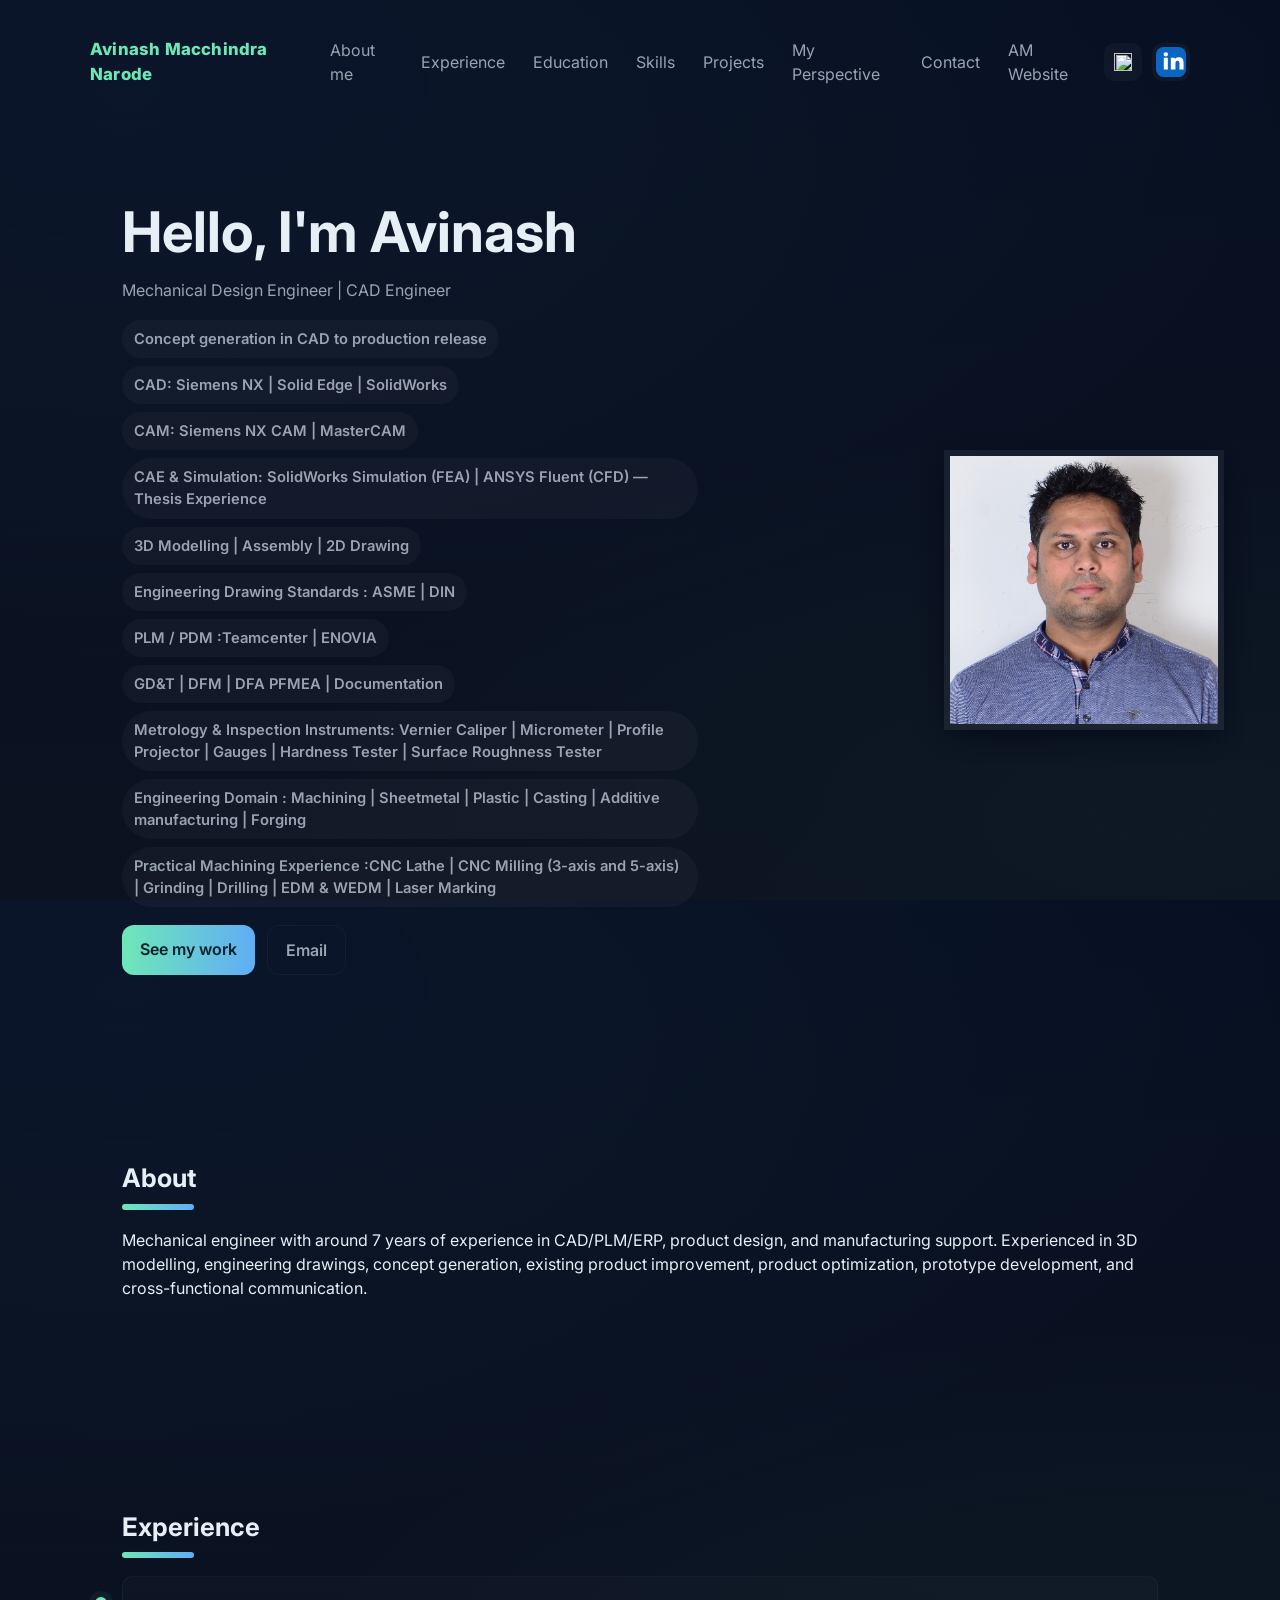
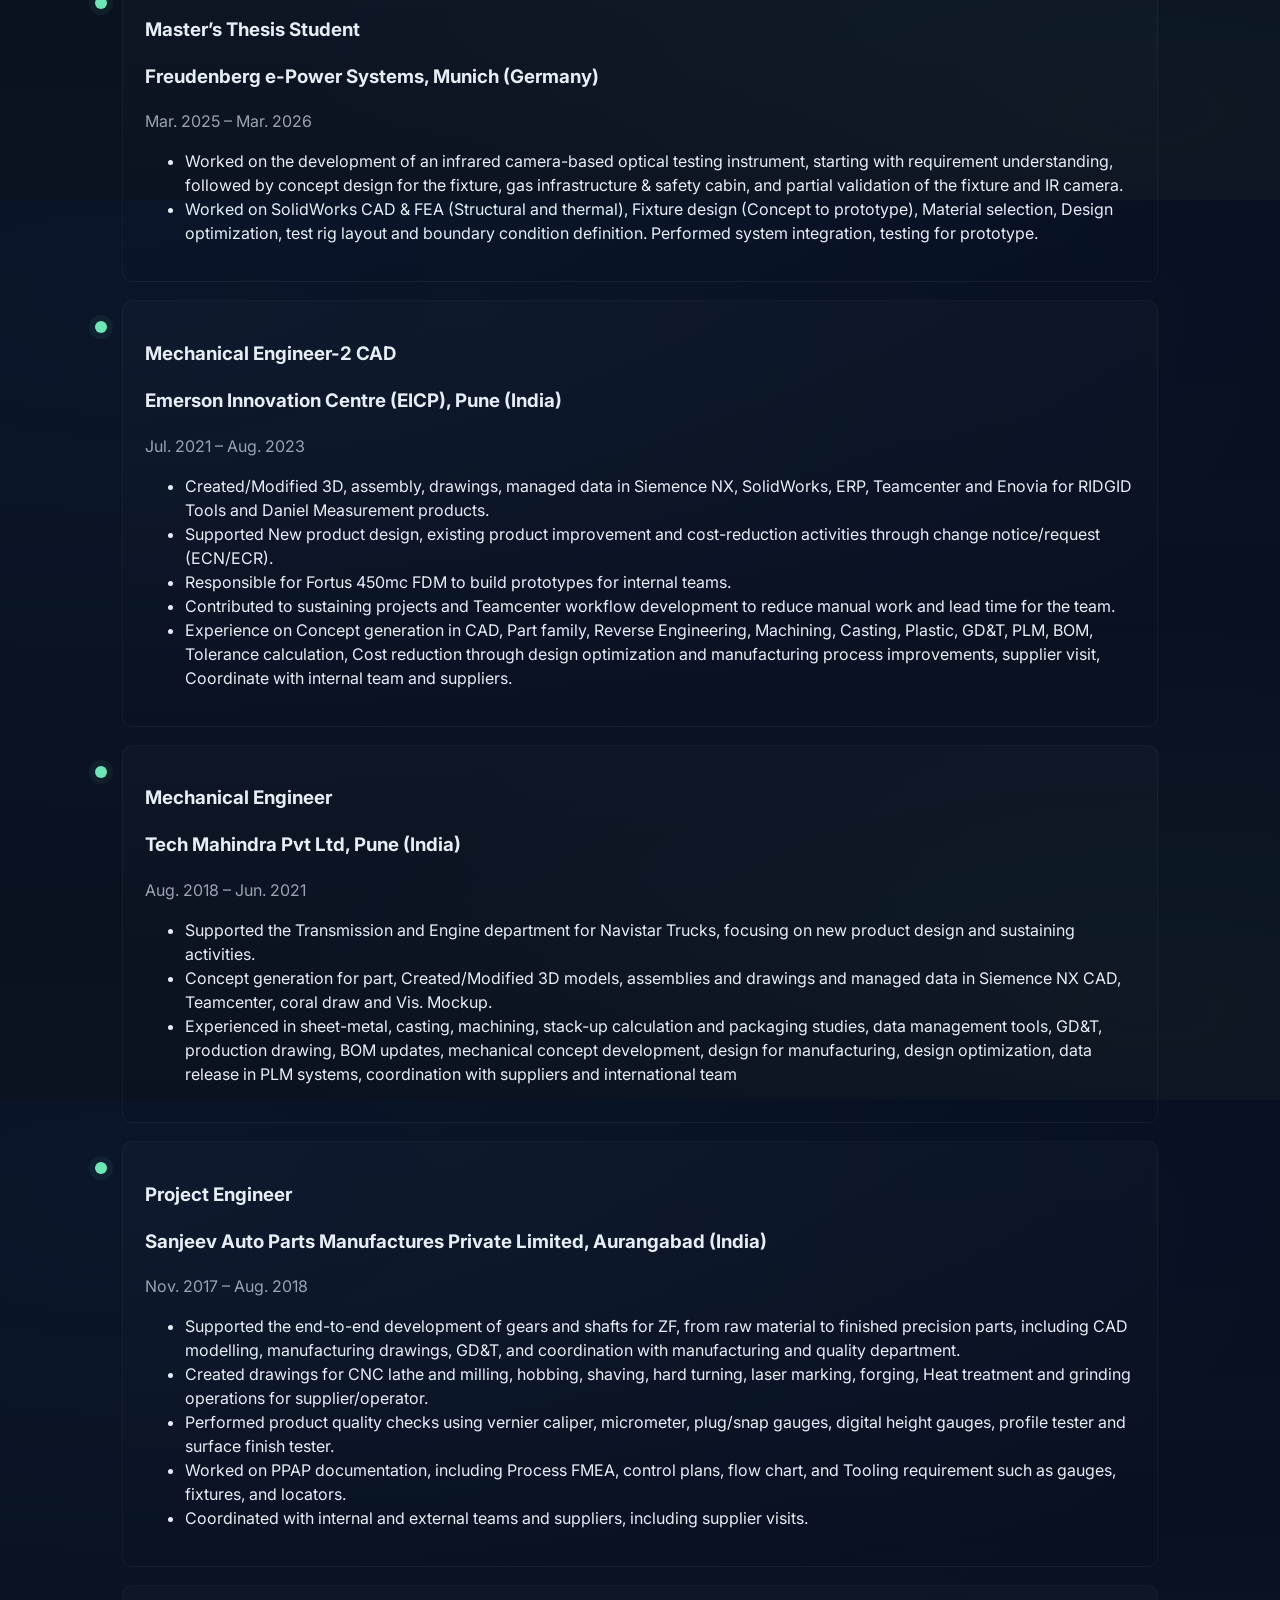
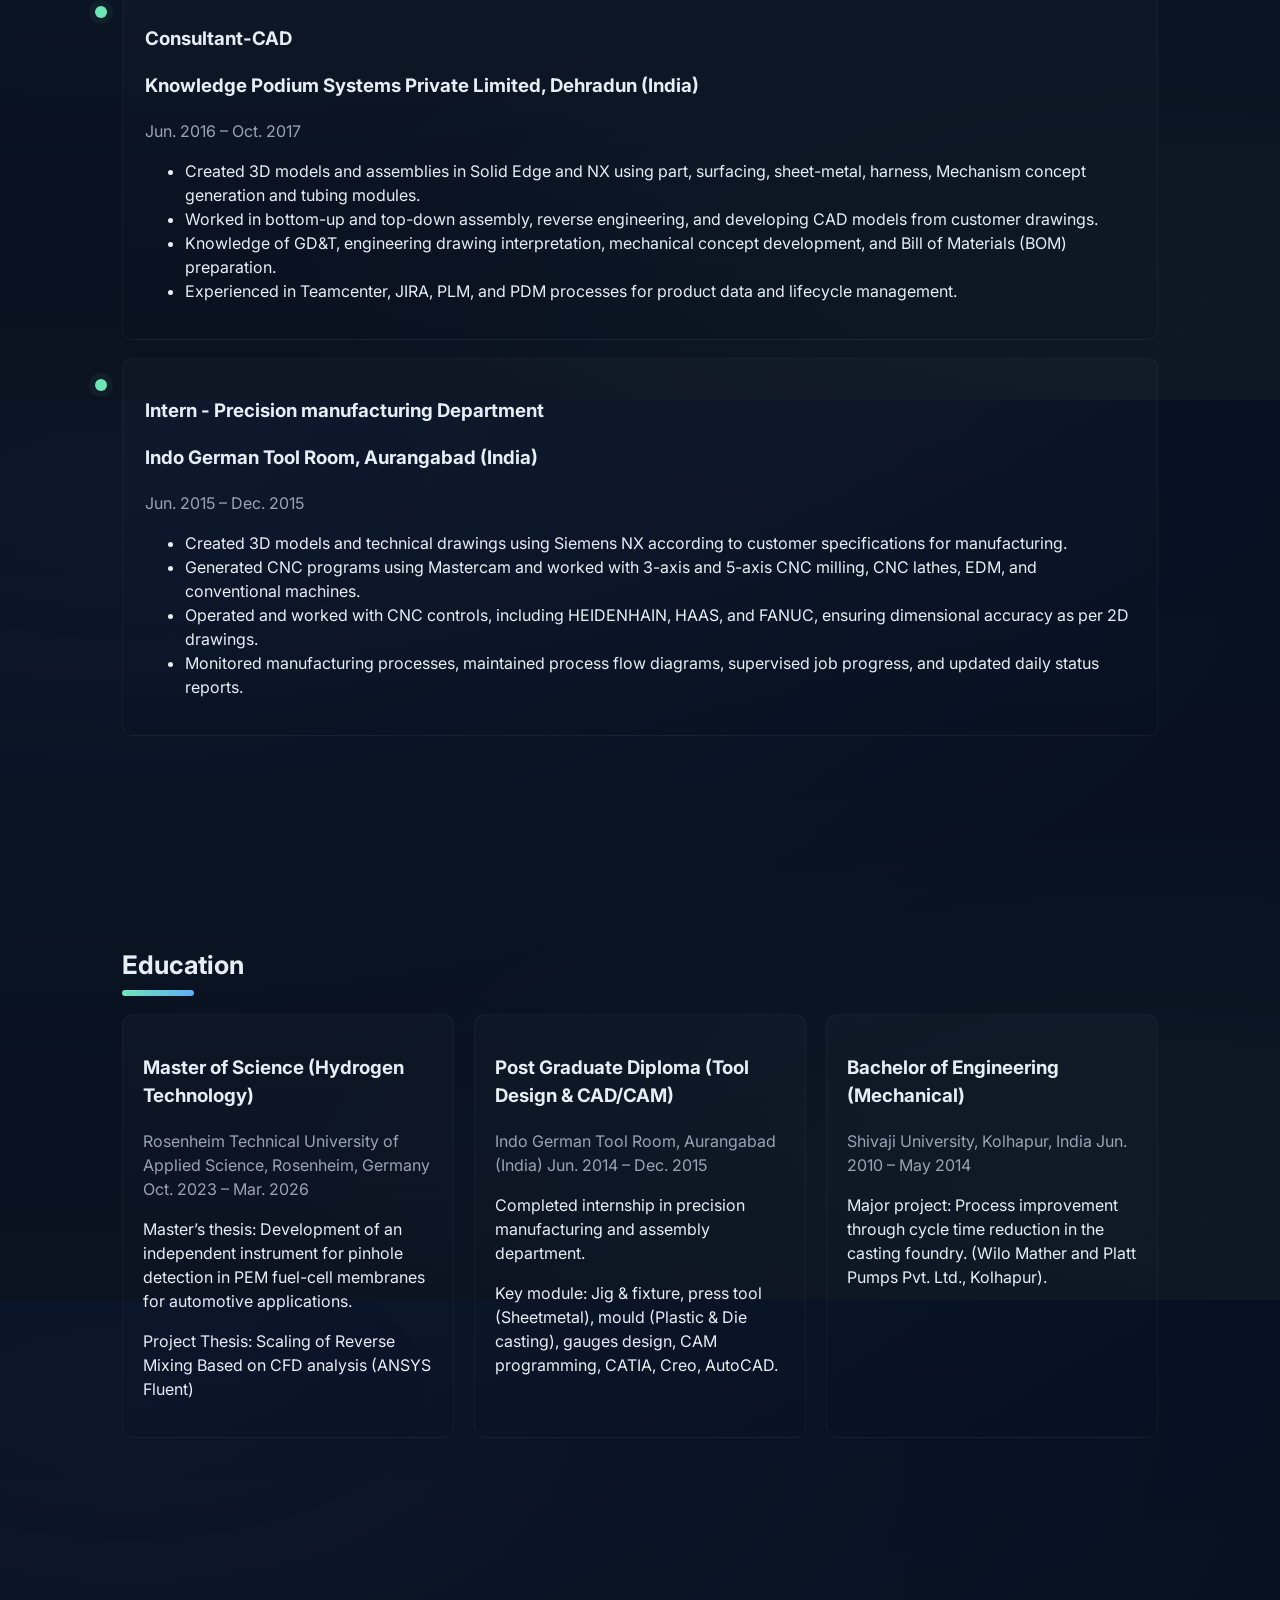
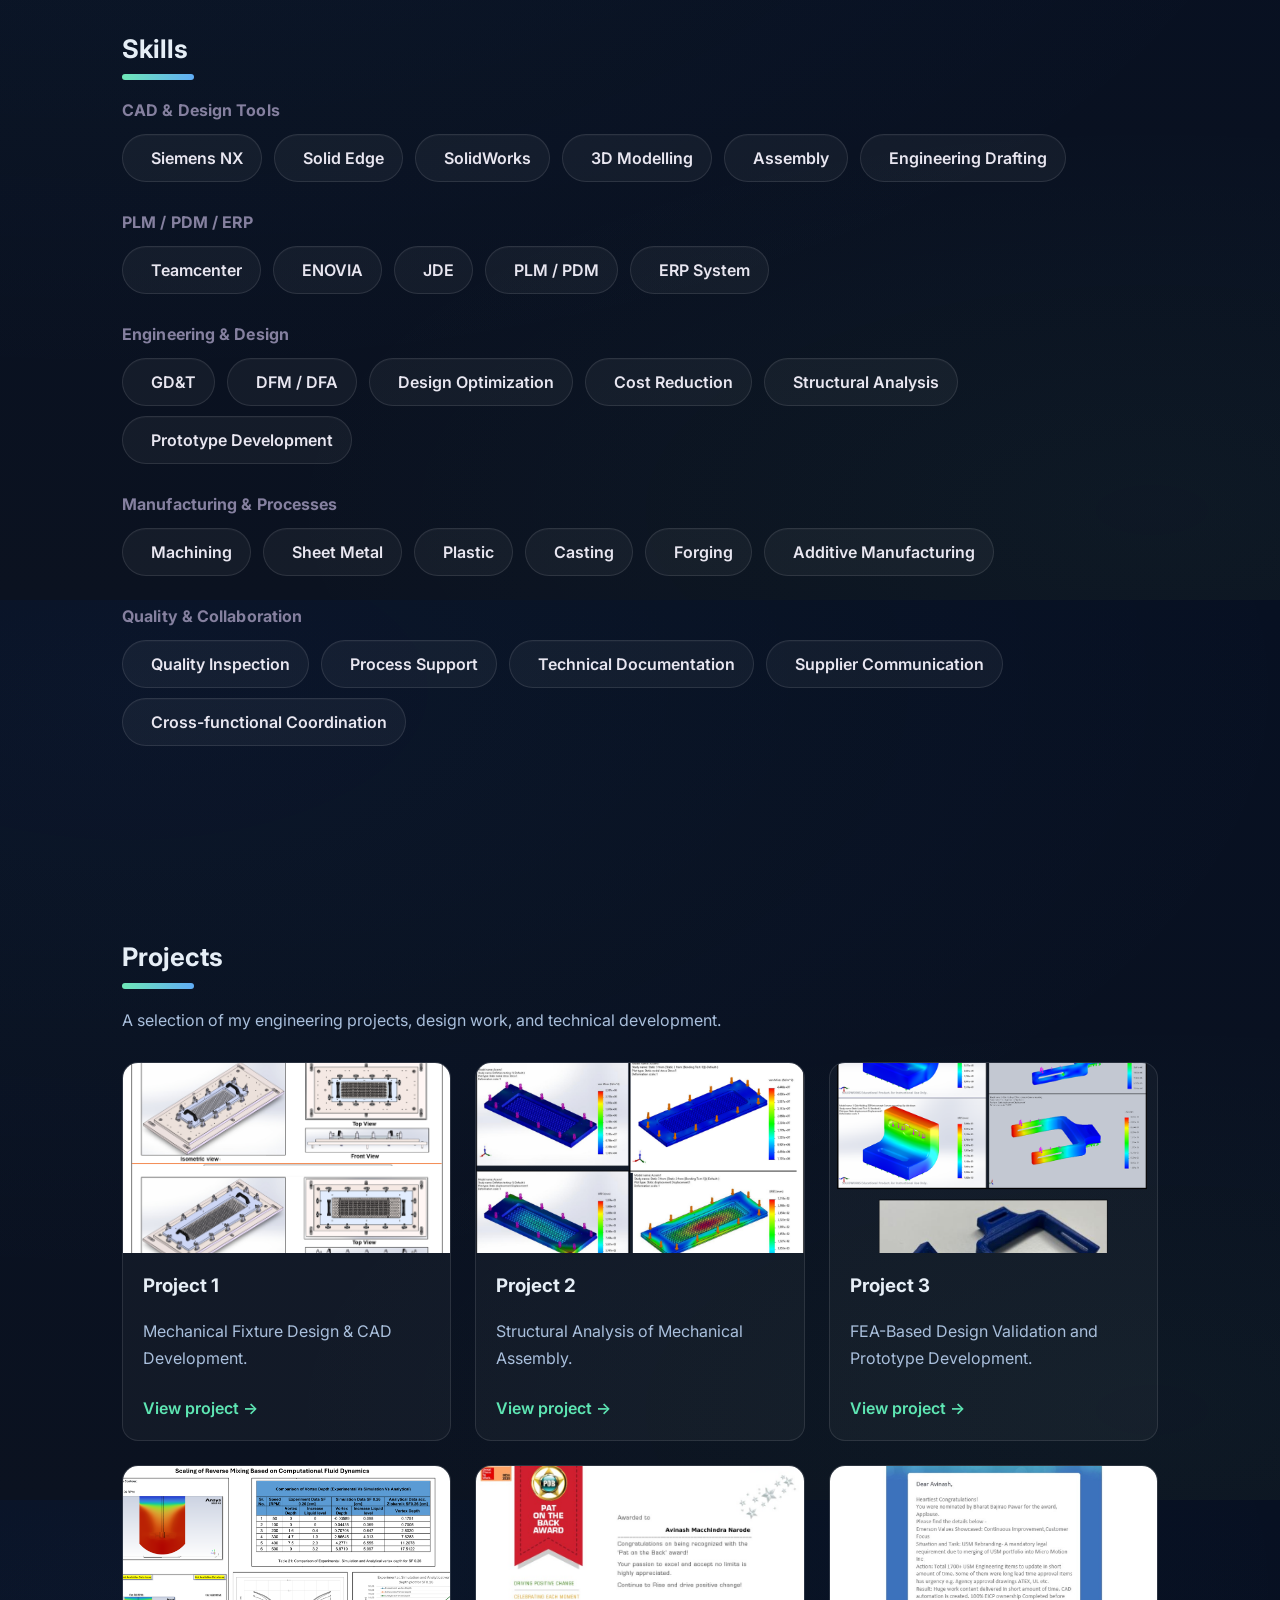
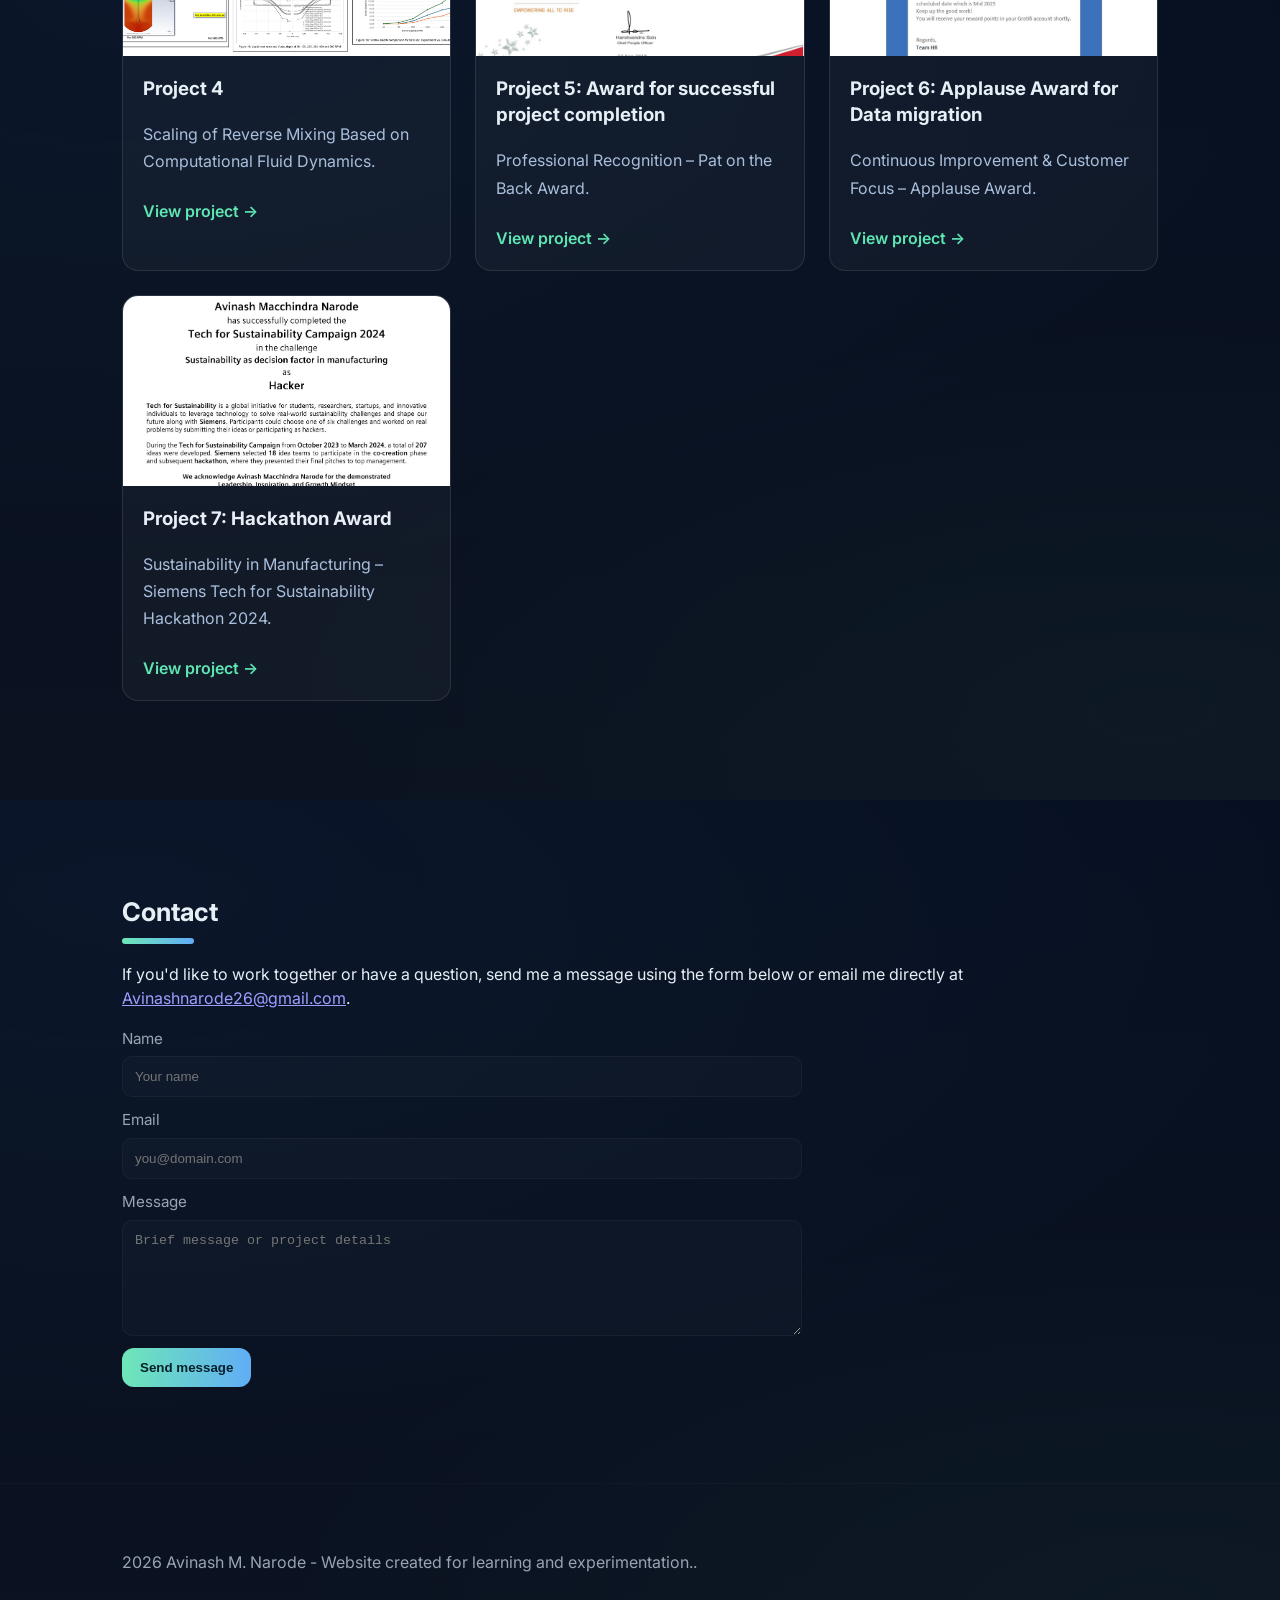
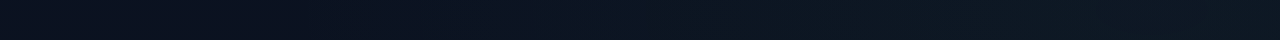
==== index.html @ 4125c667 "About me" ====
<!doctype html>
<html lang="en">
  <head>
    <meta charset="utf-8" />
    <meta name="viewport" content="width=device-width,initial-scale=1" />
    <title>Avinash M. Narode_Portfolio</title>
    <link rel="icon" type="image/png" href="AN_logo.png">
    <meta name="description" content="Avinash Narode — Mechanical Design Engineer specializing in CAD, PLM, manufacturing and product development." />
    <link rel="preconnect" href="https://fonts.googleapis.com">
    <link rel="preconnect" href="https://fonts.gstatic.com" crossorigin>
    <link href="https://fonts.googleapis.com/css2?family=Inter:wght@300;400;600;800&display=swap" rel="stylesheet">
    <link rel="stylesheet" href="styles.css">
  
<style>
/* Skills section — pill layout inspired by the provided reference */
#skills .skills-showcase {
  display: flex;
  flex-direction: column;
  gap: 28px;
  max-width: 100%;
}

#skills .skill-category {
  display: flex;
  flex-direction: column;
  gap: 12px;
}

#skills .skill-category-title {
  margin: 0;
  color: #85809f;
  font-size: 16px;
  font-weight: 700;
  letter-spacing: 0.1px;
}

#skills .skill-pills {
  display: flex;
  flex-wrap: wrap;
  gap: 10px 12px;
}

#skills .skill-pill {
  display: inline-flex;
  align-items: center;
  gap: 10px;
  min-height: 48px;
  padding: 0 18px;
  border: 1px solid rgba(255,255,255,0.10);
  border-radius: 999px;
  background: rgba(255,255,255,0.045);
  color: #e8e6f0;
  font-size: 16px;
  font-weight: 600;
  line-height: 1;
  box-shadow: inset 0 1px 0 rgba(255,255,255,0.025);
  transition: transform .2s ease, background .2s ease, border-color .2s ease;
}

#skills .skill-pill:hover {
  transform: translateY(-2px);
  background: rgba(255,255,255,0.075);
  border-color: rgba(255,255,255,0.18);
}

#skills .skill-pill img,
#skills .skill-pill svg {
  width: 20px;
  height: 20px;
  object-fit: contain;
  flex: 0 0 20px;
}

@media (max-width: 600px) {
  #skills .skill-pill {
    min-height: 44px;
    padding: 0 14px;
    font-size: 14px;
  }

  #skills .skill-pill img,
  #skills .skill-pill svg {
    width: 18px;
    height: 18px;
    flex-basis: 18px;
  }
}
</style>

  
<style>
/* Clean technology orbit around the profile photo */
.hero-card {
  position: relative;
  overflow: visible !important;
}

.hero-image-wrap {
  position: relative;
  z-index: 2;
  overflow: visible !important;
}

.hero-tech-orbit {
  position: absolute;
  inset: 0;
  pointer-events: none;
  z-index: 6;
}

.hero-tech {
  position: absolute;
  display: inline-flex;
  align-items: center;
  gap: 8px;
  height: 42px;
  padding: 0 14px;
  border: 1px solid rgba(255,255,255,.12);
  border-radius: 999px;
  background: rgba(13,14,25,.88);
  color: #e9e7f2;
  box-shadow: 0 8px 24px rgba(0,0,0,.30), inset 0 1px 0 rgba(255,255,255,.06);
  backdrop-filter: blur(14px);
  -webkit-backdrop-filter: blur(14px);
  font-size: 13px;
  font-weight: 700;
  line-height: 1;
  white-space: nowrap;
  animation: techFloat 5s ease-in-out infinite;
}

.hero-tech img,
.hero-tech-icon {
  width: 19px;
  height: 19px;
  object-fit: contain;
  flex: 0 0 19px;
}

.hero-tech-icon.oracle {
  display: grid;
  place-items: center;
  border-radius: 50%;
  background: #f80000;
  color: #fff;
  font-size: 10px;
  font-weight: 800;
}

/* Positions are intentionally spaced so badges never touch or overlap. */
.hero-tech:nth-child(1) { top: 2%; left: -8%; animation-delay: -.2s; }
.hero-tech:nth-child(2) { top: 25%; left: -14%; animation-delay: -1.1s; }
.hero-tech:nth-child(3) { top: 10%; right: -12%; animation-delay: -2s; }
.hero-tech:nth-child(4) { bottom: 15%; left: -13%; animation-delay: -2.9s; }
.hero-tech:nth-child(5) { bottom: 3%; right: -7%; animation-delay: -3.8s; }
.hero-tech:nth-child(6) { bottom: 32%; right: -14%; animation-delay: -4.7s; }

@keyframes techFloat {
  0%, 100% { transform: translateY(0); }
  50% { transform: translateY(-5px); }
}

@media (max-width: 900px) {
  .hero-tech { height: 38px; padding: 0 11px; font-size: 12px; gap: 6px; }
  .hero-tech img,
  .hero-tech-icon { width: 17px; height: 17px; flex-basis: 17px; }
}

@media (max-width: 700px) {
  .hero-tech-orbit { inset: 0; }
  .hero-tech { height: 34px; padding: 0 9px; font-size: 10px; }
  .hero-tech:nth-child(1) { top: 0; left: 0; }
  .hero-tech:nth-child(2) { top: 24%; left: -3%; }
  .hero-tech:nth-child(3) { top: 0; right: 0; }
  .hero-tech:nth-child(4) { bottom: 17%; left: -2%; }
  .hero-tech:nth-child(5) { bottom: 0; right: 0; }
  .hero-tech:nth-child(6) { bottom: 31%; right: -2%; }
}
</style>

  </head>
  <body class="site-bg">
    <header class="site-header">
      <div class="container header-inner">
        <a class="brand" href="#">Avinash Macchindra Narode</a>
        <nav class="nav" id="nav">
          <a href="#about">About me</a>
          <a href="#experience">Experience</a>
          <a href="#education">Education</a>
          <a href="#skills">Skills</a>
          <a href="#projects">Projects</a>
          <a href="perspective.html">My Perspective</a>
          <a href="#contact">Contact</a>
          <a href="#Prototype.html">AM Website</a>
        </nav>
        <div class="socials">
          <a href="https://avinashnarode26-alt.github.io/Portfolio/" aria-label="GitHub" title="GitHub" class="social-link social-link-icon">
            <img src="https://cdn.simpleicons.org/github/FFFFFF" alt="" aria-hidden="true">
            <span class="sr-only">GitHub</span>
          </a>
          <a href="https://www.linkedin.com/in/avinash-narode-591b5510a" aria-label="LinkedIn" title="LinkedIn" class="social-link social-link-icon">
            <svg viewBox="0 0 24 24" aria-hidden="true" focusable="false" role="img">
              <rect x="2" y="2" width="20" height="20" rx="5" fill="#0A66C2"></rect>
              <path d="M7.2 9.1H9.9V17H7.2V9.1Zm1.35-3.6c.84 0 1.48.62 1.48 1.4 0 .81-.64 1.43-1.5 1.43-.83 0-1.47-.62-1.47-1.43 0-.78.64-1.4 1.49-1.4ZM11.9 9.1h2.6v1.08h.04c.36-.64 1.25-1.3 2.57-1.3 2.75 0 3.26 1.72 3.26 3.96V17h-2.72v-3.78c0-.9-.02-2.06-1.25-2.06-1.25 0-1.44.98-1.44 2V17H11.9V9.1Z" fill="#fff"></path>
            </svg>
            <span class="sr-only">LinkedIn</span>
          </a>
         
          </a>
        </div>
        <button id="menuToggle" class="menu-toggle" aria-label="Toggle menu">☰</button>
      </div>
    </header>

    <main>
      <section class="hero">
        <div class="container hero-grid">
          <div class="hero-content">
            <h1>Hello, I'm Avinash </h1>
            <p class="lead">

            </p>
              <p class="hero-sub">Mechanical Design Engineer | CAD Engineer</p>
              <div class="hero-badges">
                  <span class="badge">Concept generation in CAD to production release</span>
                  <span class="badge">CAD: Siemens NX | Solid Edge | SolidWorks</span>
                  <span class="badge">CAM: Siemens NX CAM | MasterCAM</span>
                  <span class="badge">CAE & Simulation: SolidWorks Simulation (FEA) | ANSYS Fluent (CFD) — Thesis Experience</span>
                  <span class="badge">3D Modelling | Assembly | 2D Drawing</span>
                  <span class="badge">Engineering Drawing Standards : ASME | DIN</span>
                  <span class="badge">PLM / PDM :Teamcenter | ENOVIA</span>
                  <span class="badge">GD&T | DFM | DFA PFMEA | Documentation </span>
                  <span class="badge">Metrology & Inspection Instruments: Vernier Caliper | Micrometer | Profile Projector | Gauges | Hardness Tester | Surface Roughness Tester</span>
                  <span class="badge">Engineering Domain : Machining | Sheetmetal | Plastic | Casting | Additive manufacturing | Forging </span>
                  <span class="badge">Practical Machining Experience :CNC Lathe | CNC Milling (3-axis and 5-axis) | Grinding | Drilling | EDM & WEDM | Laser Marking </span>
                </div>
              <div class="hero-actions">
                <a class="btn primary" href="#projects">See my work</a>
                <a class="btn ghost" href="mailto:Avinashnarode26@gmail.com">Email</a>
              </div>
          </div>
          <div class="hero-card">
            <div class="hero-image-wrap">
              <img id="heroImageBack" src="Avinash.jpg" alt="Avinash Narode" class="hero-image hero-image-back" />
            </div> <!--
            <div class="hero-tech-orbit" aria-label="Engineering Technologies">
  <span class="hero-tech">
   
  </span>

  <span class="hero-tech">
    
  </span>

  <span class="hero-tech">
   
  </span>

  <span class="hero-tech">
   
  </span>

  <span class="hero-tech">
    
  </span>

  <span class="hero-tech">
    
  </span> -->
</div>
        </div>
      </section>

      <section id="about" class="section">
        <div class="container">
              <h2>About</h2>
                <p>
                    Mechanical engineer with around 7 years of experience in CAD/PLM/ERP, product design, and manufacturing support. Experienced in 3D modelling, engineering drawings, concept generation, existing product improvement, product optimization, prototype development, and cross-functional communication.
                  </p>
          </div>
        </section>

      <section id="experience" class="section">
  <div class="container">
    <h2>Experience</h2>
    <div class="grid">

      <article class="card">
        <h3>Master’s Thesis Student</h3>
        <h3>Freudenberg e-Power Systems, Munich (Germany)</h3>
        <p class="muted">Mar. 2025 – Mar. 2026</p>
        <ul>
          <li>Worked on the development of an infrared camera-based optical testing instrument, starting with requirement understanding, followed by concept design for the fixture, gas infrastructure & safety cabin, and partial validation of the fixture and IR camera. </li>
          <li>Worked on SolidWorks CAD & FEA (Structural and thermal), Fixture design (Concept to prototype), Material selection, Design optimization, test rig layout and boundary condition definition. Performed system integration, testing for prototype.</li>  
        </ul>
      </article>

      <article class="card">
        <h3>Mechanical Engineer-2 CAD</h3>
         <h3>Emerson Innovation Centre (EICP), Pune (India)</h3>
        <p class="muted">Jul. 2021 – Aug. 2023</p>
        <ul>
          <li>Created/Modified 3D, assembly, drawings, managed data in Siemence NX, SolidWorks, ERP, Teamcenter and Enovia for RIDGID Tools and Daniel Measurement products.</li>
          <li>Supported New product design, existing product improvement and cost-reduction activities through change notice/request (ECN/ECR).</li>
          <li>Responsible for Fortus 450mc FDM to build prototypes for internal teams.</li>
          <li>Contributed to sustaining projects and Teamcenter workflow development to reduce manual work and lead time for the team.</li>
          <li>Experience on Concept generation in CAD, Part family, Reverse Engineering, Machining, Casting, Plastic, GD&T, PLM, BOM, Tolerance calculation, Cost reduction through design optimization and manufacturing process improvements, supplier visit, Coordinate with internal team and suppliers.</li>
        </ul>
      </article>

      <article class="card">
        <h3>Mechanical Engineer</h3>
        <h3>Tech Mahindra Pvt Ltd, Pune (India)</h3>
        <p class="muted">Aug. 2018 – Jun. 2021</p>
        <ul>
          <li>Supported the Transmission and Engine department for Navistar Trucks, focusing on new product design and sustaining activities.</li>
          <li>Concept generation for part, Created/Modified 3D models, assemblies and drawings and managed data in Siemence NX CAD, Teamcenter, coral draw and Vis. Mockup.</li>
          <li>Experienced in sheet-metal, casting, machining, stack-up calculation and packaging studies, data management tools, GD&T, production drawing, BOM updates, mechanical concept development, design for manufacturing, design optimization, data release in PLM systems, coordination with suppliers and international team
          </li>
        </ul>
      </article>

      <article class="card">
        <h3>Project Engineer</h3>
        <h3>Sanjeev Auto Parts Manufactures Private Limited, Aurangabad (India)</h3>
        <p class="muted">Nov. 2017 – Aug. 2018</p>
        <ul>
          <li>Supported the end-to-end development of gears and shafts for ZF, from raw material to finished precision parts, including CAD modelling, manufacturing drawings, GD&T, and coordination with manufacturing and quality department.</li>
          <li>Created drawings for CNC lathe and milling, hobbing, shaving, hard turning, laser marking, forging, Heat treatment and grinding operations for supplier/operator.</li>
          <li>Performed product quality checks using vernier caliper, micrometer, plug/snap gauges, digital height gauges, profile tester and surface finish tester.</li>
          <li>Worked on PPAP documentation, including Process FMEA, control plans, flow chart, and Tooling requirement such as gauges, fixtures, and locators.</li>
          <li>Coordinated with internal and external teams and suppliers, including supplier visits.</li>
        </ul>
      </article>

      <article class="card">
        <h3>Consultant-CAD</h3>
        <h3>Knowledge Podium Systems Private Limited, Dehradun (India)</h3>
        <p class="muted">Jun. 2016 – Oct. 2017</p>
        <ul>
          <li>Created 3D models and assemblies in Solid Edge and NX using part, surfacing, sheet-metal, harness, Mechanism concept generation and tubing modules.</li>
          <li>Worked in bottom-up and top-down assembly, reverse engineering, and developing CAD models from customer drawings.</li>
          <li>Knowledge of GD&T, engineering drawing interpretation, mechanical concept development, and Bill of Materials (BOM) preparation.</li>
          <li>Experienced in Teamcenter, JIRA, PLM, and PDM processes for product data and lifecycle management.</li>
        </ul>
      </article>

            <article class="card">
        <h3>Intern - Precision manufacturing Department</h3>
        <h3>Indo German Tool Room, Aurangabad (India)</h3>
        <p class="muted">Jun. 2015 – Dec. 2015</p>
        <ul>
          <li>Created 3D models and technical drawings using Siemens NX according to customer specifications for manufacturing.</li>
          <li>Generated CNC programs using Mastercam and worked with 3-axis and 5-axis CNC milling, CNC lathes, EDM, and conventional machines.</li>
          <li>Operated and worked with CNC controls, including HEIDENHAIN, HAAS, and FANUC, ensuring dimensional accuracy as per 2D drawings.</li>
          <li>Monitored manufacturing processes, maintained process flow diagrams, supervised job progress, and updated daily status reports.</li>
 </ul>
      </article>


    </div>
  </div>
</section>

      <section id="education" class="section">
        <div class="container">
          <h2>Education</h2>
          <div class="grid">
            <article class="card">
              <h3>Master of Science (Hydrogen Technology)</h3>
              <p class="muted">Rosenheim Technical University of Applied Science, Rosenheim, Germany  Oct. 2023 – Mar. 2026 </p>
              <p>Master’s thesis: Development of an independent instrument for pinhole detection in PEM fuel-cell membranes for automotive applications.
              </p>
              <p>Project Thesis: Scaling of Reverse Mixing Based on CFD analysis (ANSYS Fluent)</p>
            </article>

            <article class="card">
              <h3>Post Graduate Diploma (Tool Design & CAD/CAM)</h3>
              <p class="muted">Indo German Tool Room, Aurangabad (India)  Jun. 2014 – Dec. 2015</p>
              <p>Completed internship in precision manufacturing and assembly department.</p>
              <p>Key module: Jig & fixture, press tool (Sheetmetal), mould (Plastic & Die casting), gauges design, CAM programming, CATIA, Creo, AutoCAD.</p>
            </article>

            <article class="card">
              <h3>Bachelor of Engineering (Mechanical)</h3>
              <p class="muted">Shivaji University, Kolhapur, India  Jun. 2010 – May 2014</p>
              <p>Major project: Process improvement through cycle time reduction in the casting foundry. (Wilo Mather and Platt Pumps Pvt. Ltd., Kolhapur).</p>
            </article>
          </div>
        </div>
      </section>

      <section id="skills" class="section">
  <div class="container">
    <h2>Skills</h2>

    <div class="skills-showcase" aria-label="Engineering skills and tools">

      <!-- ================= CAD & DESIGN TOOLS ================= -->
      <div class="skill-category">
        <h3 class="skill-category-title">CAD & Design Tools</h3>

        <div class="skill-pills">

          <div class="skill-pill">
            <span class="skill-icon"></span>
            <span>Siemens NX</span>
          </div>

          <div class="skill-pill">
            <span class="skill-icon"></span>
            <span>Solid Edge</span>
          </div>

          <div class="skill-pill">
            <span class="skill-icon"></span>
            <span>SolidWorks</span>
          </div>

          <div class="skill-pill">
            <span class="skill-icon"></span>
            <span>3D Modelling</span>
          </div>

          <div class="skill-pill">
            <span class="skill-icon"></span>
            <span>Assembly</span>
          </div>

          <div class="skill-pill">
            <span class="skill-icon"></span>
            <span>Engineering Drafting</span>
          </div>

        </div>
      </div>


      <!-- ================= PLM / PDM / ERP ================= -->
      <div class="skill-category">
        <h3 class="skill-category-title">PLM / PDM / ERP</h3>

        <div class="skill-pills">

          <div class="skill-pill">
            <span class="skill-icon"></span>
            <span>Teamcenter</span>
          </div>

          <div class="skill-pill">
            <span class="skill-icon"></span>
            <span>ENOVIA</span>
          </div>

          <div class="skill-pill">
            <span class="skill-icon"></span>
            <span>JDE</span>
          </div>

          <div class="skill-pill">
            <span class="skill-icon"></span>
            <span>PLM / PDM</span>
          </div>

          <div class="skill-pill">
            <span class="skill-icon"></span>
            <span>ERP System</span>
          </div>

        </div>
      </div>


      <!-- ================= ENGINEERING & DESIGN ================= -->
      <div class="skill-category">
        <h3 class="skill-category-title">Engineering & Design</h3>

        <div class="skill-pills">

          <div class="skill-pill">
            <span class="skill-icon"></span>
            <span>GD&T</span>
          </div>

          <div class="skill-pill">
            <span class="skill-icon"></span>
            <span>DFM / DFA</span>
          </div>

          <div class="skill-pill">
            <span class="skill-icon"></span>
            <span>Design Optimization</span>
          </div>

          <div class="skill-pill">
            <span class="skill-icon"></span>
            <span>Cost Reduction</span>
          </div>

          <div class="skill-pill">
            <span class="skill-icon"></span>
            <span>Structural Analysis</span>
          </div>

          <div class="skill-pill">
            <span class="skill-icon"></span>
            <span>Prototype Development</span>
          </div>

        </div>
      </div>


      <!-- ================= MANUFACTURING ================= -->
      <div class="skill-category">
        <h3 class="skill-category-title">Manufacturing & Processes</h3>

        <div class="skill-pills">

          <div class="skill-pill">
            <span class="skill-icon"></span>
            <span>Machining</span>
          </div>

          <div class="skill-pill">
            <span class="skill-icon"></span>
            <span>Sheet Metal</span>
          </div>

          <div class="skill-pill">
            <span class="skill-icon"></span>
            <span>Plastic</span>
          </div>

          <div class="skill-pill">
            <span class="skill-icon"></span>
            <span>Casting</span>
          </div>

          <div class="skill-pill">
            <span class="skill-icon"></span>
            <span>Forging</span>
          </div>

          <div class="skill-pill">
            <span class="skill-icon"></span>
            <span>Additive Manufacturing</span>
          </div>

        </div>
      </div>


      <!-- ================= QUALITY & COLLABORATION ================= -->
      <div class="skill-category">
        <h3 class="skill-category-title">Quality & Collaboration</h3>

        <div class="skill-pills">

          <div class="skill-pill">
            <span class="skill-icon"></span>
            <span>Quality Inspection</span>
          </div>

          <div class="skill-pill">
            <span class="skill-icon"></span>
            <span>Process Support</span>
          </div>

          <div class="skill-pill">
            <span class="skill-icon"></span>
            <span>Technical Documentation</span>
          </div>

          <div class="skill-pill">
            <span class="skill-icon"></span>
            <span>Supplier Communication</span>
          </div>

          <div class="skill-pill">
            <span class="skill-icon"></span>
            <span>Cross-functional Coordination</span>
          </div>

        </div>
      </div>

    </div>
  </div>
</section>


<!-- Projects Section -->
<section id="projects" class="section">
  <div class="container">
    <h2>Projects</h2>
    <p class="section-intro">
      A selection of my engineering projects, design work,
      and technical development.
    </p>

    <div class="projects-grid">

      <!-- Project 1 -->
      <article class="project-card">
        <img src="images/projects/Picture8.png" alt="Mechanical Fixture Design & CAD Development">
        <div class="project-content">
          <h3>Project 1</h3>
          <p>
            Mechanical Fixture Design & CAD Development.
          </p>
          <a href="#" class="project-link">View project →</a>
        </div>
      </article>

      <!-- Project 2 -->
      <article class="project-card">
        <img src="images/projects/Picture6.png" alt="Structural Analysis of Mechanical Assembly">
        <div class="project-content">
          <h3>Project 2</h3>
          <p>
            Structural Analysis of Mechanical Assembly.
          </p>
          <a href="#" class="project-link">View project →</a>
        </div>
      </article>

      <!-- Project 3 -->
      <article class="project-card">
        <img src="images/projects/Picture7.png" alt="FEA-Based Design Validation and Prototype Development">
        <div class="project-content">
          <h3>Project 3</h3>
          <p>
            FEA-Based Design Validation and Prototype Development.
          </p>
          <a href="#" class="project-link">View project →</a>
        </div>
      </article>

      <!-- Project 4 -->
<article class="project-card">
    <img src="images/projects/Picture9.png"
         alt="Project 4 — Engineering Design">

    <div class="project-content">
        <h3>Project 4</h3>
        <p>
            Scaling of Reverse Mixing Based on Computational Fluid Dynamics.
        </p>
        <a href="#" class="project-link">View project →</a>
    </div>
</article>

      
<!-- Project 5 -->
<article class="project-card">
    <img src="images/projects/Award1.jpg"
         alt="Project 5 — CAD Design">

    <div class="project-content">
        <h3>Project 5: Award for successful project completion</h3>
        <p>
            Professional Recognition – Pat on the Back Award.
        </p>
        <a href="#" class="project-link">View project →</a>
    </div>
</article>

<!-- Project 6 -->
<article class="project-card">
    <img src="images/projects/Award2.jpg"
         alt="Project 6 — Engineering Analysis">

    <div class="project-content">
        <h3>Project 6: Applause Award for Data migration</h3>
        <p>
            Continuous Improvement & Customer Focus – Applause Award.
        </p>
        <a href="#" class="project-link">View project →</a>
    </div>
</article>

<!-- Project 7 -->
<article class="project-card">
    <img src="images/projects/Award3.jpg"
         alt="Project 7 — Prototype Development">

    <div class="project-content">
        <h3>Project 7: Hackathon Award</h3>
        <p>
            Sustainability in Manufacturing – Siemens Tech for Sustainability Hackathon 2024.
        </p>
        <a href="#" class="project-link">View project →</a>
    </div>
</article>


    </div>
  </div>
</section>

      

      <section id="contact" class="section contact">
        <div class="container">
          <h2>Contact</h2>
          <p>If you'd like to work together or have a question, send me a message using the form below or email me directly at <a href="mailto:Avinashnarode26@gmail.com">Avinashnarode26@gmail.com</a>.</p>
          <form id="contactForm" class="contact-form" action="https://formspree.io/f/xppwvkql" method="POST">
            <div class="field">
              <label for="name">Name</label>
              <input id="name" name="name" type="text" required placeholder="Your name">
            </div>
            <div class="field">
              <label for="email">Email</label>
              <input id="email" name="email" type="email" required placeholder="you@domain.com">
            </div>
            <div class="field">
              <label for="message">Message</label>
              <textarea id="message" name="message" rows="6" required placeholder="Brief message or project details"></textarea>
            </div>
            <div class="form-actions">
              <button class="btn primary" type="submit">Send message</button>
              <div id="formStatus" class="note" aria-live="polite"></div>
            </div>
          </form>
        
        </div>
      </section>
    </main>

    <footer class="site-footer">
      <div class="container">
      <p><span id="year"></span> Avinash M. Narode - Website created for learning and experimentation..</p>
      </div>
    </footer>

    <!-- Project Image Lightbox -->
<div id="projectLightbox" class="project-lightbox" aria-hidden="true">
    <button type="button" class="lightbox-close" aria-label="Close image">&times;</button>
    <img id="lightboxImage" src="" alt="Enlarged project image">
</div>
    
   <script src="script.js"></script>
  </body>
</html>
---- styles.css ----
:root{
  --bg:#0b1220;
  --surface:#071022;
  --card:#0f1724;
  --fg:#e6eef6;
  --muted:#9aa3b2;
  --accent:#6ee7b7;
  --accent-2:#60adf6;
  --glass: rgba(255,255,255,0.04);
  --radius:14px;
  --shadow: 0 10px 30px rgba(2,6,23,0.6);
  color-scheme: dark;
}
*{box-sizing:border-box}
html,body{height:100%}
.site-bg{min-height:100vh;background:radial-gradient(1200px 600px at 10% 10%, rgba(96,173,246,0.04), transparent), radial-gradient(900px 400px at 90% 90%, rgba(110,231,183,0.03), transparent), linear-gradient(180deg,var(--surface),var(--bg));}
body{margin:0;font-family:Inter,system-ui,Segoe UI,Roboto,"Helvetica Neue",Arial;color:var(--fg);line-height:1.5;font-size:16px;-webkit-font-smoothing:antialiased}
.container{max-width:1100px;margin:0 auto;padding:32px}
.site-header{position:sticky;top:18px;z-index:60}
.header-inner{display:flex;align-items:center;justify-content:space-between;padding:12px 0;background:transparent}
.brand{font-weight:800;color:var(--accent);text-decoration:none;font-size:1.05rem}
.nav{display:flex;gap:16px;align-items:center}
.nav a{color:var(--muted);text-decoration:none;padding:8px 6px;border-radius:8px}
.socials{display:flex;gap:10px;margin-left:12px}
.social-link{color:var(--muted);text-decoration:none;border-radius:10px;border:1px solid transparent}
.social-link:hover{color:var(--fg);border-color:rgba(255,255,255,0.04)}
.social-link-icon{display:inline-flex;align-items:center;justify-content:center;width:38px;height:38px;padding:0;background:rgba(255,255,255,0.03)}
.social-link-icon img{width:18px;height:18px;display:block;object-fit:contain}
.social-link-icon:hover{transform:translateY(-1px);background:rgba(255,255,255,0.06)}

/* Image switcher */
.hero-image-wrap{position:relative}
#heroImage{transition:opacity .4s ease,transform .4s ease}
.image-switch{display:flex;gap:8px;margin-top:12px;justify-content:center}
.image-switch .img-option{background:transparent;border:1px solid transparent;padding:4px;border-radius:8px;cursor:pointer}
.image-switch .img-option img{width:56px;height:56px;object-fit:cover;border-radius:6px;display:block}
.image-switch .img-option[aria-pressed="true"]{outline:2px solid rgba(110,231,183,0.18);box-shadow:0 8px 20px rgba(2,6,23,0.45)}
.image-switch .img-option:focus{outline:2px solid rgba(96,173,246,0.18)}

.menu-toggle{display:none;background:none;border:0;color:var(--muted);font-size:22px}

.hero{padding:84px 0 56px}
.hero-grid{display:grid;grid-template-columns:1fr 420px;gap:40px;align-items:center}
.hero-content h1{font-size:clamp(36px,6vw,56px);margin:0 0 12px;line-height:1.02}
.lead{color:var(--muted);max-width:62ch;font-size:1.0625rem}
.hero-sub{color:var(--muted);margin-top:8px}
.hero-badges{display:flex;gap:8px;margin-top:18px;flex-wrap:wrap}
.badge{background:rgba(255,255,255,0.03);padding:8px 12px;border-radius:999px;color:var(--muted);font-weight:600;font-size:.92rem}
.hero-actions{margin-top:18px;display:flex;gap:12px}
.btn{display:inline-block;padding:12px 18px;border-radius:12px;background:transparent;color:var(--fg);text-decoration:none;border:1px solid rgba(255,255,255,0.06);font-weight:600}
.btn.primary{background:linear-gradient(90deg,var(--accent),var(--accent-2));color:#06202a;border:0}
.btn.ghost{background:transparent;border:1px solid rgba(255,255,255,0.04);color:var(--muted)}

.hero-card{display:flex;align-items:center;justify-content:center}
.card-shape{width:300px;height:300px;border-radius:24px;background:linear-gradient(135deg,rgba(110,231,183,0.12),rgba(96,173,246,0.08));box-shadow:var(--shadow);border:1px solid rgba(255,255,255,0.02)}
.hero-image-wrap{position:relative;width:340px;height:340px;margin-left:-28px}
.hero-image{width:340px;height:340px;border-radius:50%;object-fit:cover;object-position:20% 50%;border:6px solid rgba(255,255,255,0.06);box-shadow:var(--shadow);display:block}
.hero-image-back{position:absolute;left:0;top:0;transform:translate(-24px,12px) scale(0.96);z-index:1;filter:brightness(0.96);border-radius:50%}
.hero-image-front{position:relative;z-index:2}

.section{padding:64px 0}
.section h2{margin:0 0 18px;font-size:1.6rem}
.grid{display:grid;grid-template-columns:repeat(3,1fr);gap:20px}
.card{background:linear-gradient(180deg,rgba(255,255,255,0.02),rgba(0,0,0,0.02));padding:20px;border-radius:12px;border:1px solid var(--glass)}
.link{color:var(--accent);text-decoration:none;font-weight:600}

.community-card{margin-top:18px;display:flex;align-items:center;justify-content:space-between;gap:18px;padding:20px 22px;border-radius:16px;background:linear-gradient(135deg,rgba(225,48,108,0.10),rgba(96,173,246,0.08));border:1px solid rgba(255,255,255,0.08);box-shadow:0 18px 36px rgba(2,6,23,0.28)}
.community-kicker{margin:0 0 6px;color:var(--accent);font-size:.88rem;font-weight:700;letter-spacing:.08em;text-transform:uppercase}
.community-card h3{margin:0 0 8px;font-size:1.25rem}
.community-card .muted{margin:0;max-width:60ch}
.community-link{white-space:nowrap}

.skills-grid{display:grid;grid-template-columns:repeat(auto-fit,minmax(96px,1fr));gap:14px;align-items:stretch}
.skill-item{display:flex;flex-direction:column;align-items:center;justify-content:center;gap:10px;min-height:108px;padding:16px 12px;border-radius:18px;background:rgba(255,255,255,0.03);border:1px solid rgba(255,255,255,0.05);box-shadow:0 10px 24px rgba(2,6,23,0.22);transition:transform .25s ease,border-color .25s ease,background .25s ease}
.skill-item:hover{transform:translateY(-4px);background:rgba(255,255,255,0.05);border-color:rgba(255,255,255,0.12)}
.skill-item img{width:42px;height:42px;object-fit:contain;display:block;filter:drop-shadow(0 6px 14px rgba(2,6,23,0.35))}
.skill-item svg{width:42px;height:42px;display:block;filter:drop-shadow(0 6px 14px rgba(2,6,23,0.35))}
.sr-only{position:absolute;width:1px;height:1px;padding:0;margin:-1px;overflow:hidden;clip:rect(0,0,0,0);white-space:nowrap;border:0}

.site-footer{border-top:1px solid rgba(255,255,255,0.02);padding:18px 0;color:var(--muted)}
.muted{color:var(--muted)}

@media(max-width:900px){
  .hero-grid{grid-template-columns:1fr}
  .grid{grid-template-columns:1fr}
  .menu-toggle{display:block}
  .nav{position:fixed;right:16px;top:60px;background:#071026;padding:12px;border-radius:10px;flex-direction:column;display:none}
  .nav.show{display:flex}
  .hero-image{width:200px;height:200px;margin:0 auto}
}

/* Enhanced visuals */
.section h2{position:relative;padding-bottom:12px}
.section h2::after{content:"";position:absolute;left:0;bottom:0;height:6px;width:72px;border-radius:6px;background:linear-gradient(90deg,var(--accent),#60adf6)}

.card{background:linear-gradient(180deg,rgba(255,255,255,0.02),rgba(0,0,0,0.02));transition:transform .28s cubic-bezier(.2,.9,.2,1),box-shadow .28s;}
.card:hover{transform:translateY(-10px) scale(1.01);box-shadow:0 30px 60px rgba(2,6,23,0.6);}

.nav a{position:relative}
.nav a::after{content:'';position:absolute;left:0;bottom:-6px;height:3px;width:0;background:linear-gradient(90deg,var(--accent),#60adf6);transition:width .28s}
.nav a:hover::after{width:100%}

/* Hero subtle motion */
.hero-image{animation:float 6s ease-in-out infinite}
@keyframes float{0%{transform:translateY(0) rotate(-2deg)}50%{transform:translateY(-10px) rotate(2deg)}100%{transform:translateY(0) rotate(-2deg)}}

/* Reveal on scroll */
.pre-reveal{opacity:0;transform:translateY(18px);transition:opacity .7s ease,transform .7s ease}
.reveal{opacity:1;transform:none}

/* Experience timeline adjustments */
#experience .grid{display:block}
#experience .card{position:relative;padding:20px 22px;margin:18px 0;border-radius:10px}
#experience .card::before{content:'';position:absolute;left:-28px;top:20px;width:12px;height:12px;border-radius:50%;background:var(--accent);box-shadow:0 0 0 6px rgba(110,231,183,0.06)}
#experience .container{position:relative;padding-left:32px}

@media(max-width:900px){
  .container{padding:20px}
  .hero-grid{grid-template-columns:1fr}
  .hero-image-wrap{width:200px;height:200px;margin-left:0}
  .hero-image{width:200px;height:200px;object-position:50% 50%;border-radius:50%}
  .hero-image-back{transform:translate(-12px,6px) scale(0.96)}
}

/* Project thumbnail and overlay */
.project-thumb{height:180px;border-radius:10px;background:linear-gradient(135deg,rgba(96,173,246,0.08),rgba(110,231,183,0.06));display:flex;align-items:flex-end;padding:14px;color:var(--fg);position:relative;overflow:hidden}
.project-thumb-image{position:absolute;inset:0;margin:auto;width:92px;height:92px;object-fit:contain;z-index:1;filter:drop-shadow(0 12px 20px rgba(2,6,23,0.35))}
.project-thumb::after{content:'';position:absolute;inset:0;background:linear-gradient(180deg,transparent,rgba(0,0,0,0.45));opacity:1;pointer-events:none}
.project-title{position:relative;z-index:2;font-weight:700}

/* Contact form */
.contact-form{max-width:680px;margin-top:18px}
.field{display:flex;flex-direction:column;margin-bottom:12px}
.field label{font-size:.95rem;margin-bottom:6px;color:var(--muted)}
.field input,.field textarea{padding:12px;border-radius:10px;border:1px solid rgba(255,255,255,0.04);background:rgba(255,255,255,0.02);color:var(--fg);outline:none}
.field input:focus,.field textarea:focus{box-shadow:0 6px 18px rgba(96,173,246,0.06);border-color:var(--accent)}
.form-actions{display:flex;gap:12px;align-items:center}
.note{color:var(--muted);font-size:.95rem;margin-top:10px}
.site-header .socials{display:none}

.social-link[href*="instagram.com"]{color:#ff7ab6}
.social-link[href*="instagram.com"]:hover{color:#fff;border-color:rgba(255,122,182,0.35)}

@media(min-width:900px){
  .site-header .socials{display:flex}
}


/* small utilities */
.header-inner .brand{letter-spacing:0.2px}
.lead small{color:var(--muted)}

@media(max-width:900px){
  .skills-grid{grid-template-columns:repeat(auto-fit,minmax(88px,1fr))}
  .skill-item{min-height:96px}
  .skill-item img,.skill-item svg{width:38px;height:38px}
  .community-card{flex-direction:column;align-items:flex-start}
  .community-link{width:100%;text-align:center}
}

/* Stop profile photo movement and make it square */
.hero-image,
.hero-image-back,
.hero-image-front {
    animation: none !important;
    transform: none !important;
    border-radius: 0 !important;
}

/* Keep the photo stationary */
.hero-image {
    position: relative;
    width: 340px;
    height: 340px;
    object-fit: cover;
    object-position: center;
}

/* Show the new profile photo */
.hero-image-back {
    display: block !important;
    position: relative !important;
    width: 340px !important;
    height: 340px !important;
    border-radius: 0 !important;
    animation: none !important;
    transform: none !important;
    object-fit: cover;
    object-position: center;
}

/* Mobile screen */
@media (max-width: 900px) {
    .hero-image {
        width: 200px;
        height: 200px;
    }
}

/* Reduce photo size and move it right */
.hero-image-wrap {
    width: 280px !important;
    height: 280px !important;
    transform: translateX(150px);
}

.hero-image {
    width: 280px !important;
    height: 280px !important;
    animation: none !important;
    transform: none !important;
    border-radius: 0 !important;
    object-fit: cover;
}

/* Smaller photo on mobile */
@media (max-width: 900px) {
    .hero-image-wrap {
        width: 200px !important;
        height: 200px !important;
        transform: translateX(15px);
    }

    .hero-image {
        width: 200px !important;
        height: 200px !important;
    }
}


/* Projects section */
.projects-grid {
    display: grid;
    grid-template-columns: repeat(3, minmax(0, 1fr));
    gap: 24px;
    margin-top: 28px;
}

.project-card {
    overflow: hidden;
    border: 1px solid rgba(255, 255, 255, 0.10);
    border-radius: 16px;
    background: rgba(255, 255, 255, 0.035);
    transition: transform 0.2s ease, border-color 0.2s ease;
}

.project-card:hover {
    transform: translateY(-4px);
    border-color: rgba(94, 230, 179, 0.5);
}

.project-card img {
    display: block;
    width: 100%;
    height: 190px;
    object-fit: cover;
}

.project-content {
    padding: 20px;
}

.project-content h3 {
    margin-top: 0;
    line-height: 1.4;
}

.project-content p {
    color: #a9bfdc;
    line-height: 1.7;
}

.project-link {
    display: inline-block;
    margin-top: 8px;
    color: #5ee6b3;
    text-decoration: none;
    font-weight: 600;
}

.section-intro {
    max-width: 700px;
    color: #a9bfdc;
    line-height: 1.7;
}

@media (max-width: 900px) {
    .projects-grid {
        grid-template-columns: repeat(2, minmax(0, 1fr));
    }
}

@media (max-width: 600px) {
    .projects-grid {
        grid-template-columns: 1fr;
    }
}

.project-lightbox {
    display: none;
    position: fixed;
    inset: 0;
    z-index: 9999;
    background: rgba(0, 0, 0, 0.9);
    align-items: center;
    justify-content: center;
    padding: 30px;
}

.project-lightbox.active {
    display: flex;
}

.project-lightbox:not(.active) {
    display: none !important;
}
}

.project-lightbox img {
    max-width: 95vw;
    max-height: 90vh;
    width: auto;
    height: auto;
    object-fit: contain;
}

.lightbox-close {
    position: absolute;
    top: 15px;
    right: 25px;
    font-size: 38px;
    color: white;
    background: transparent;
    border: none;
    cursor: pointer;
}
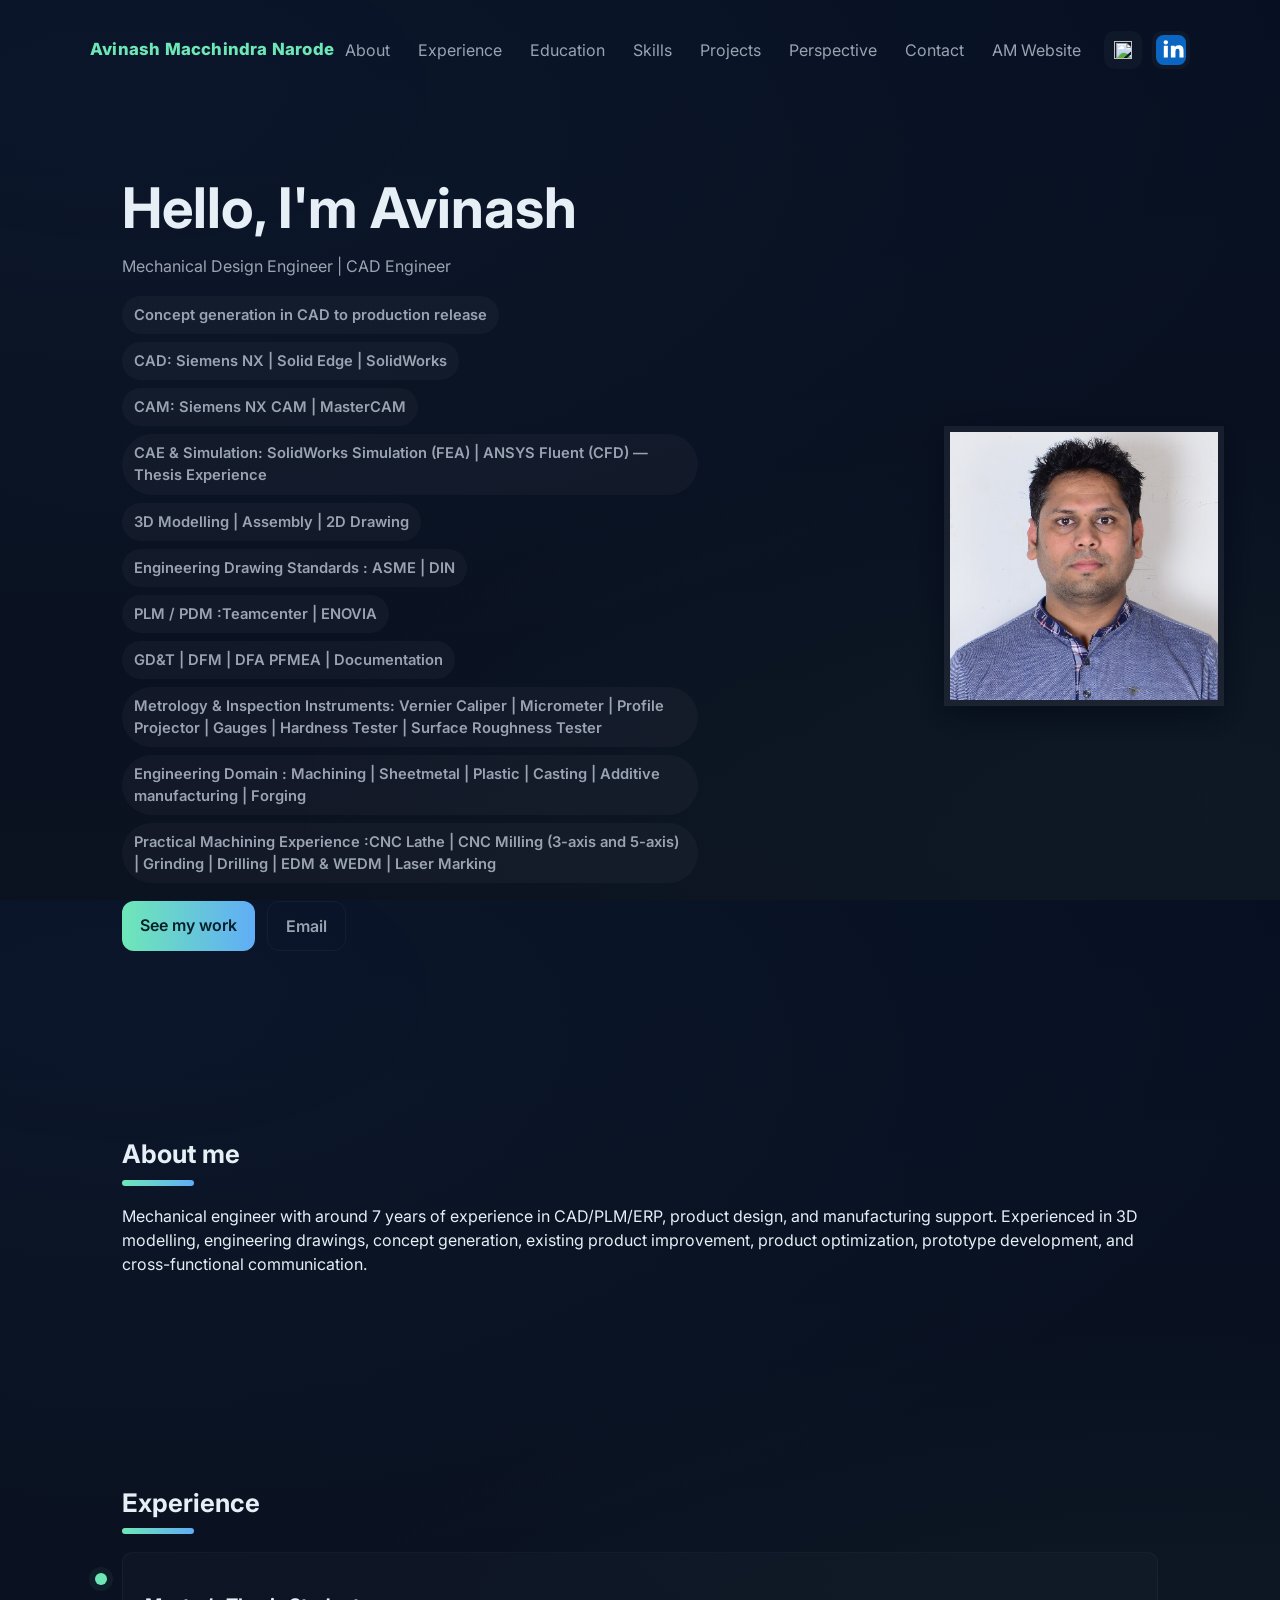
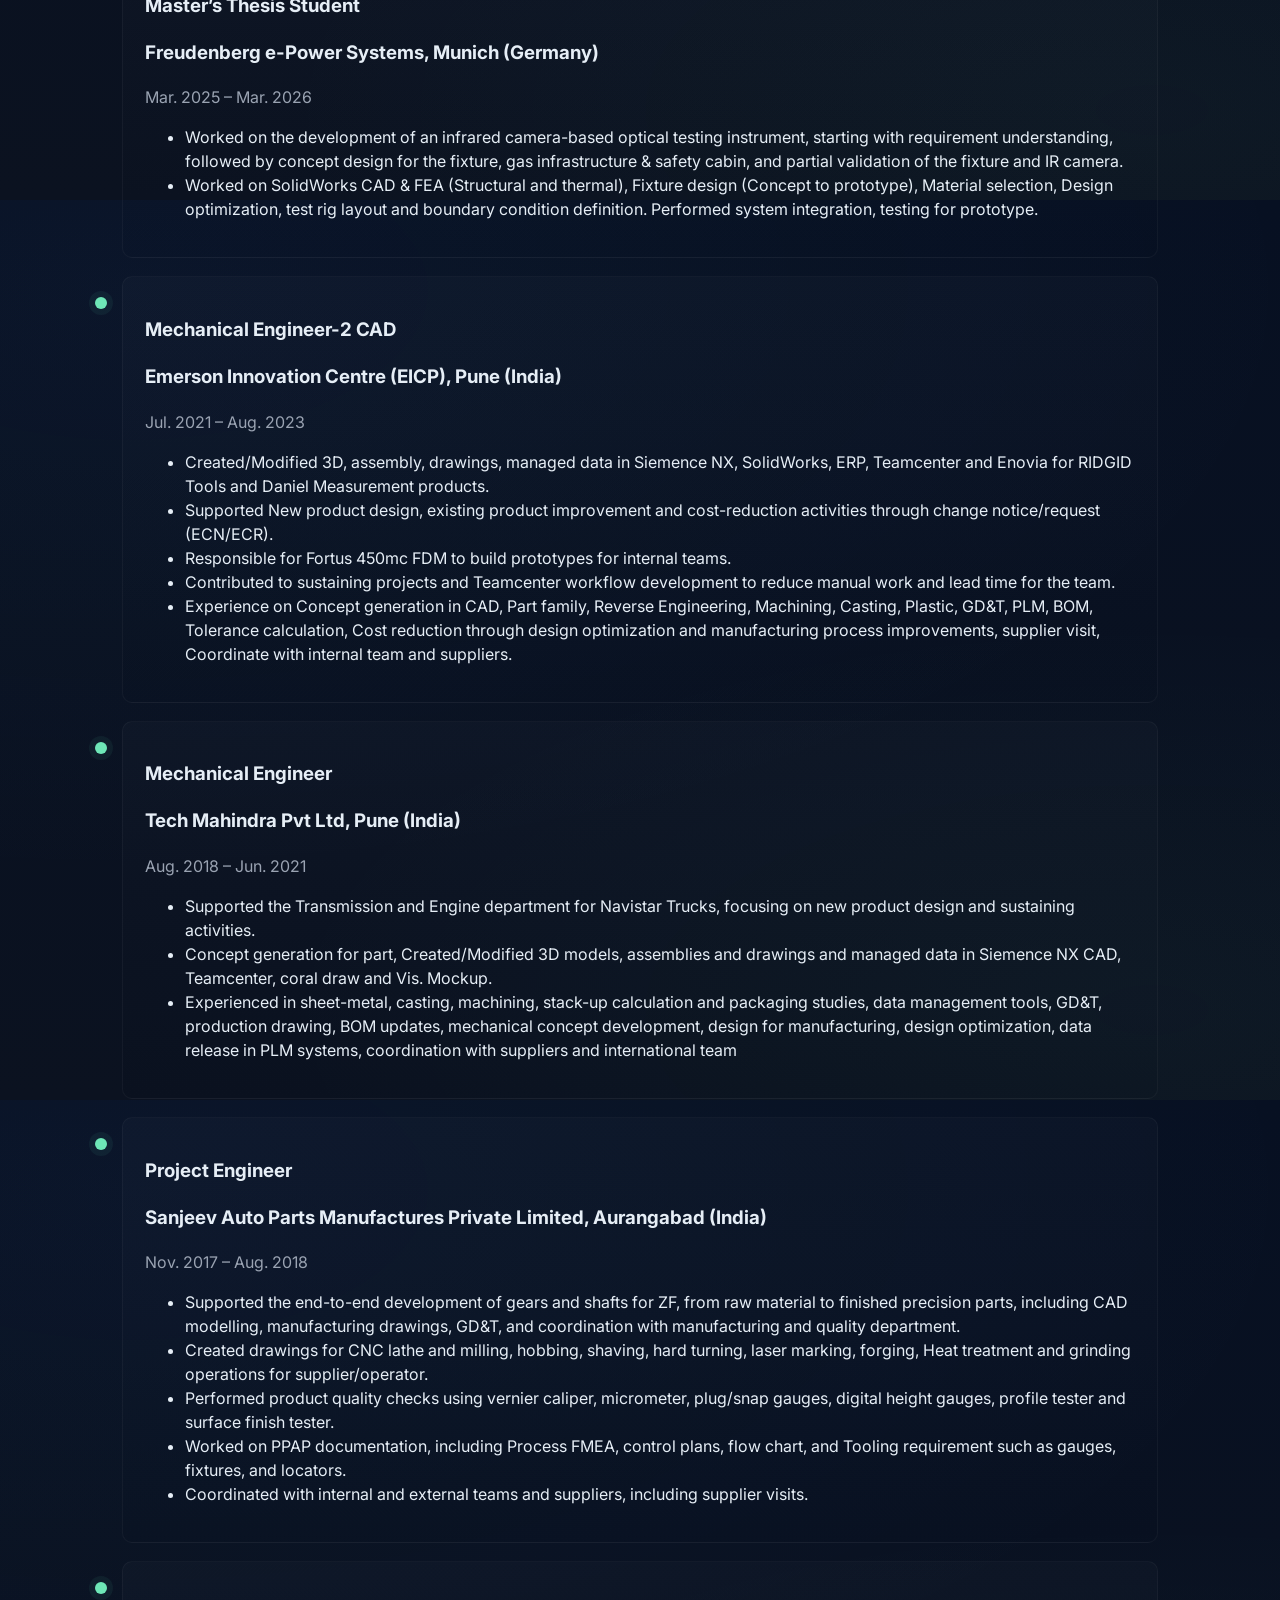
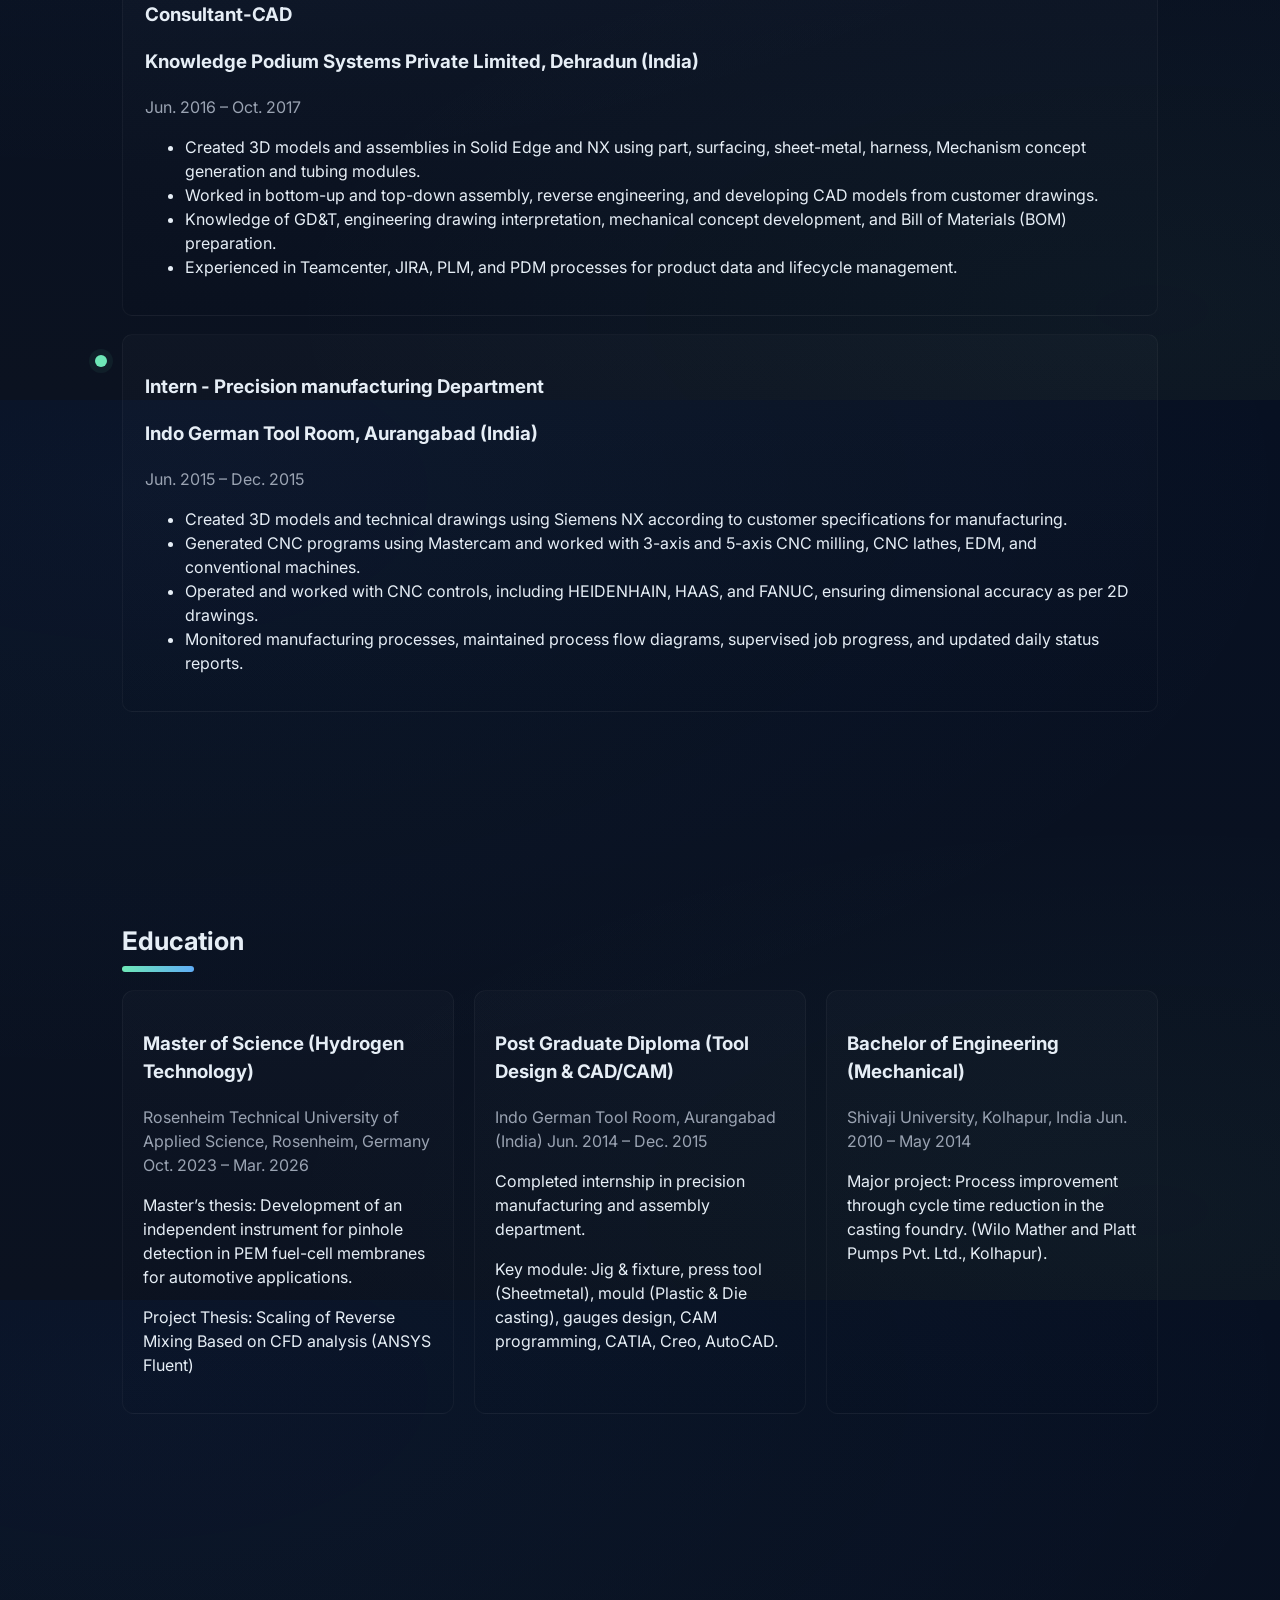
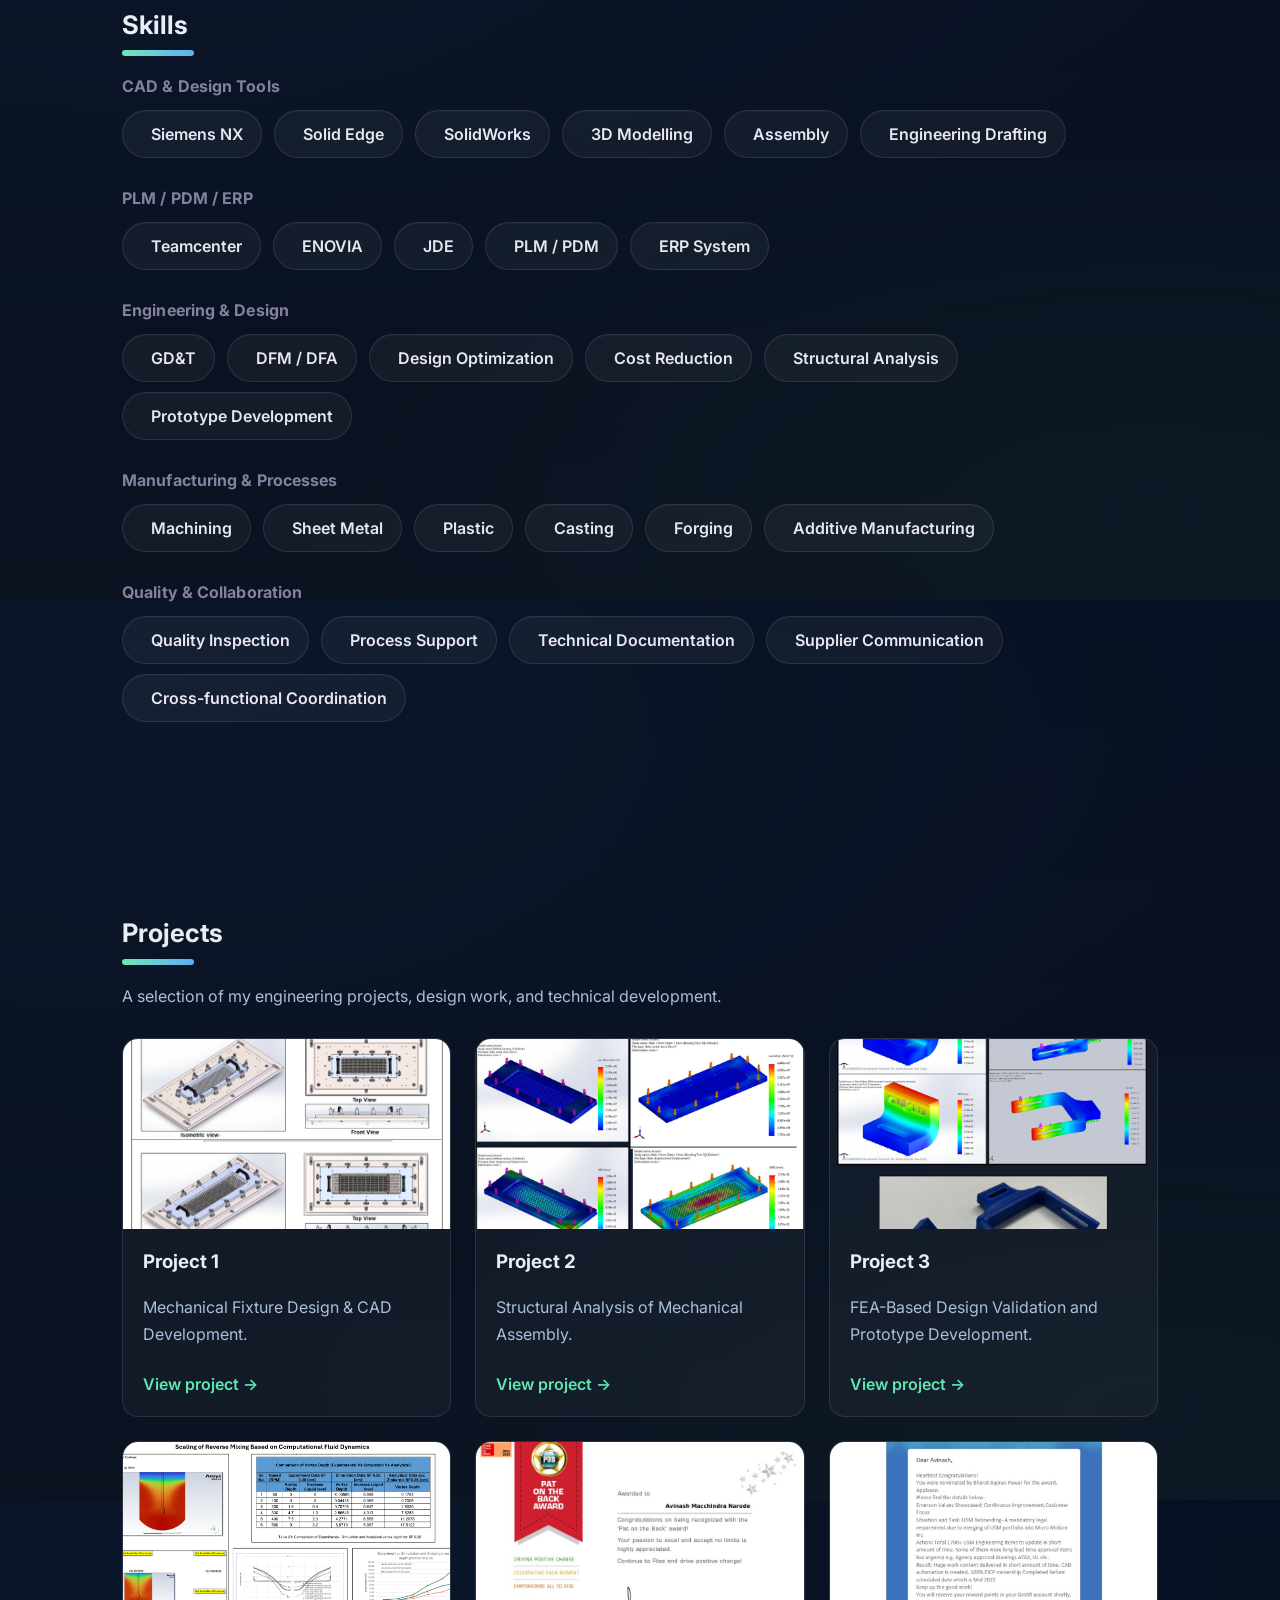
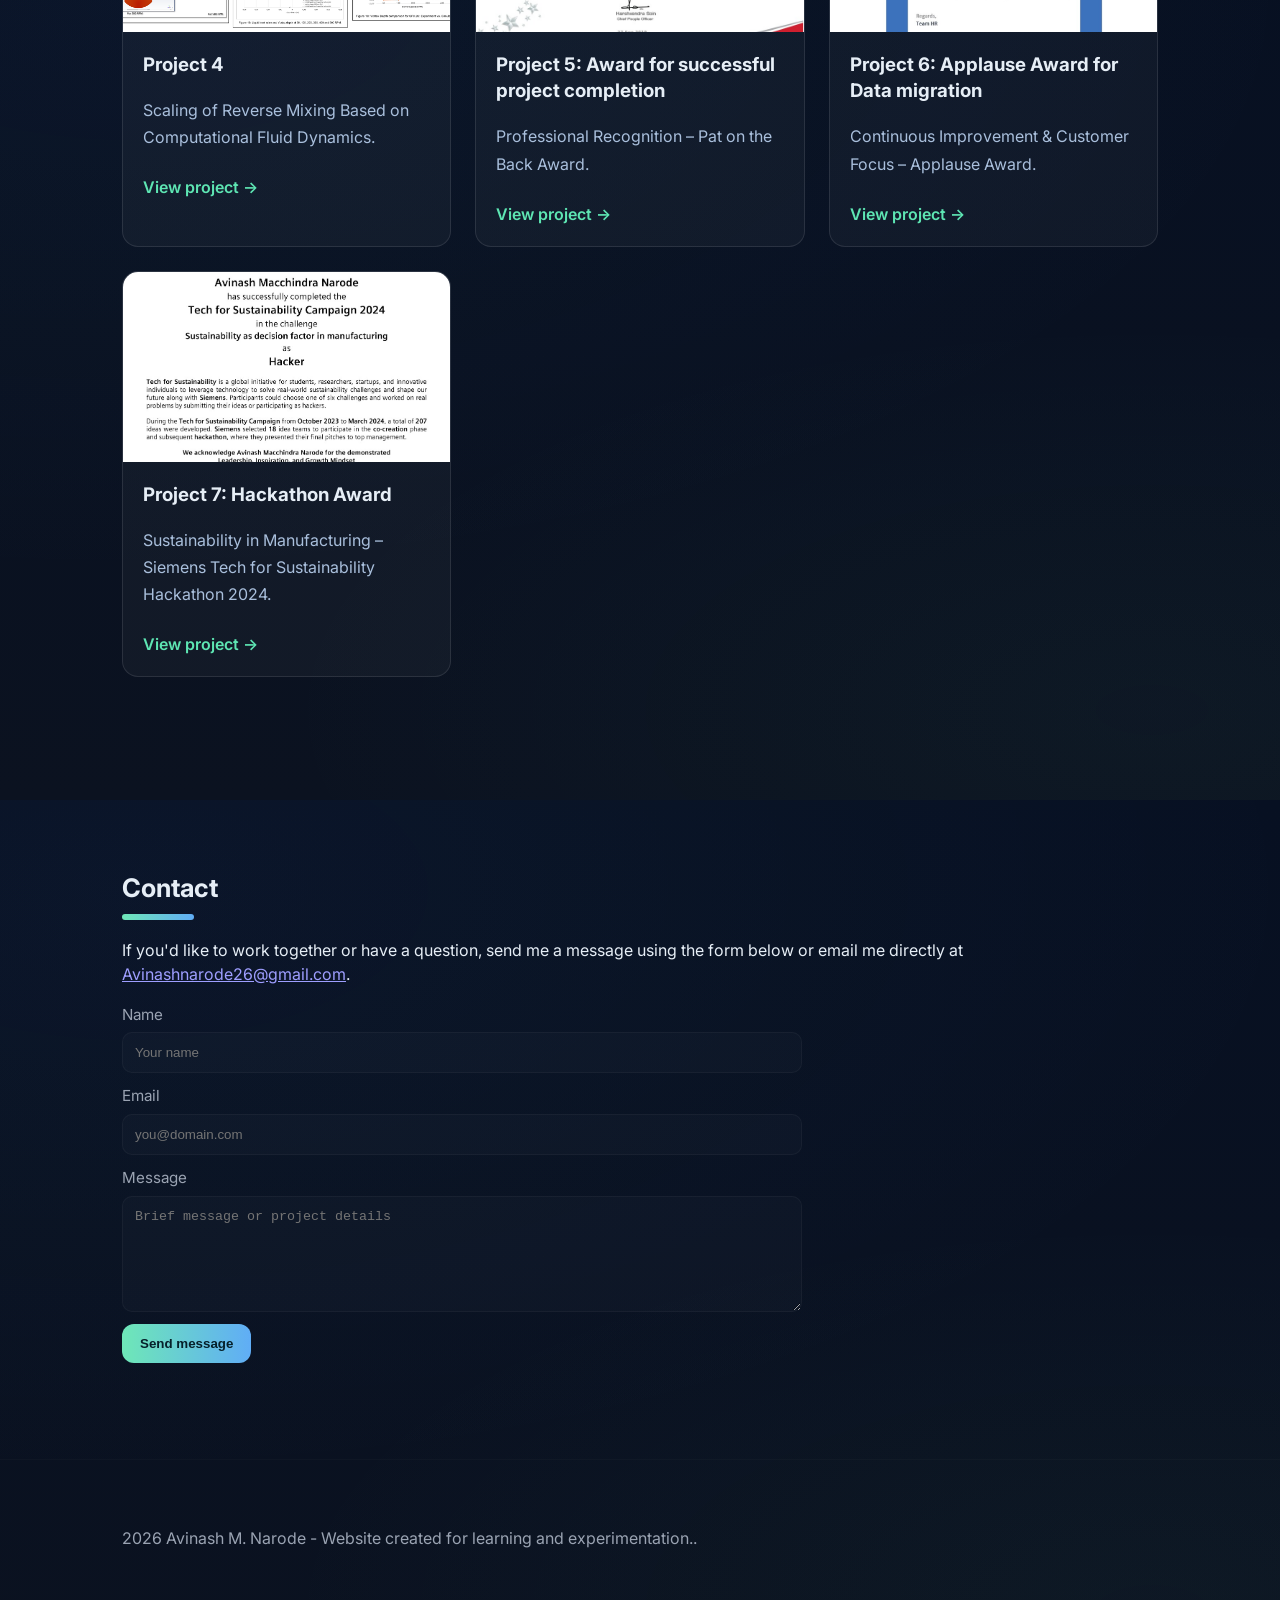
==== commit ea2b0ea3: "about me" ====
--- a/index.html
+++ b/index.html
@@ -184,12 +184,12 @@
       <div class="container header-inner">
         <a class="brand" href="#">Avinash Macchindra Narode</a>
         <nav class="nav" id="nav">
-          <a href="#about">About me</a>
+          <a href="#about">About</a>
           <a href="#experience">Experience</a>
           <a href="#education">Education</a>
           <a href="#skills">Skills</a>
           <a href="#projects">Projects</a>
-          <a href="perspective.html">My Perspective</a>
+          <a href="perspective.html">Perspective</a>
           <a href="#contact">Contact</a>
           <a href="#Prototype.html">AM Website</a>
         </nav>
@@ -273,7 +273,7 @@
 
       <section id="about" class="section">
         <div class="container">
-              <h2>About</h2>
+              <h2>About me</h2>
                 <p>
                     Mechanical engineer with around 7 years of experience in CAD/PLM/ERP, product design, and manufacturing support. Experienced in 3D modelling, engineering drawings, concept generation, existing product improvement, product optimization, prototype development, and cross-functional communication.
                   </p>
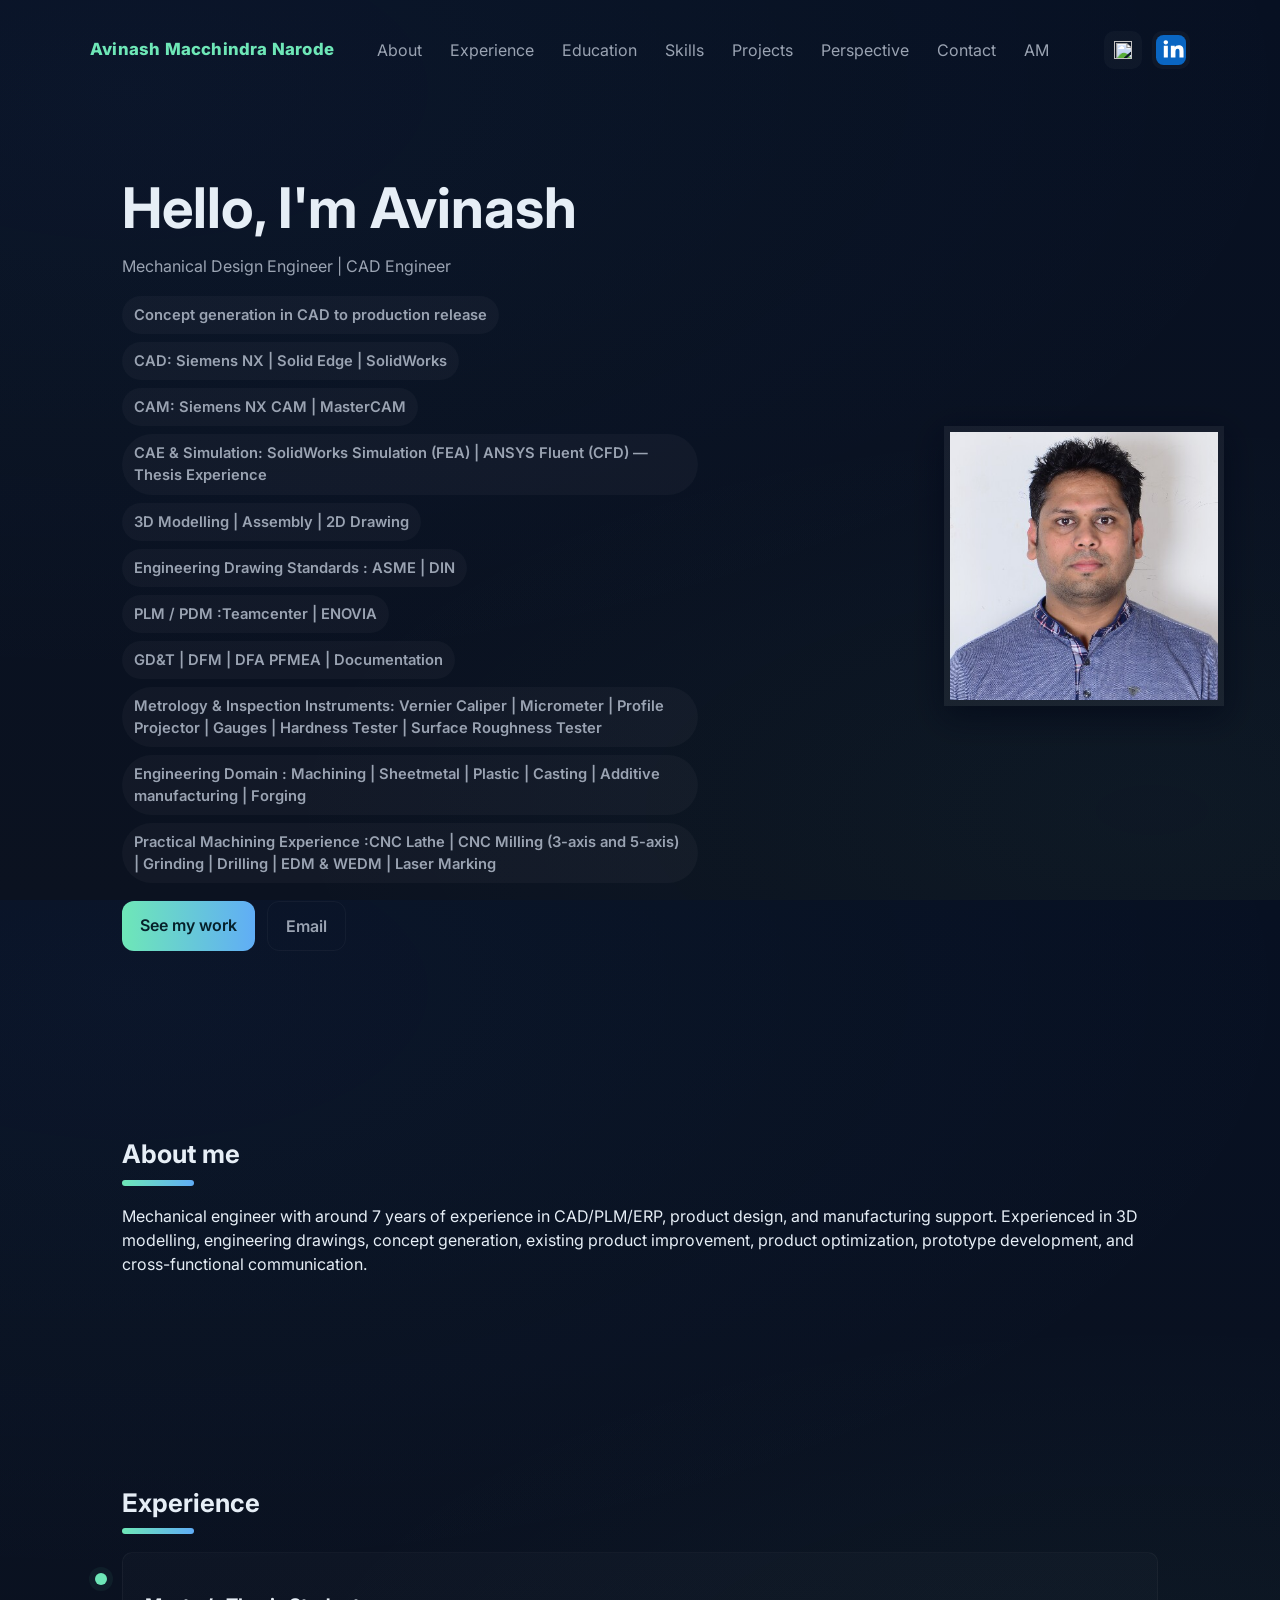
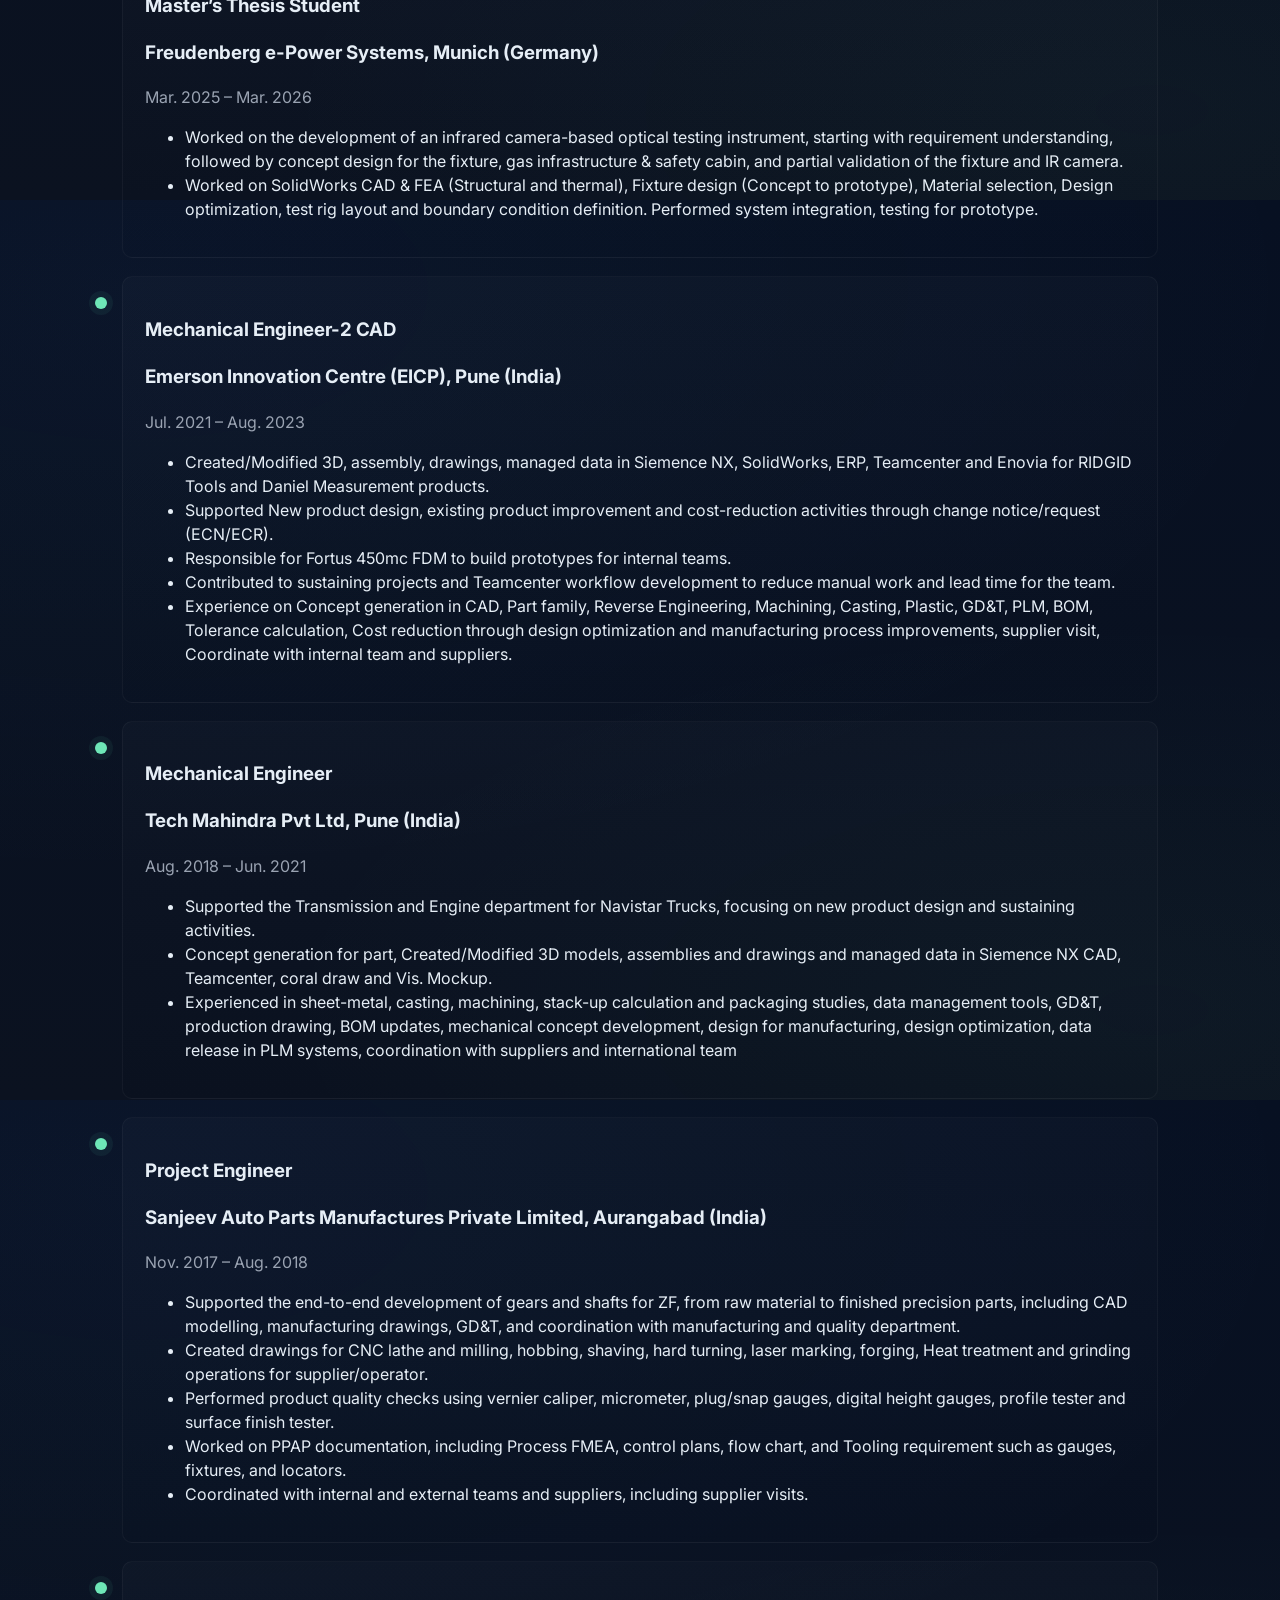
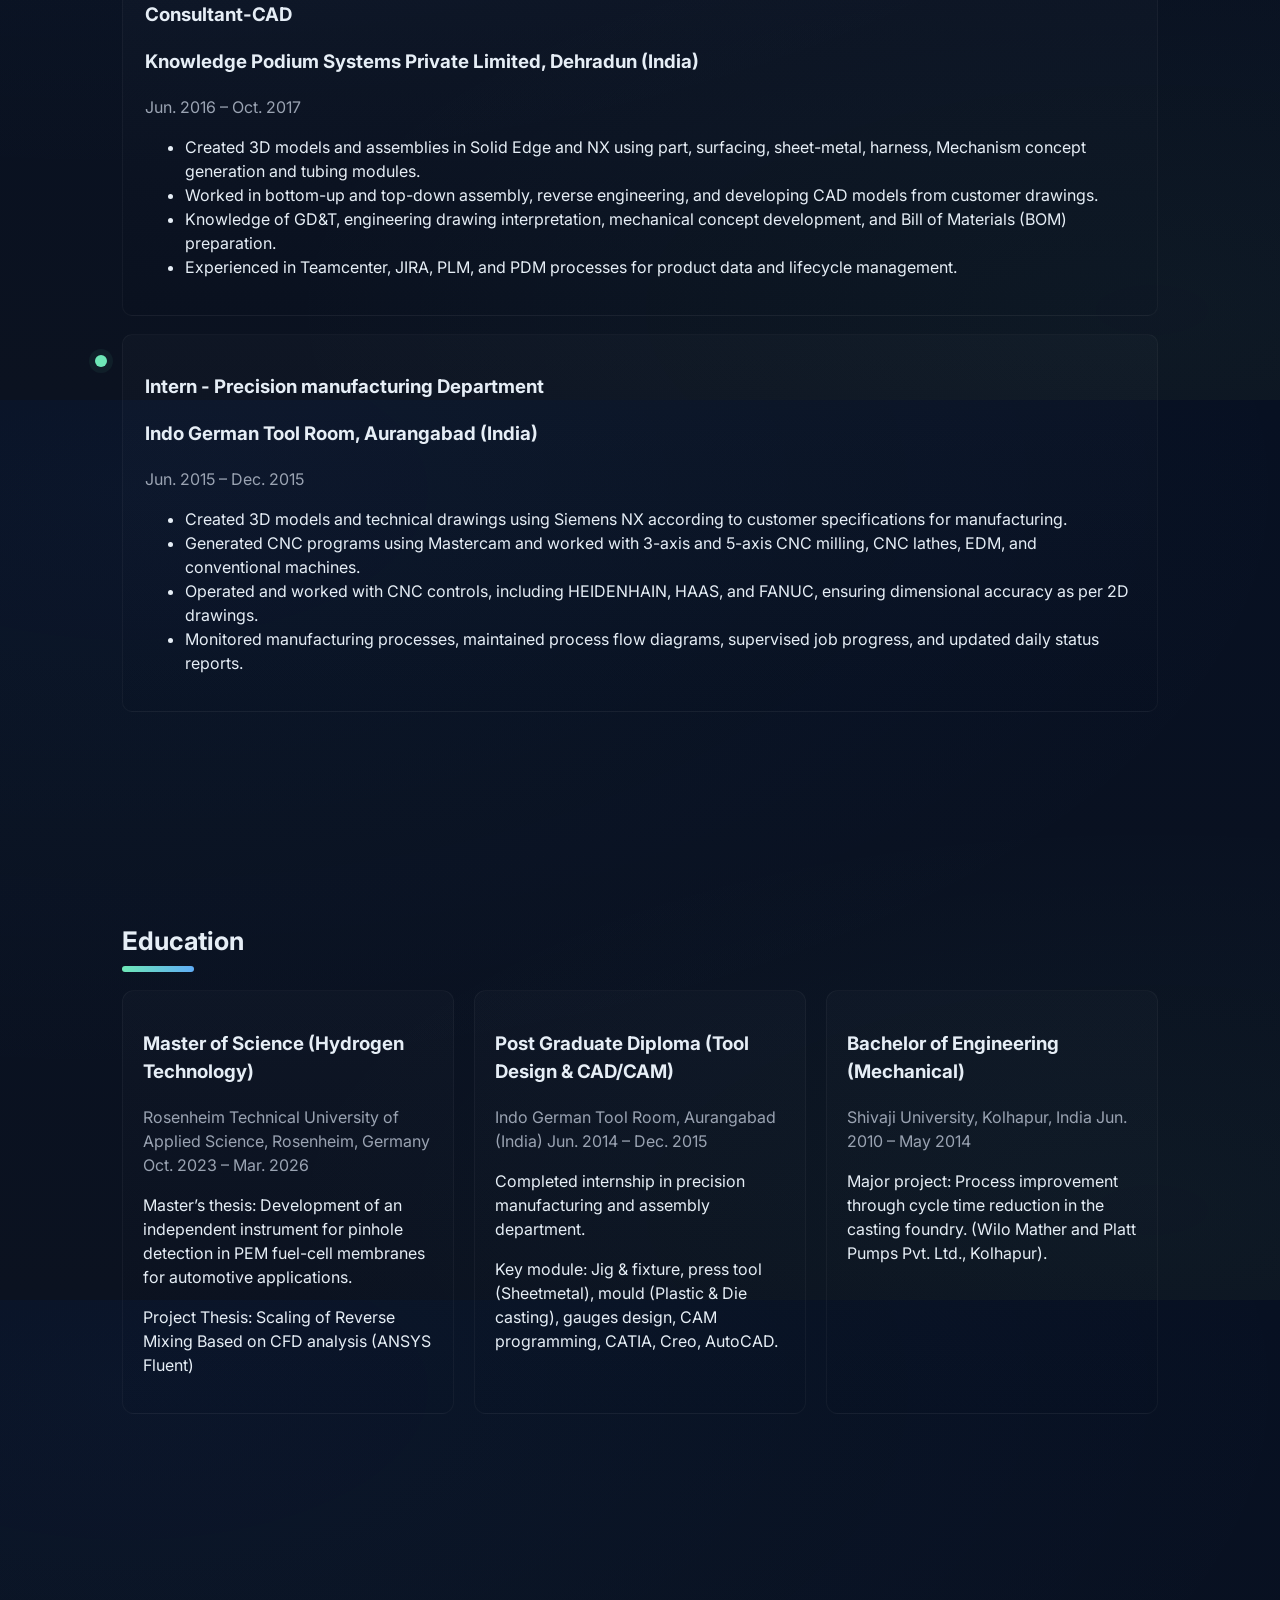
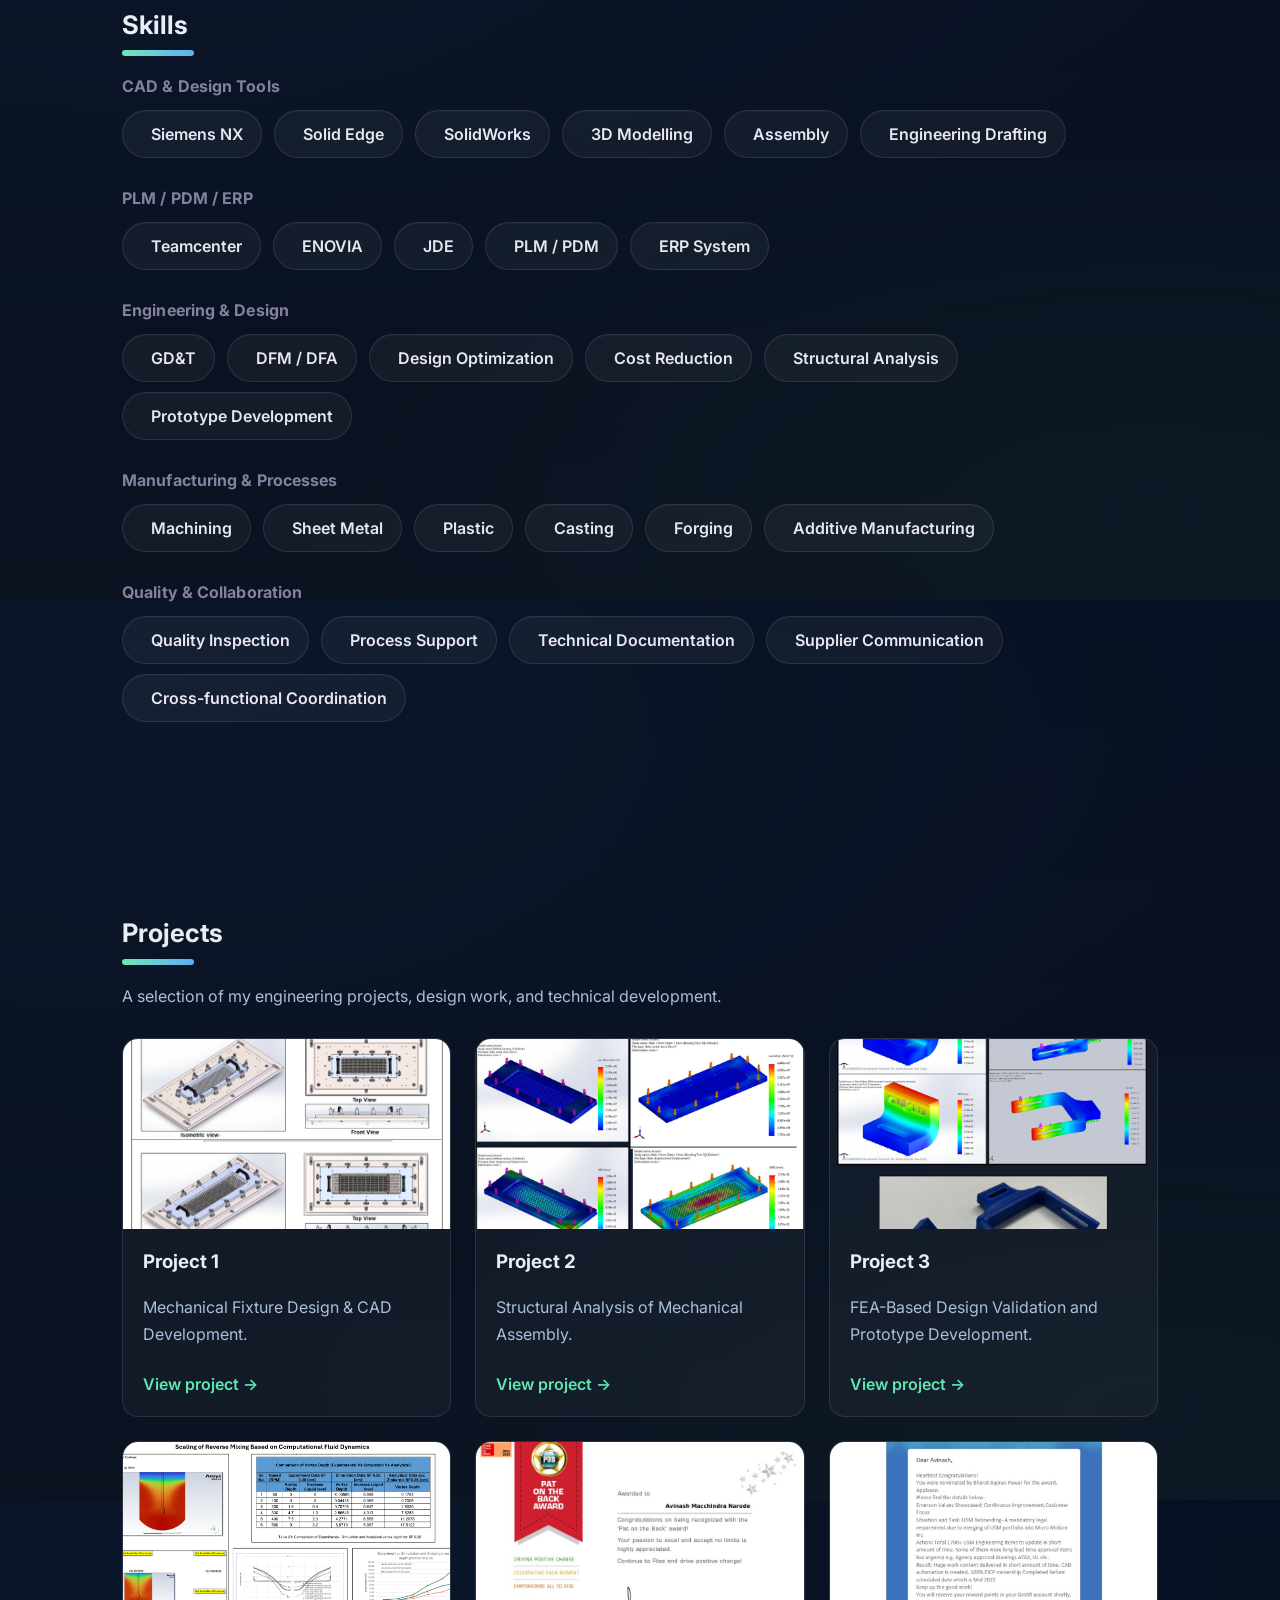
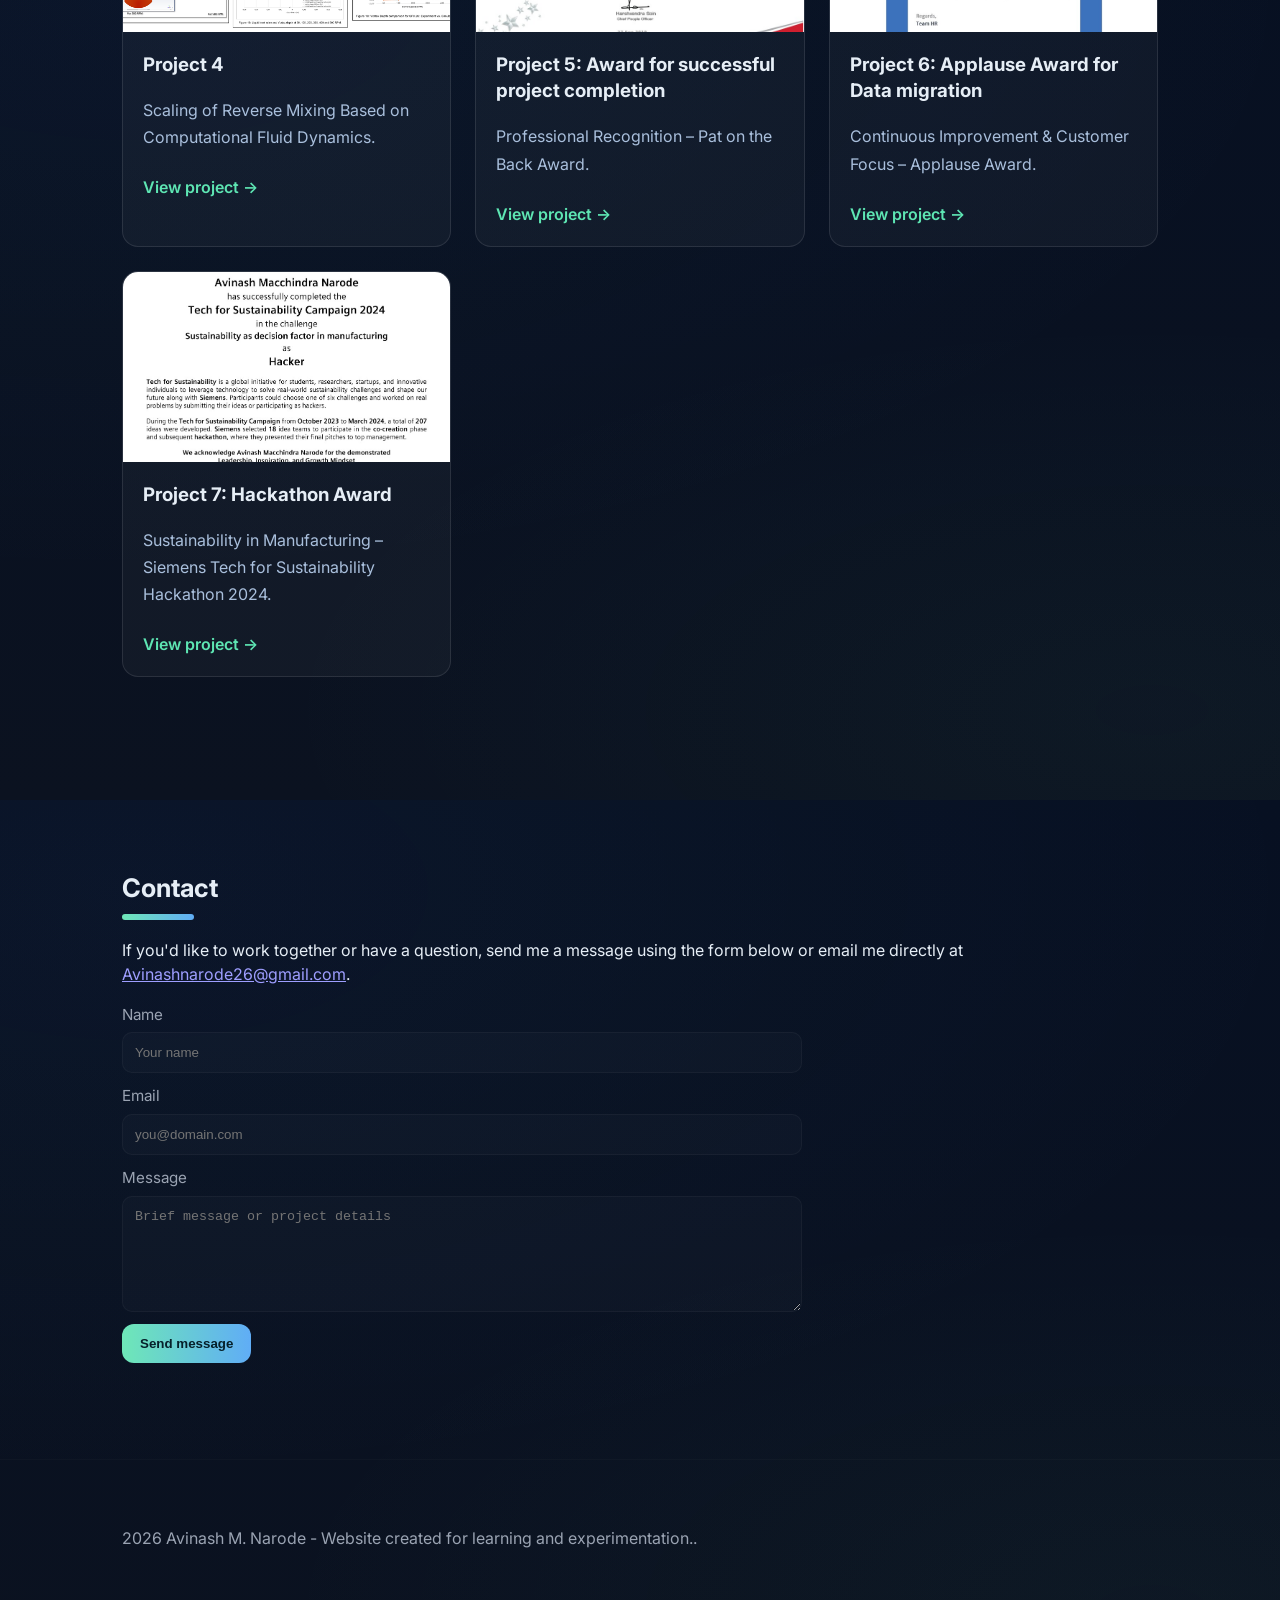
==== commit fa6c7c70: "AM website to AM" ====
--- a/index.html
+++ b/index.html
@@ -3,6 +3,15 @@
   <head>
     <meta charset="utf-8" />
     <meta name="viewport" content="width=device-width,initial-scale=1" />
+    <!-- Google tag (gtag.js) -->
+<script async src="https://www.googletagmanager.com/gtag/js?id=G-795V2204HM"></script>
+<script>
+  window.dataLayer = window.dataLayer || [];
+  function gtag(){dataLayer.push(arguments);}
+  gtag('js', new Date());
+
+  gtag('config', 'G-795V2204HM');
+</script>
     <title>Avinash M. Narode_Portfolio</title>
     <link rel="icon" type="image/png" href="AN_logo.png">
     <meta name="description" content="Avinash Narode — Mechanical Design Engineer specializing in CAD, PLM, manufacturing and product development." />
@@ -191,7 +200,7 @@
           <a href="#projects">Projects</a>
           <a href="perspective.html">Perspective</a>
           <a href="#contact">Contact</a>
-          <a href="#Prototype.html">AM Website</a>
+          <a href="#Prototype.html">AM</a>
         </nav>
         <div class="socials">
           <a href="https://avinashnarode26-alt.github.io/Portfolio/" aria-label="GitHub" title="GitHub" class="social-link social-link-icon">
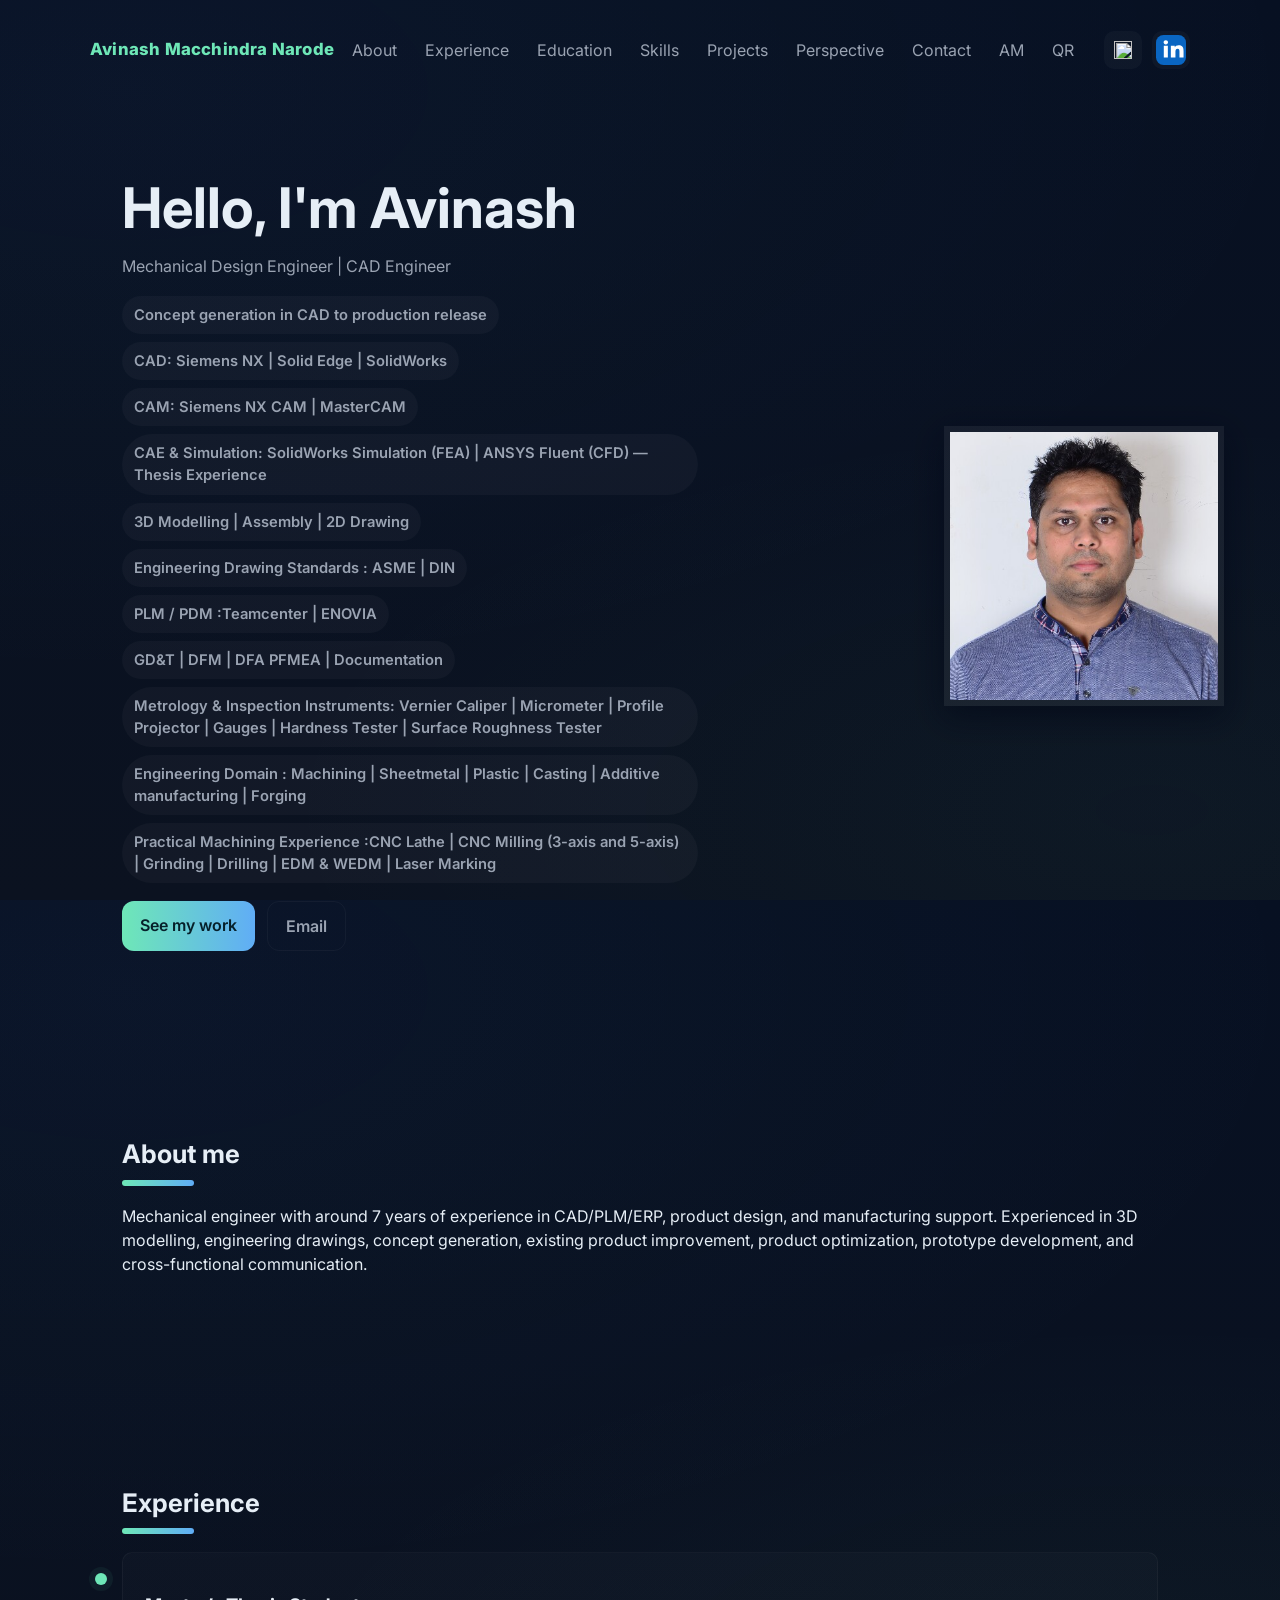
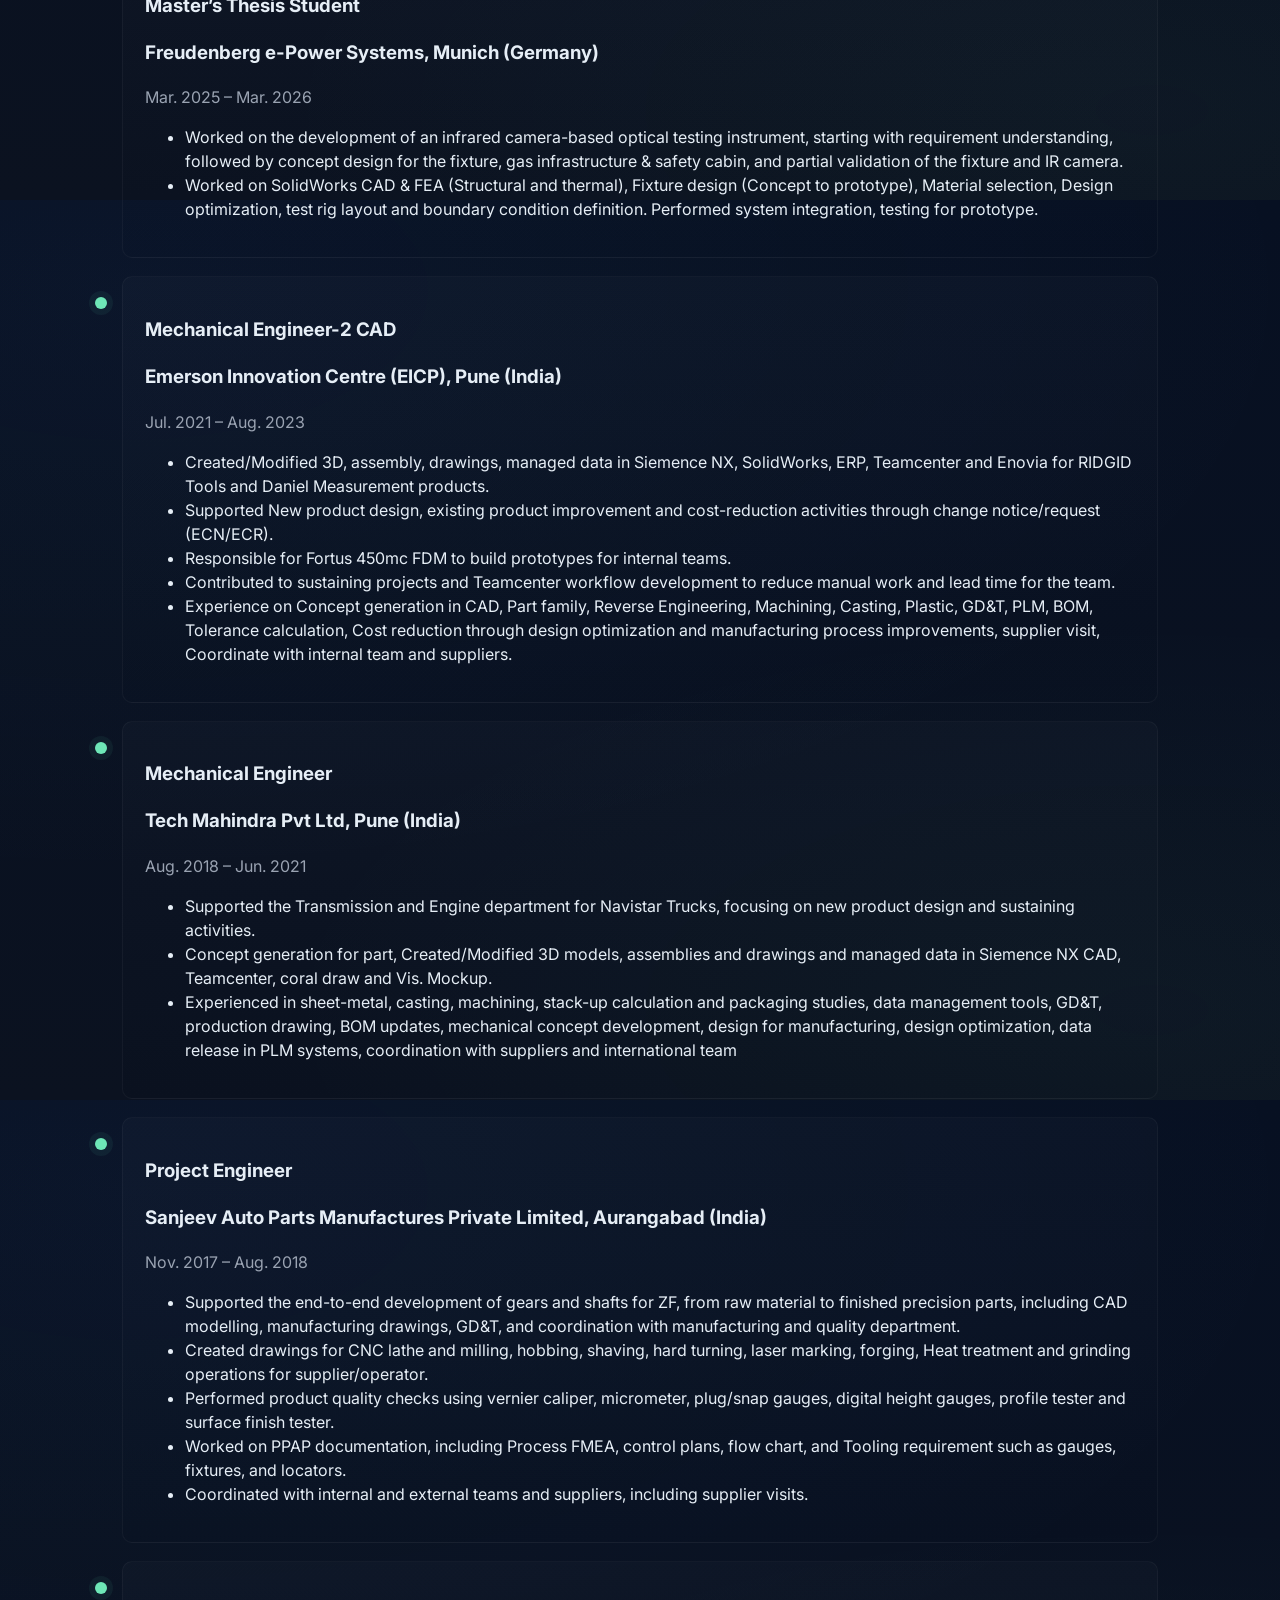
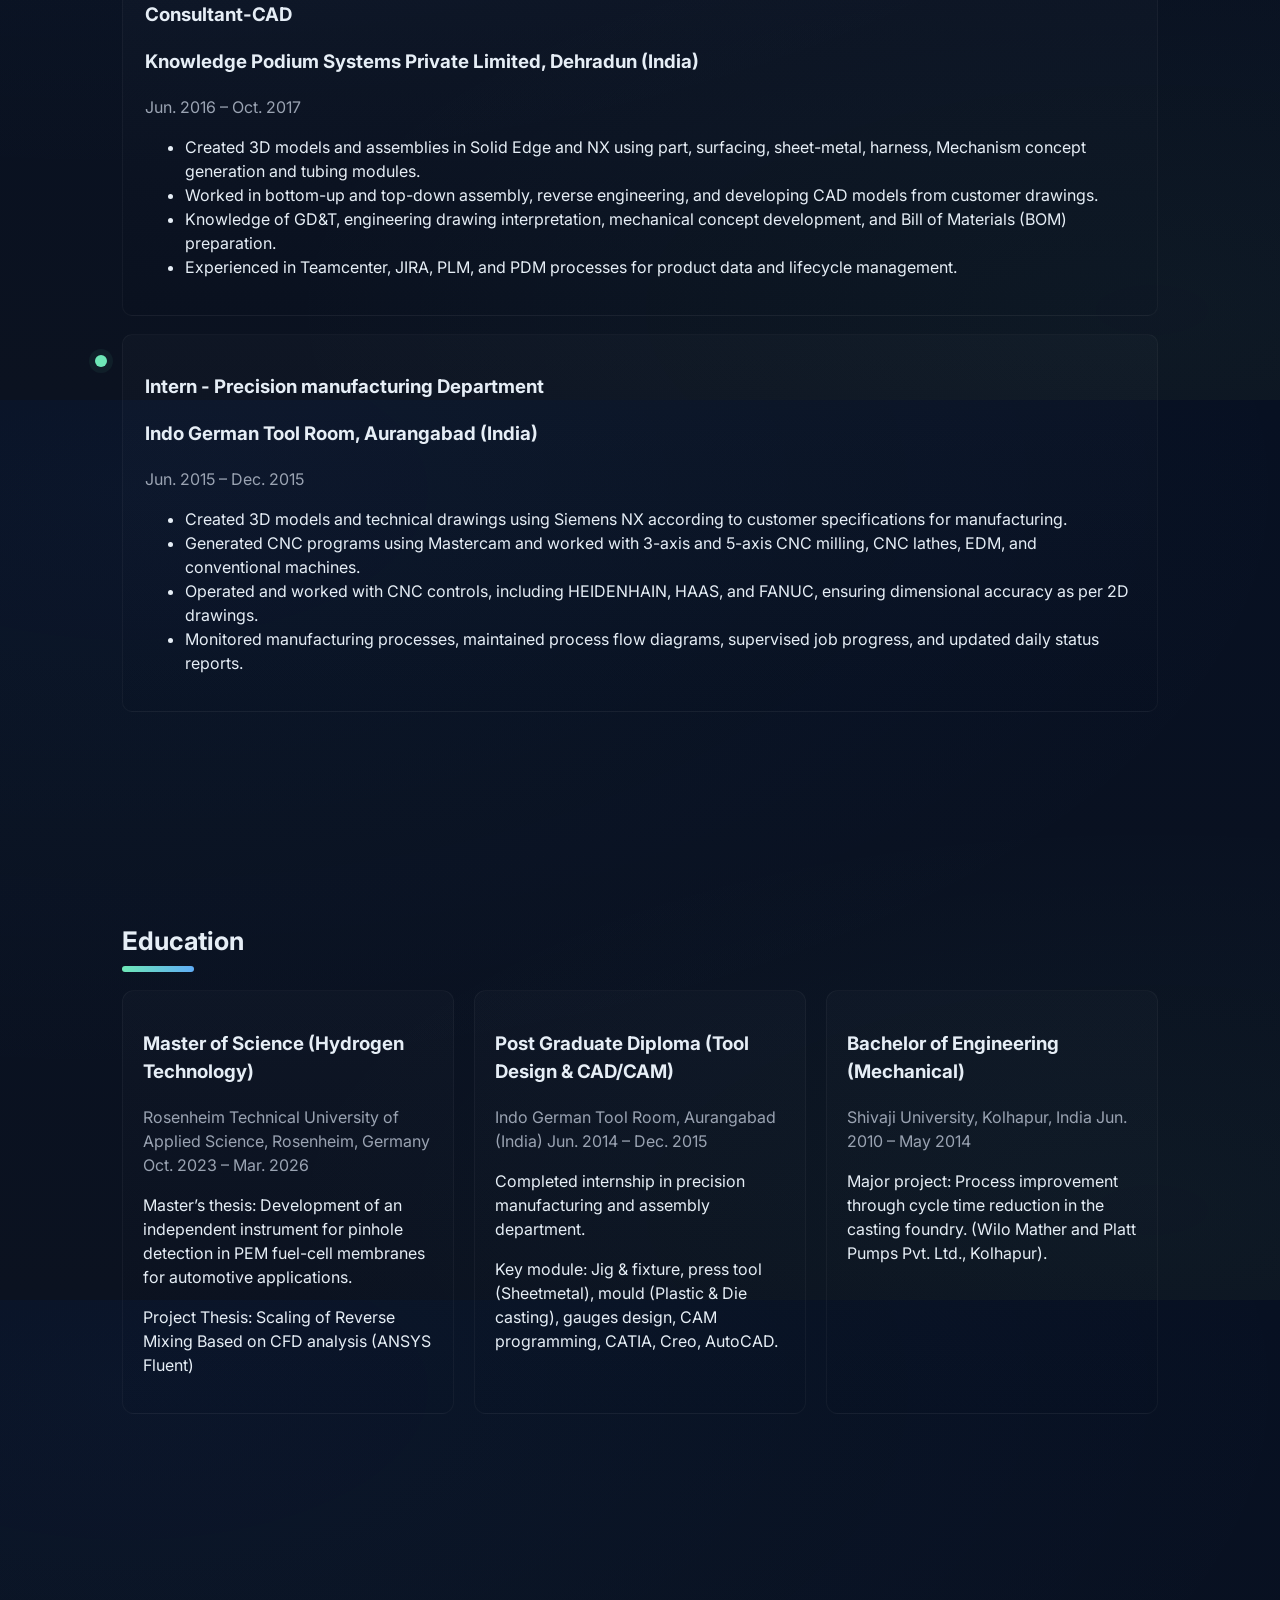
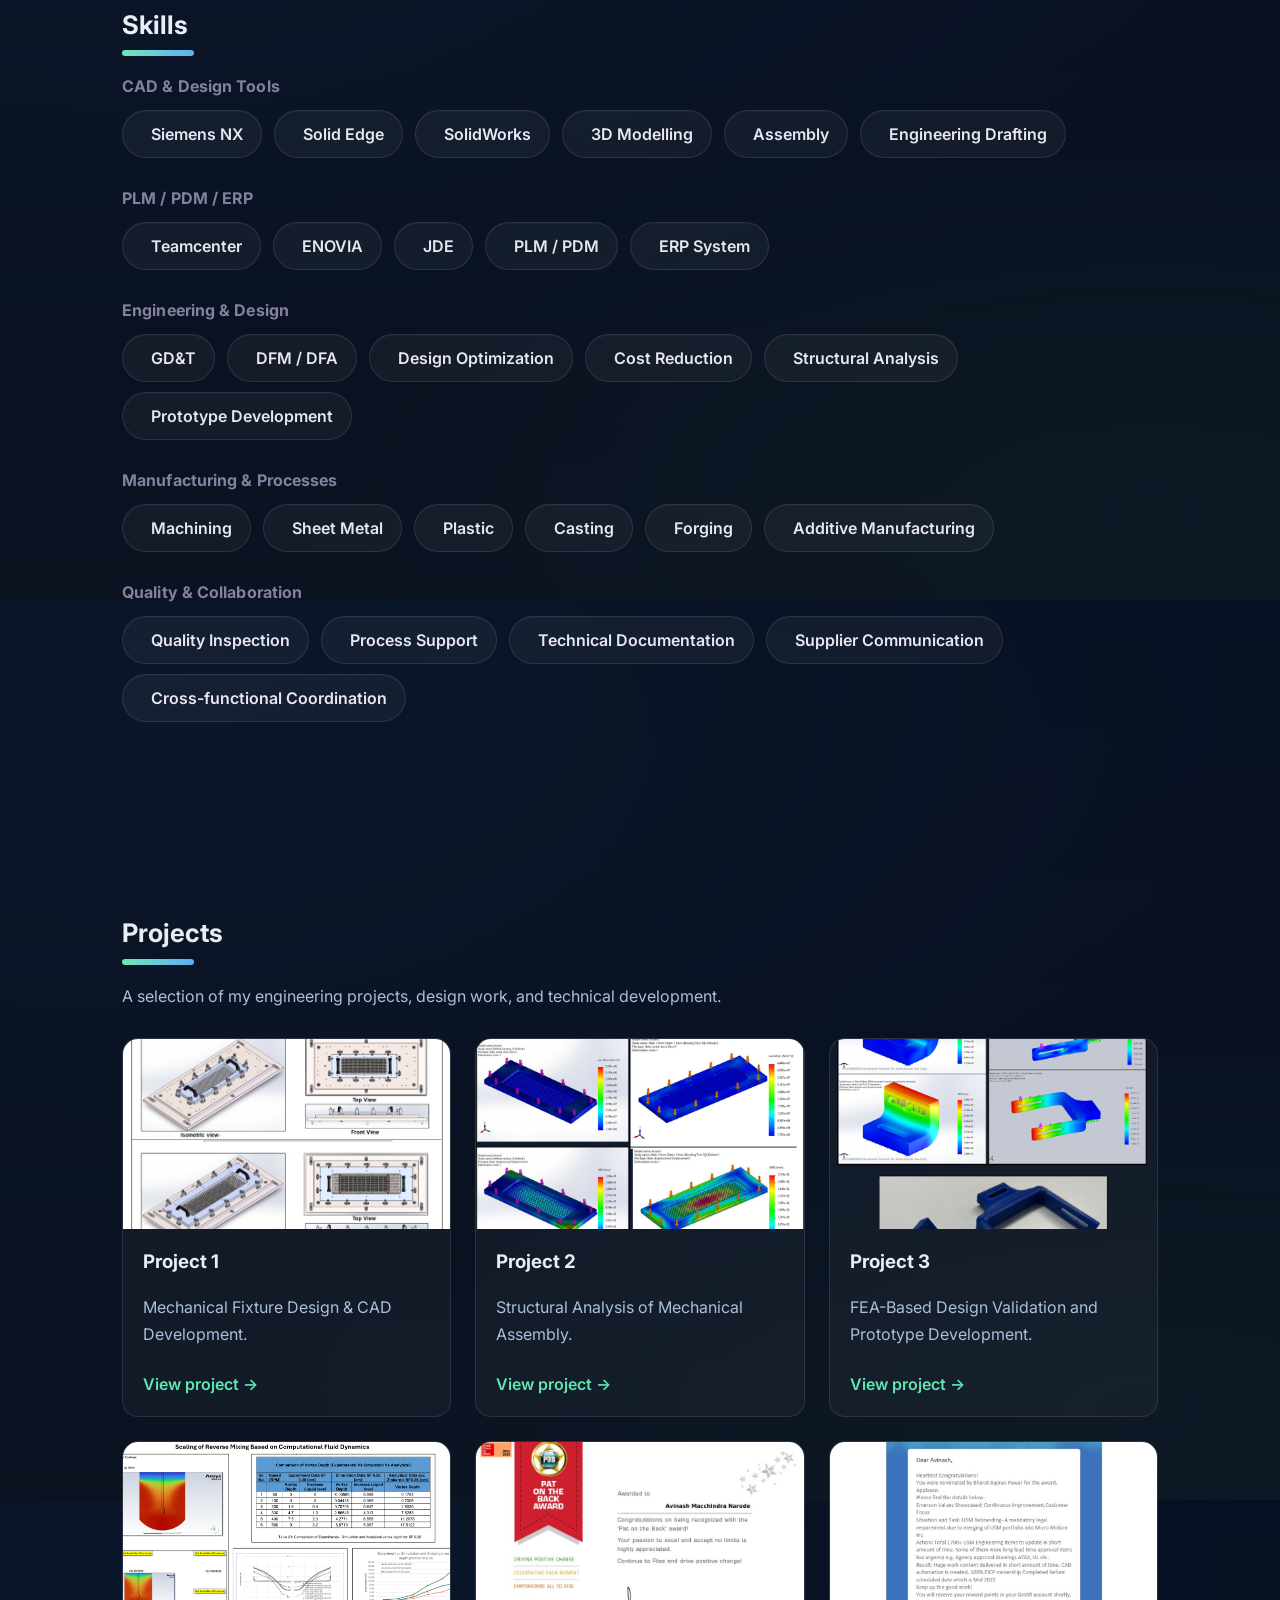
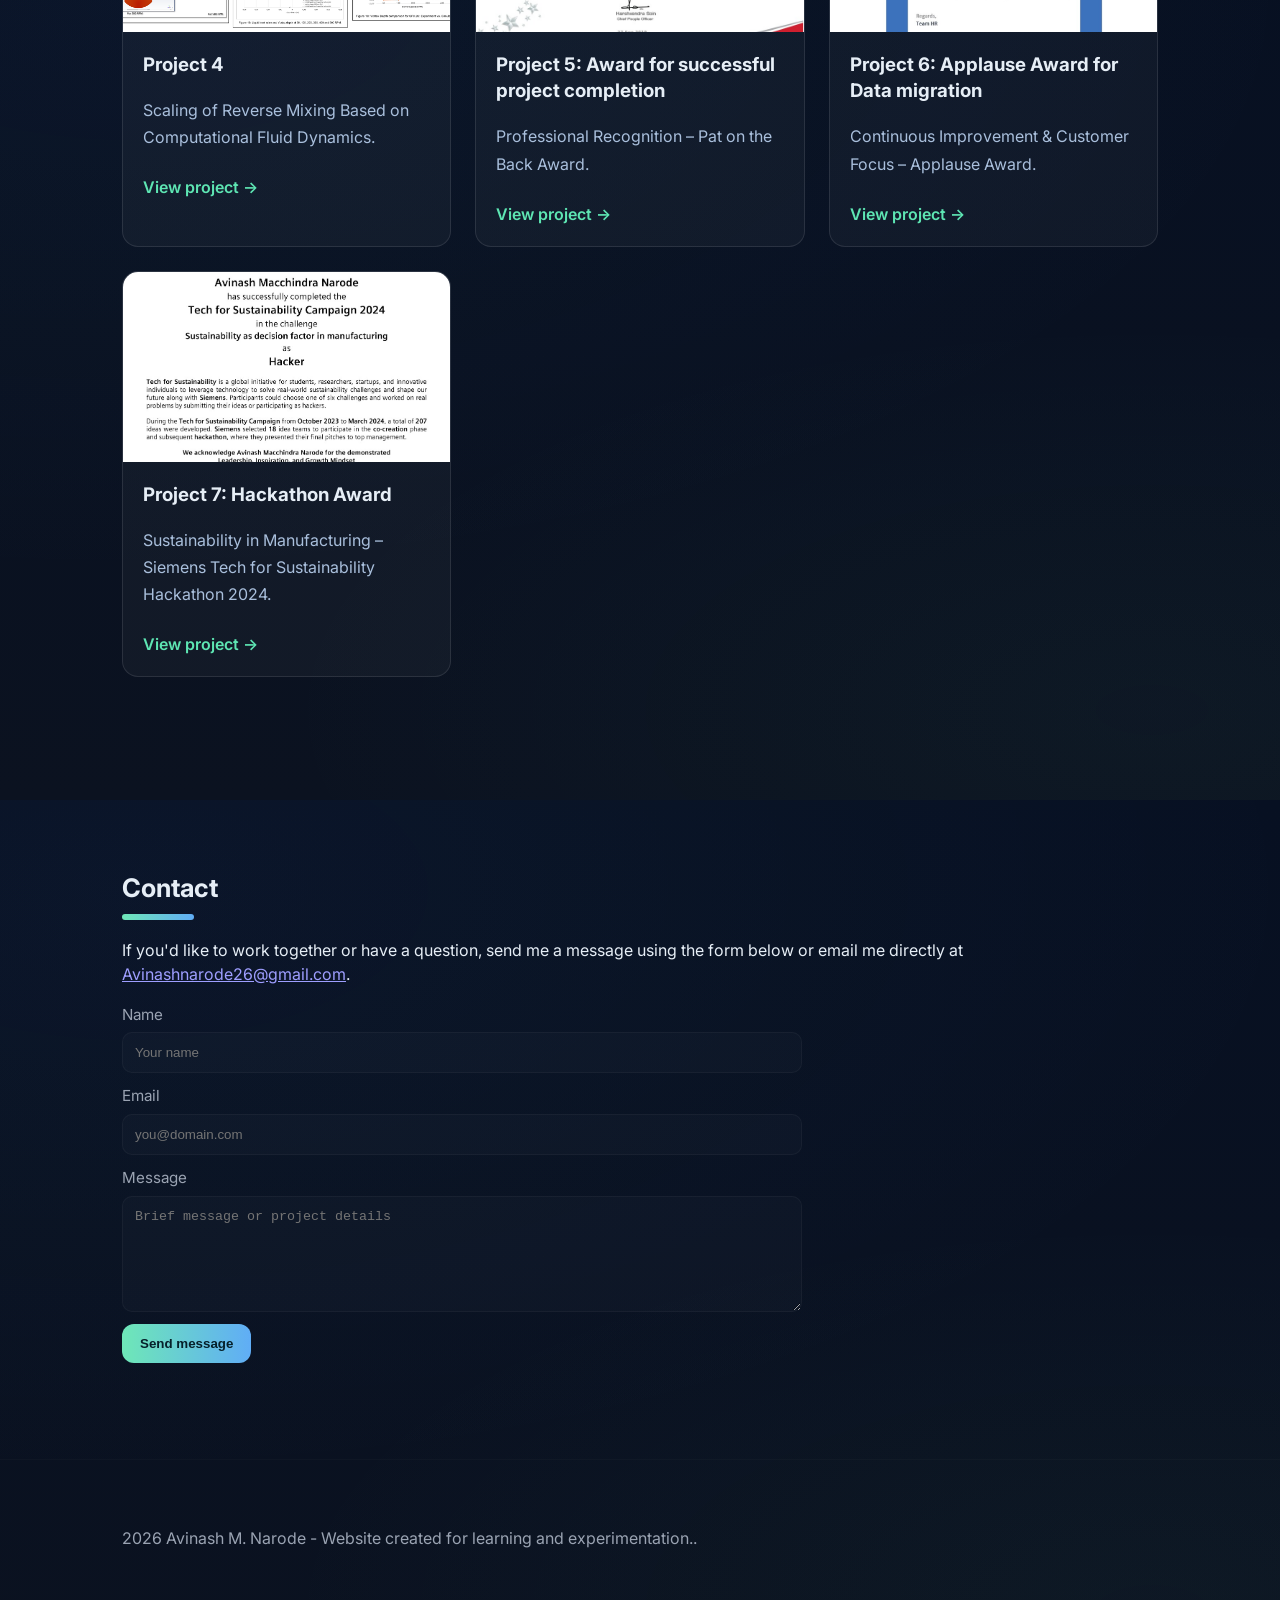
==== commit c2786174: "QR added" ====
--- a/index.html
+++ b/index.html
@@ -201,6 +201,7 @@
           <a href="perspective.html">Perspective</a>
           <a href="#contact">Contact</a>
           <a href="#Prototype.html">AM</a>
+          <a href="barcode.html">QR</a>
         </nav>
         <div class="socials">
           <a href="https://avinashnarode26-alt.github.io/Portfolio/" aria-label="GitHub" title="GitHub" class="social-link social-link-icon">
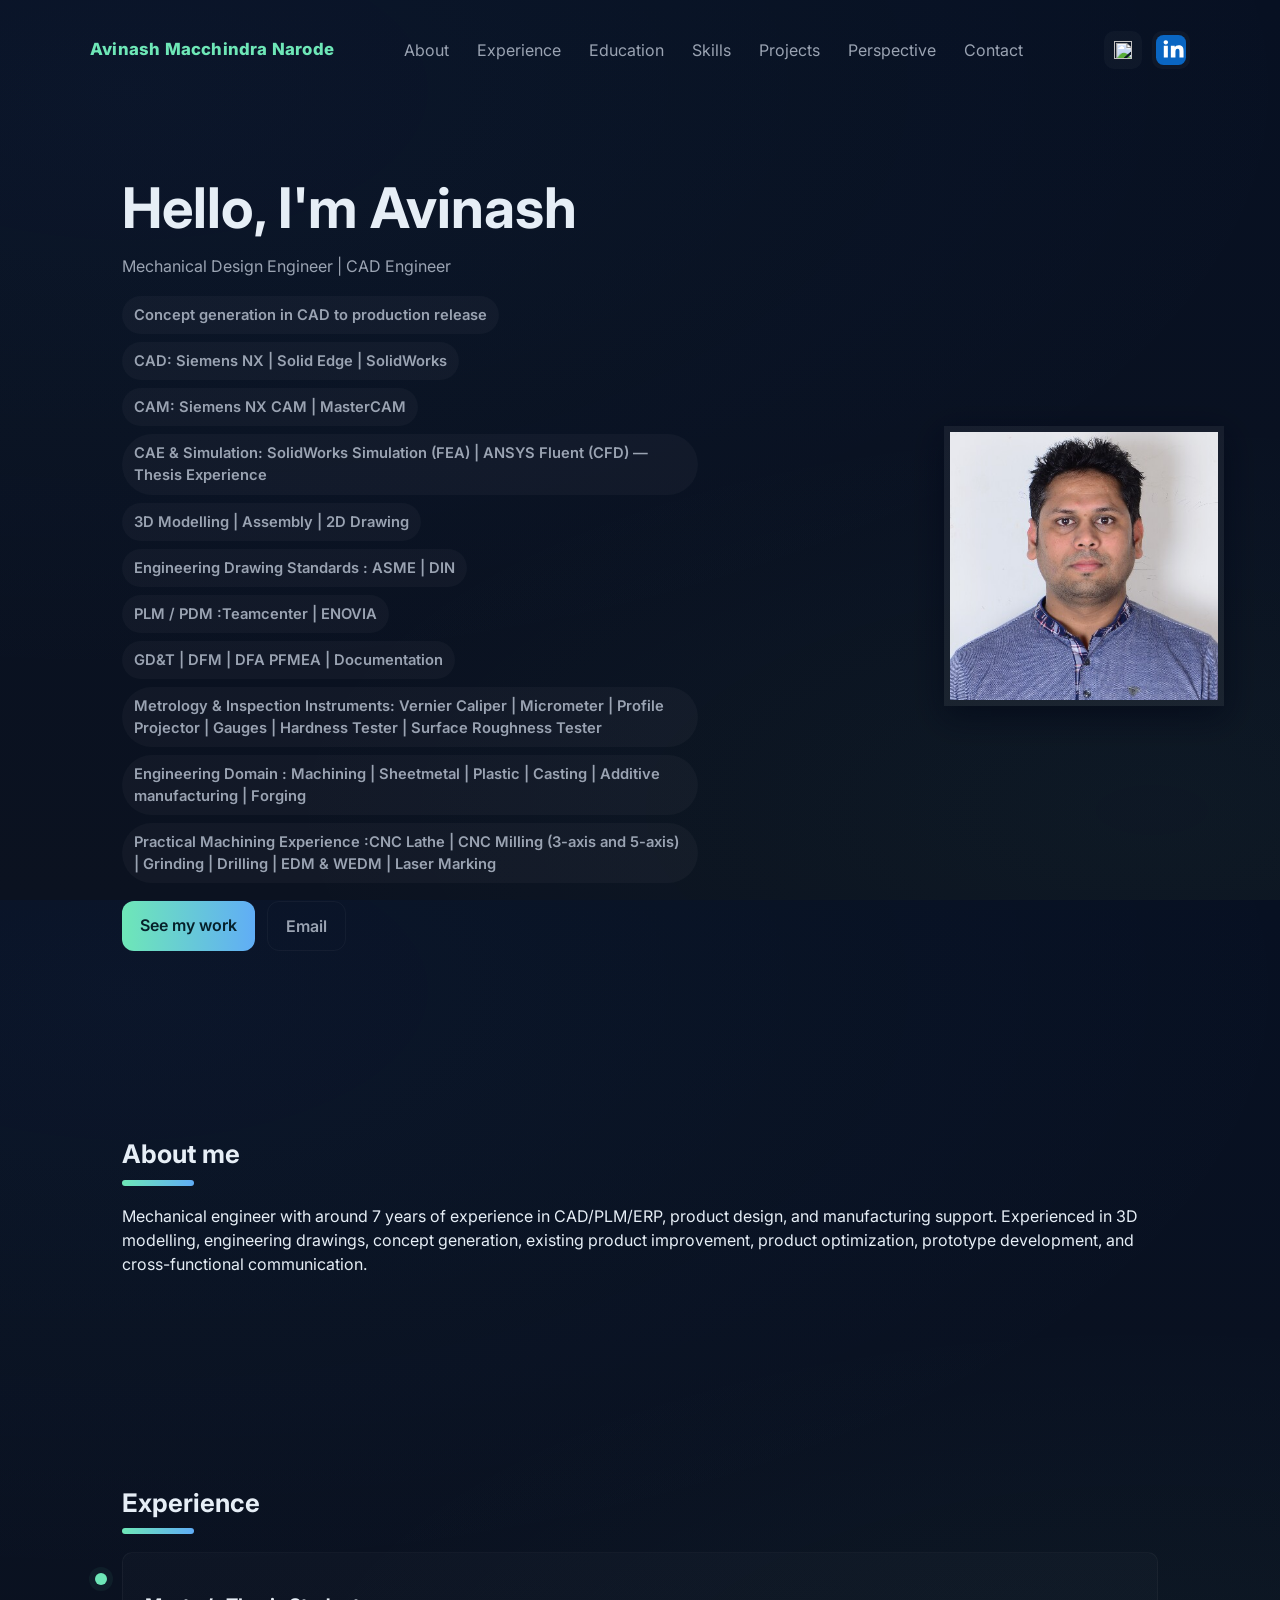
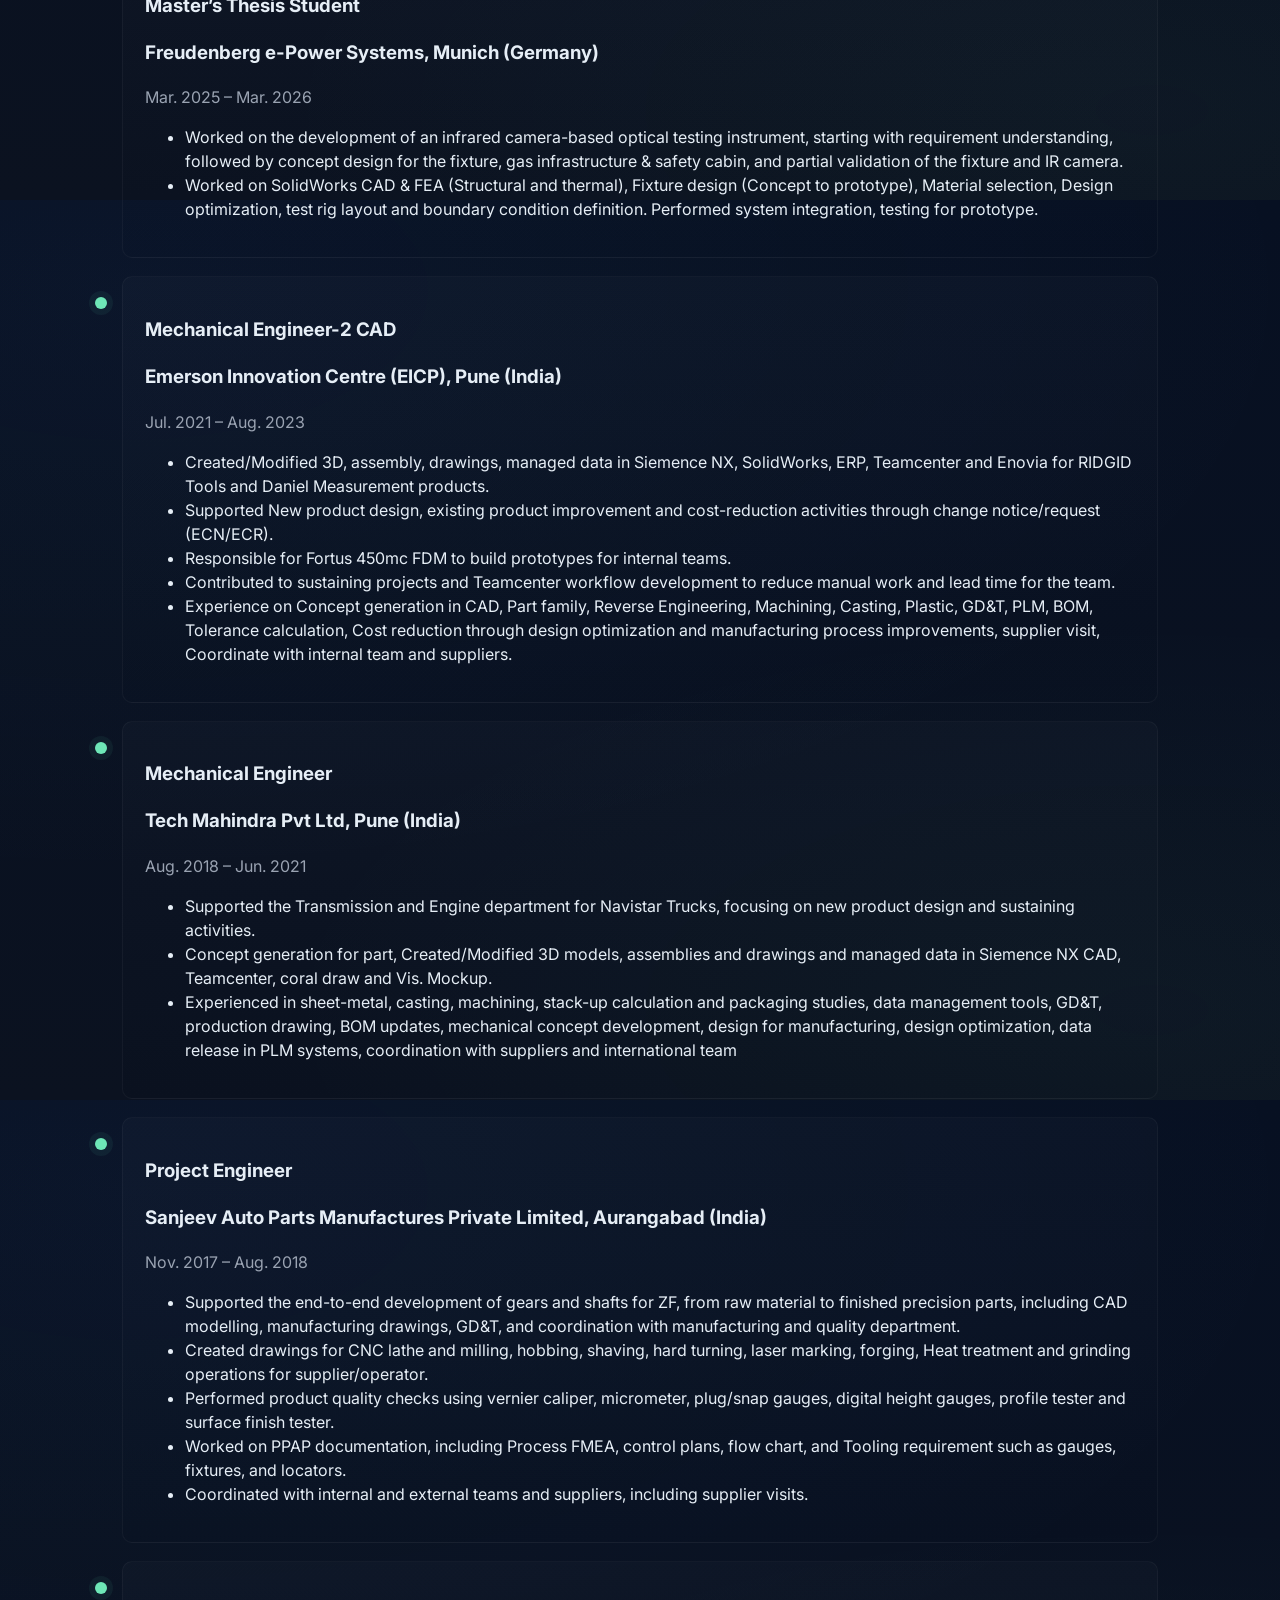
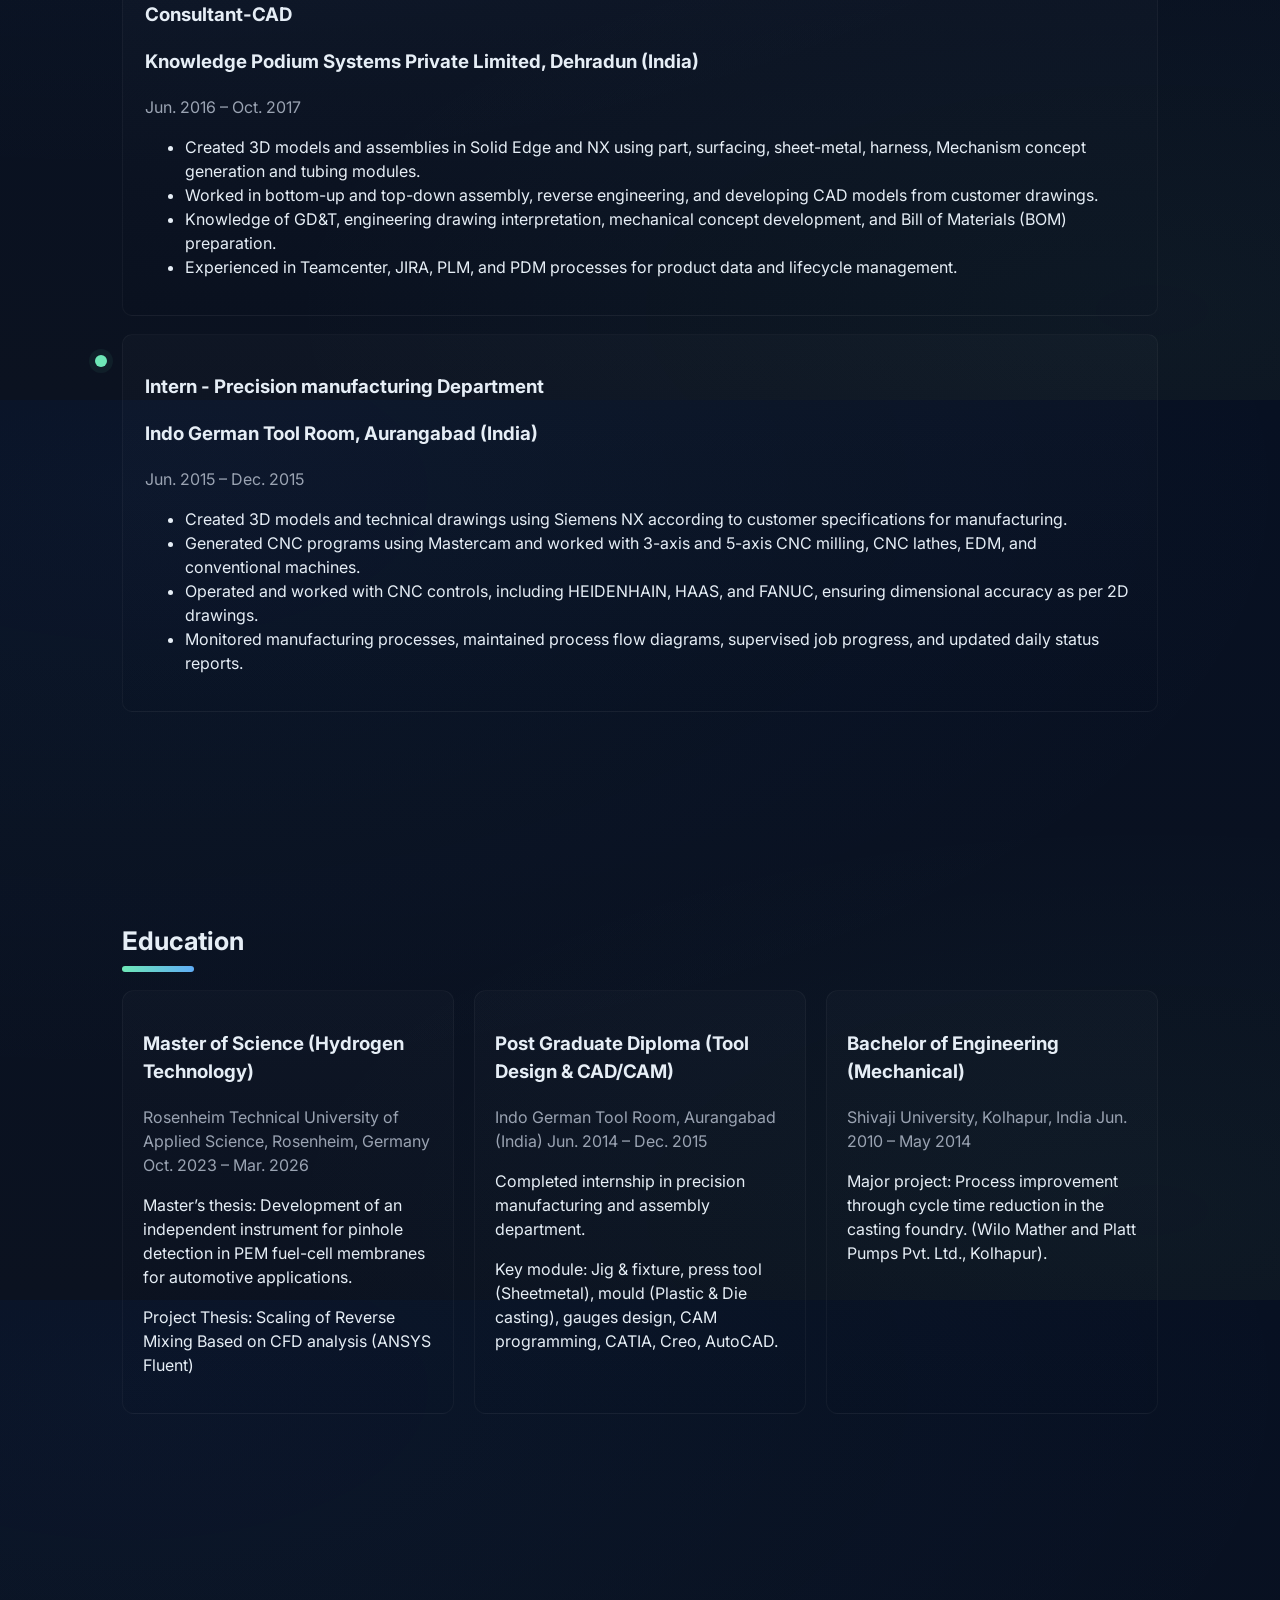
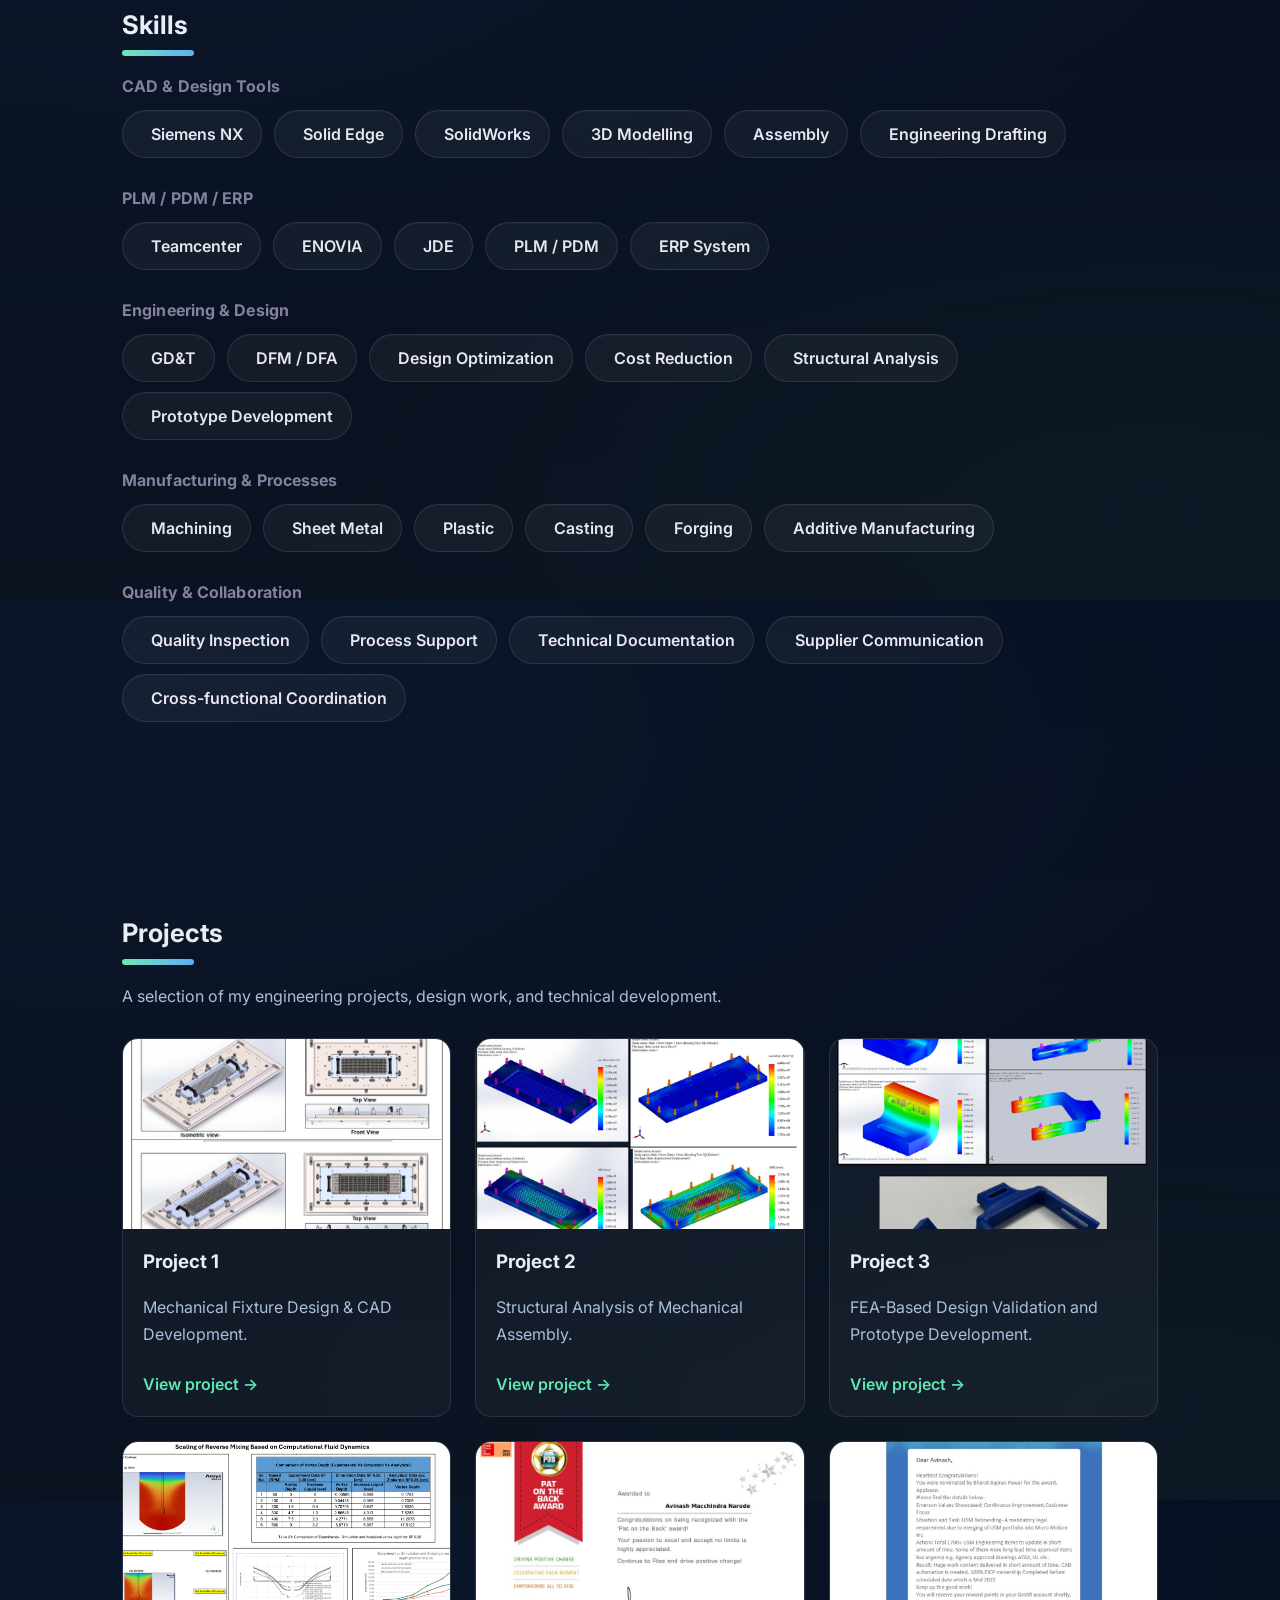
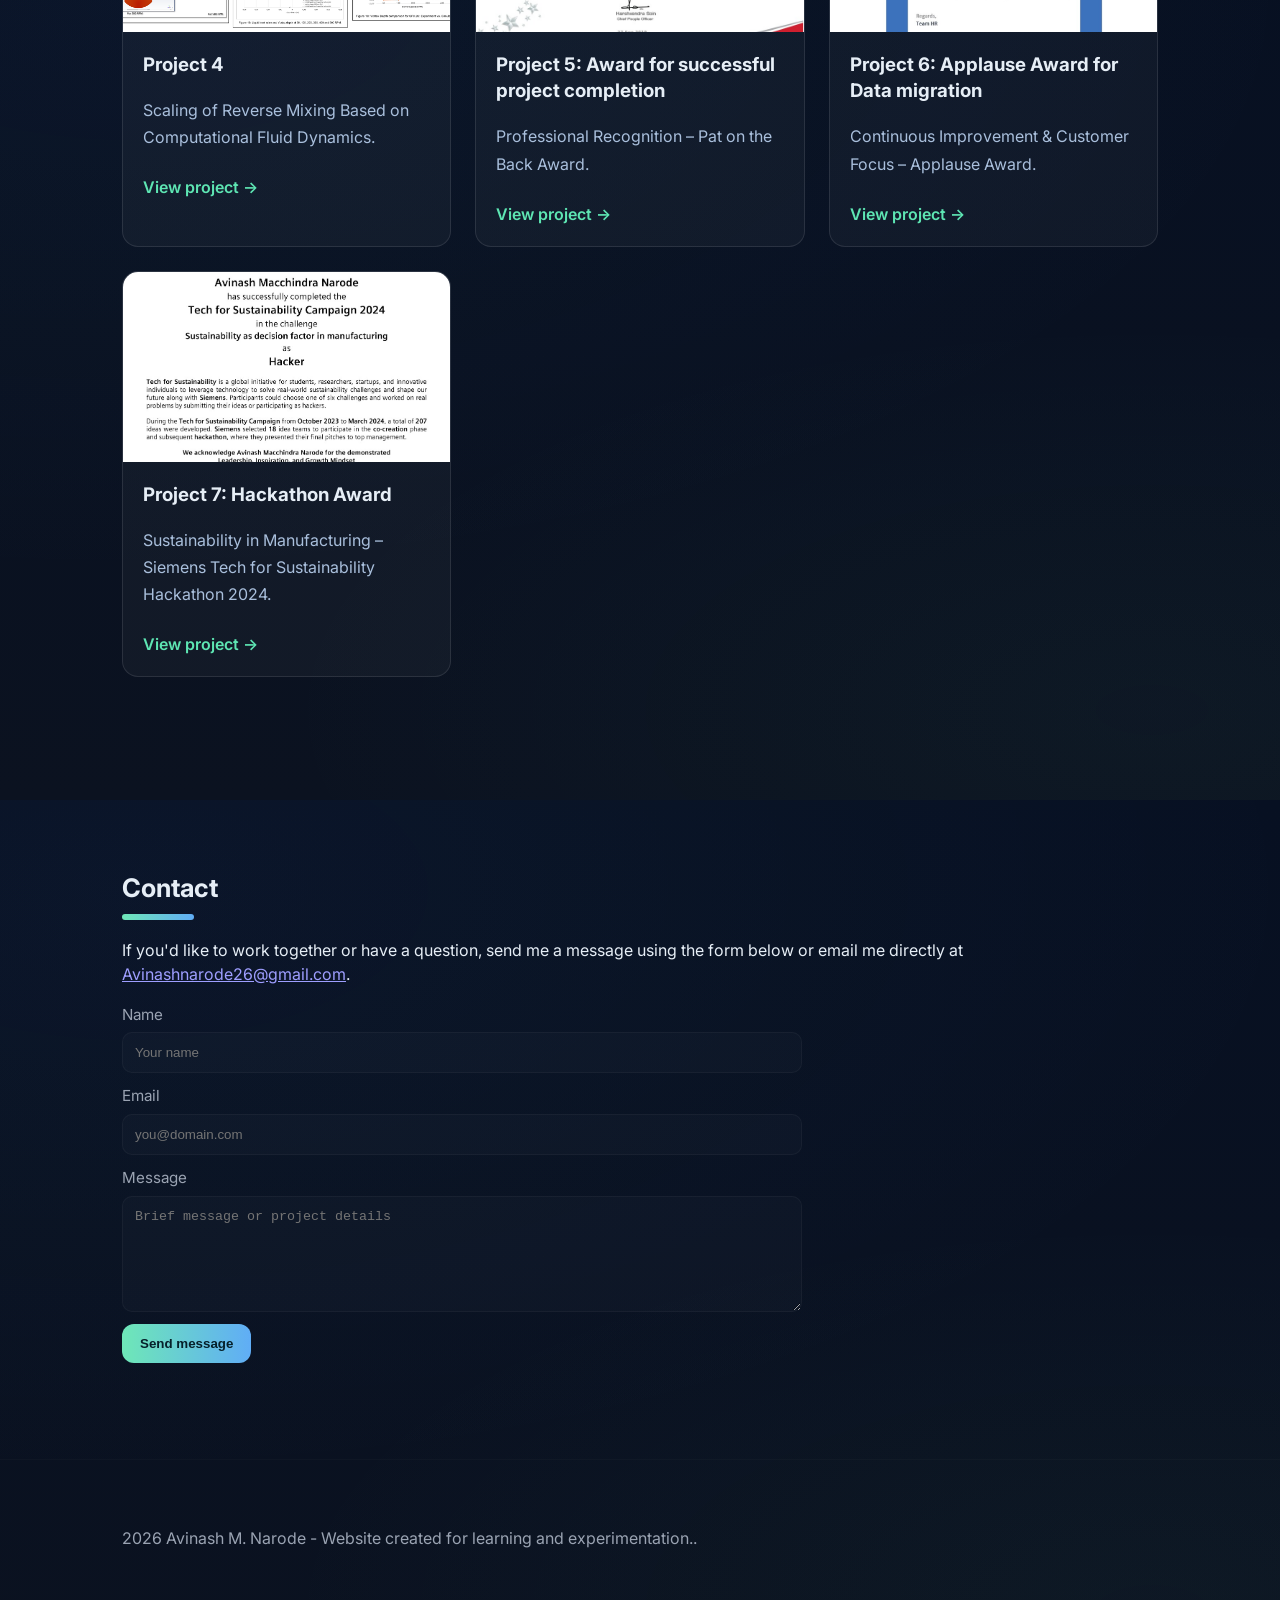
==== commit 515ede63: "Hide Am and Barcode project" ====
--- a/index.html
+++ b/index.html
@@ -200,8 +200,10 @@
           <a href="#projects">Projects</a>
           <a href="perspective.html">Perspective</a>
           <a href="#contact">Contact</a>
+          <!-- Hidden during development
           <a href="#Prototype.html">AM</a>
           <a href="barcode.html">QR</a>
+          -->
         </nav>
         <div class="socials">
           <a href="https://avinashnarode26-alt.github.io/Portfolio/" aria-label="GitHub" title="GitHub" class="social-link social-link-icon">
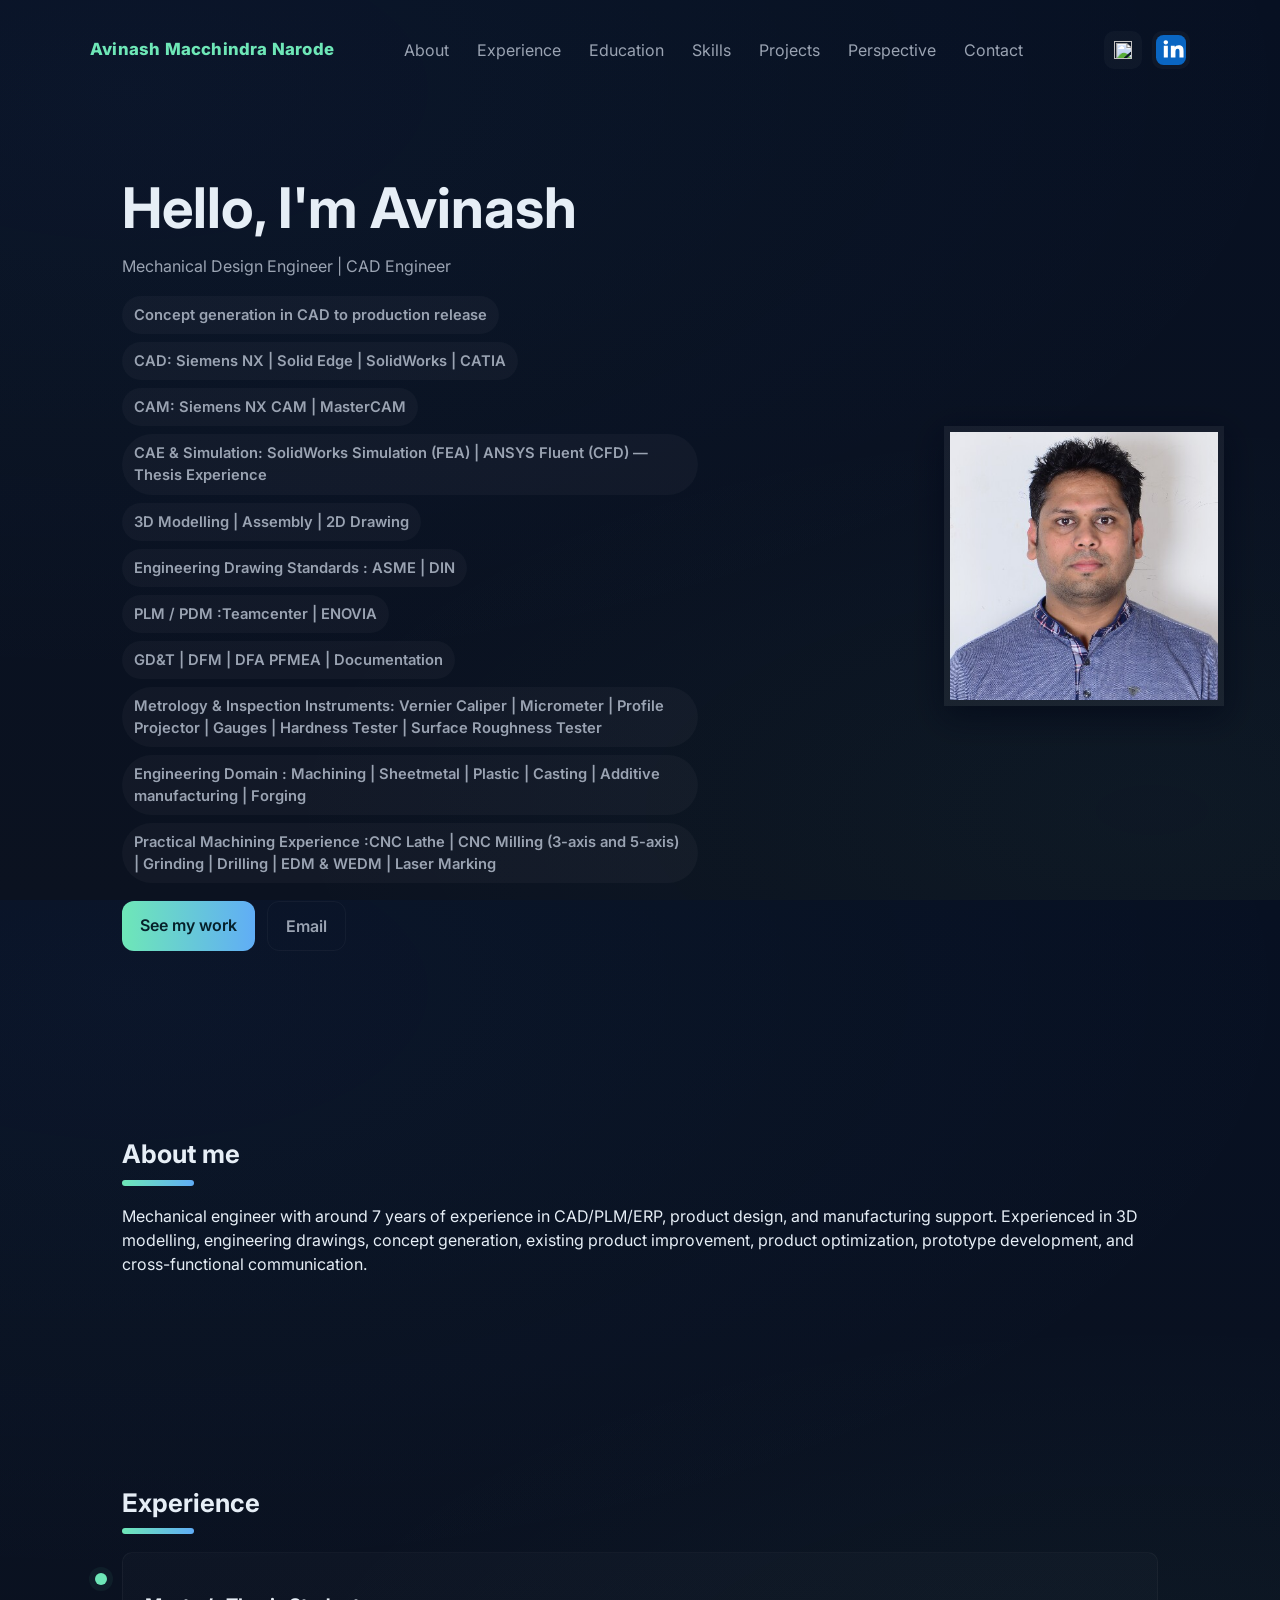
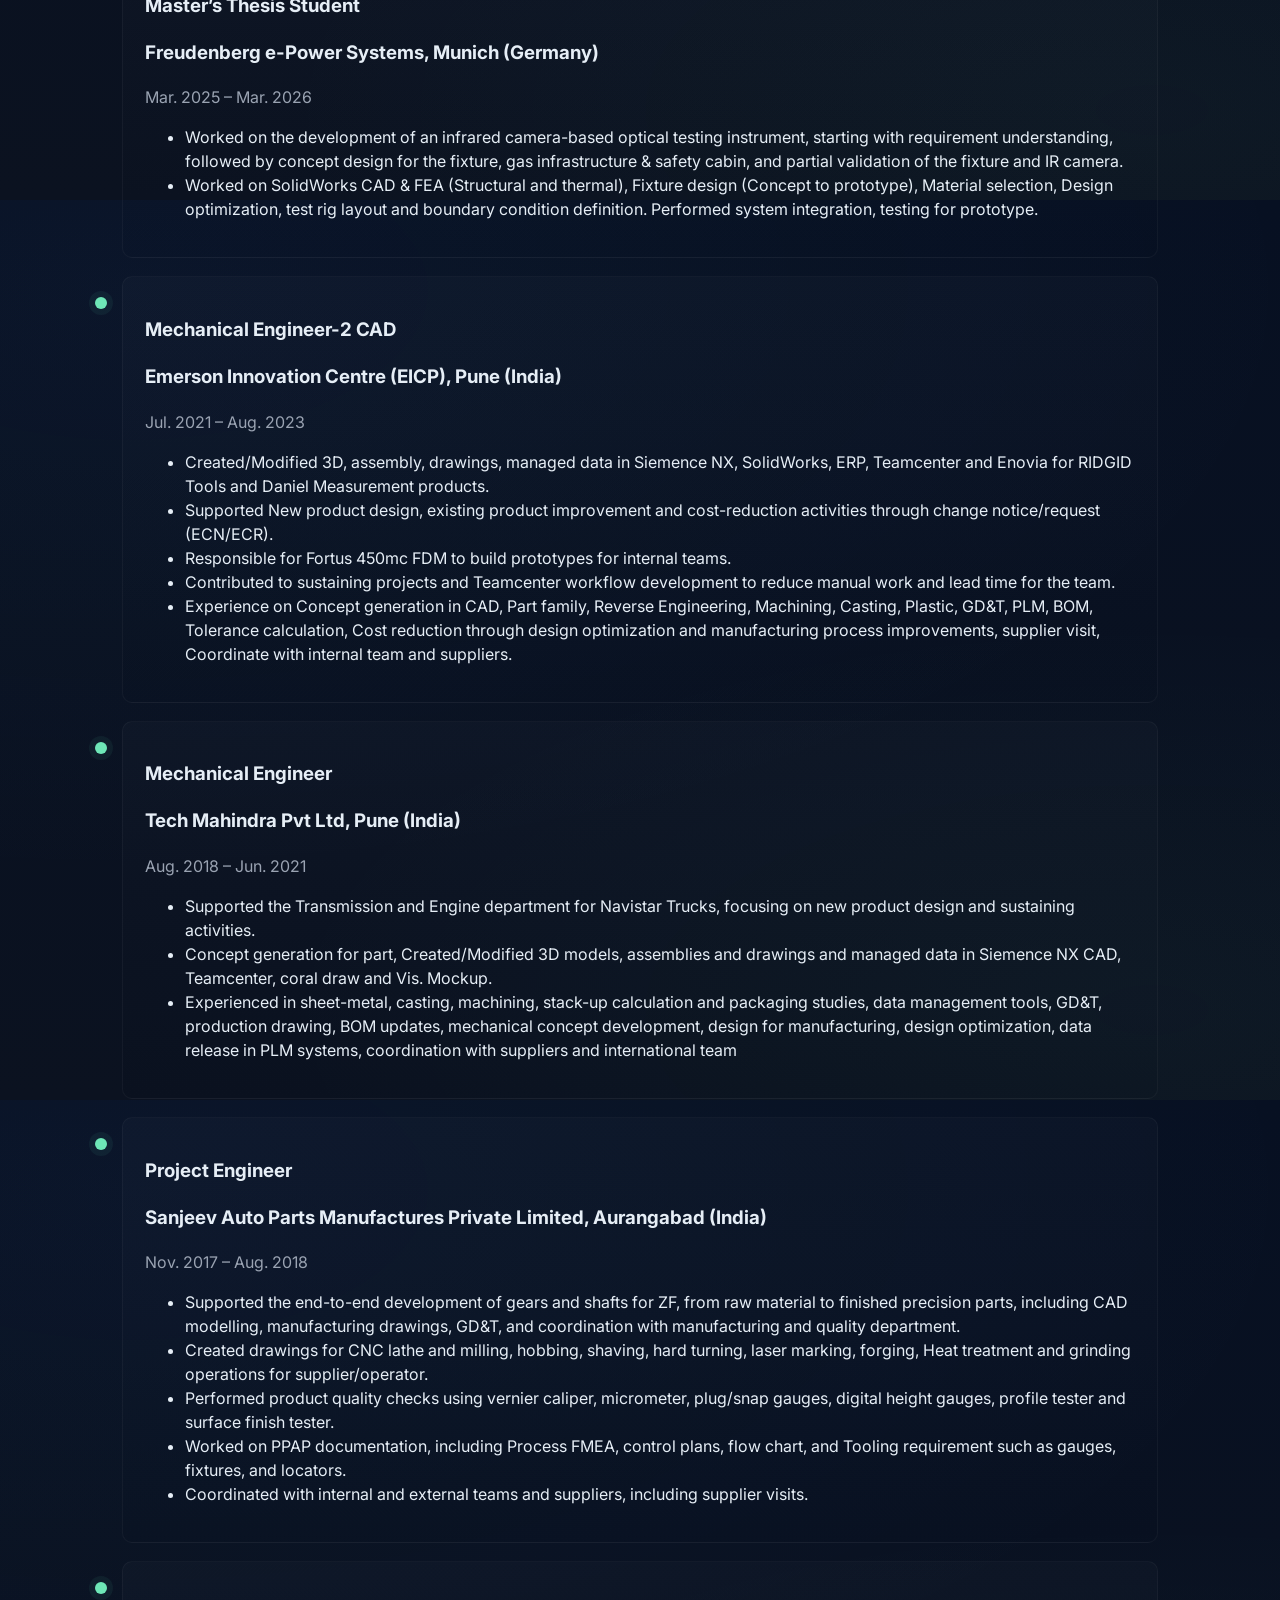
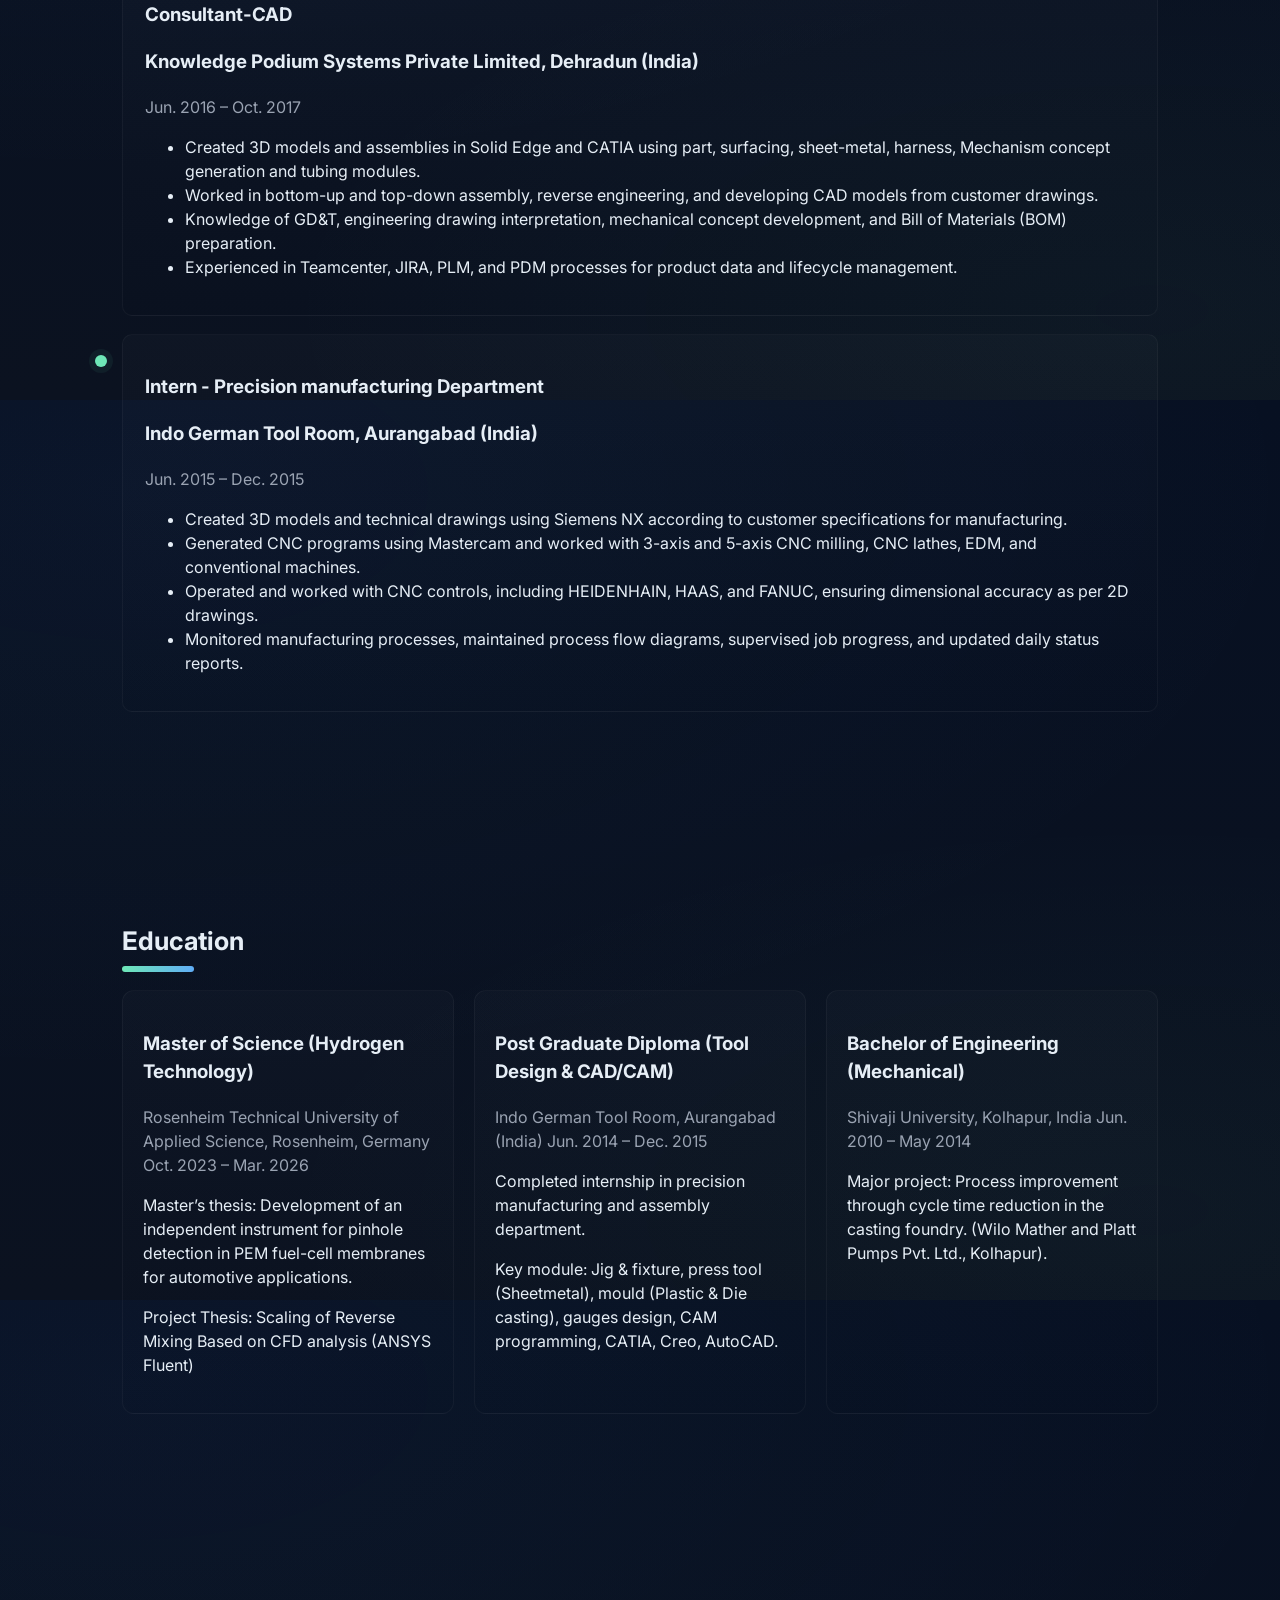
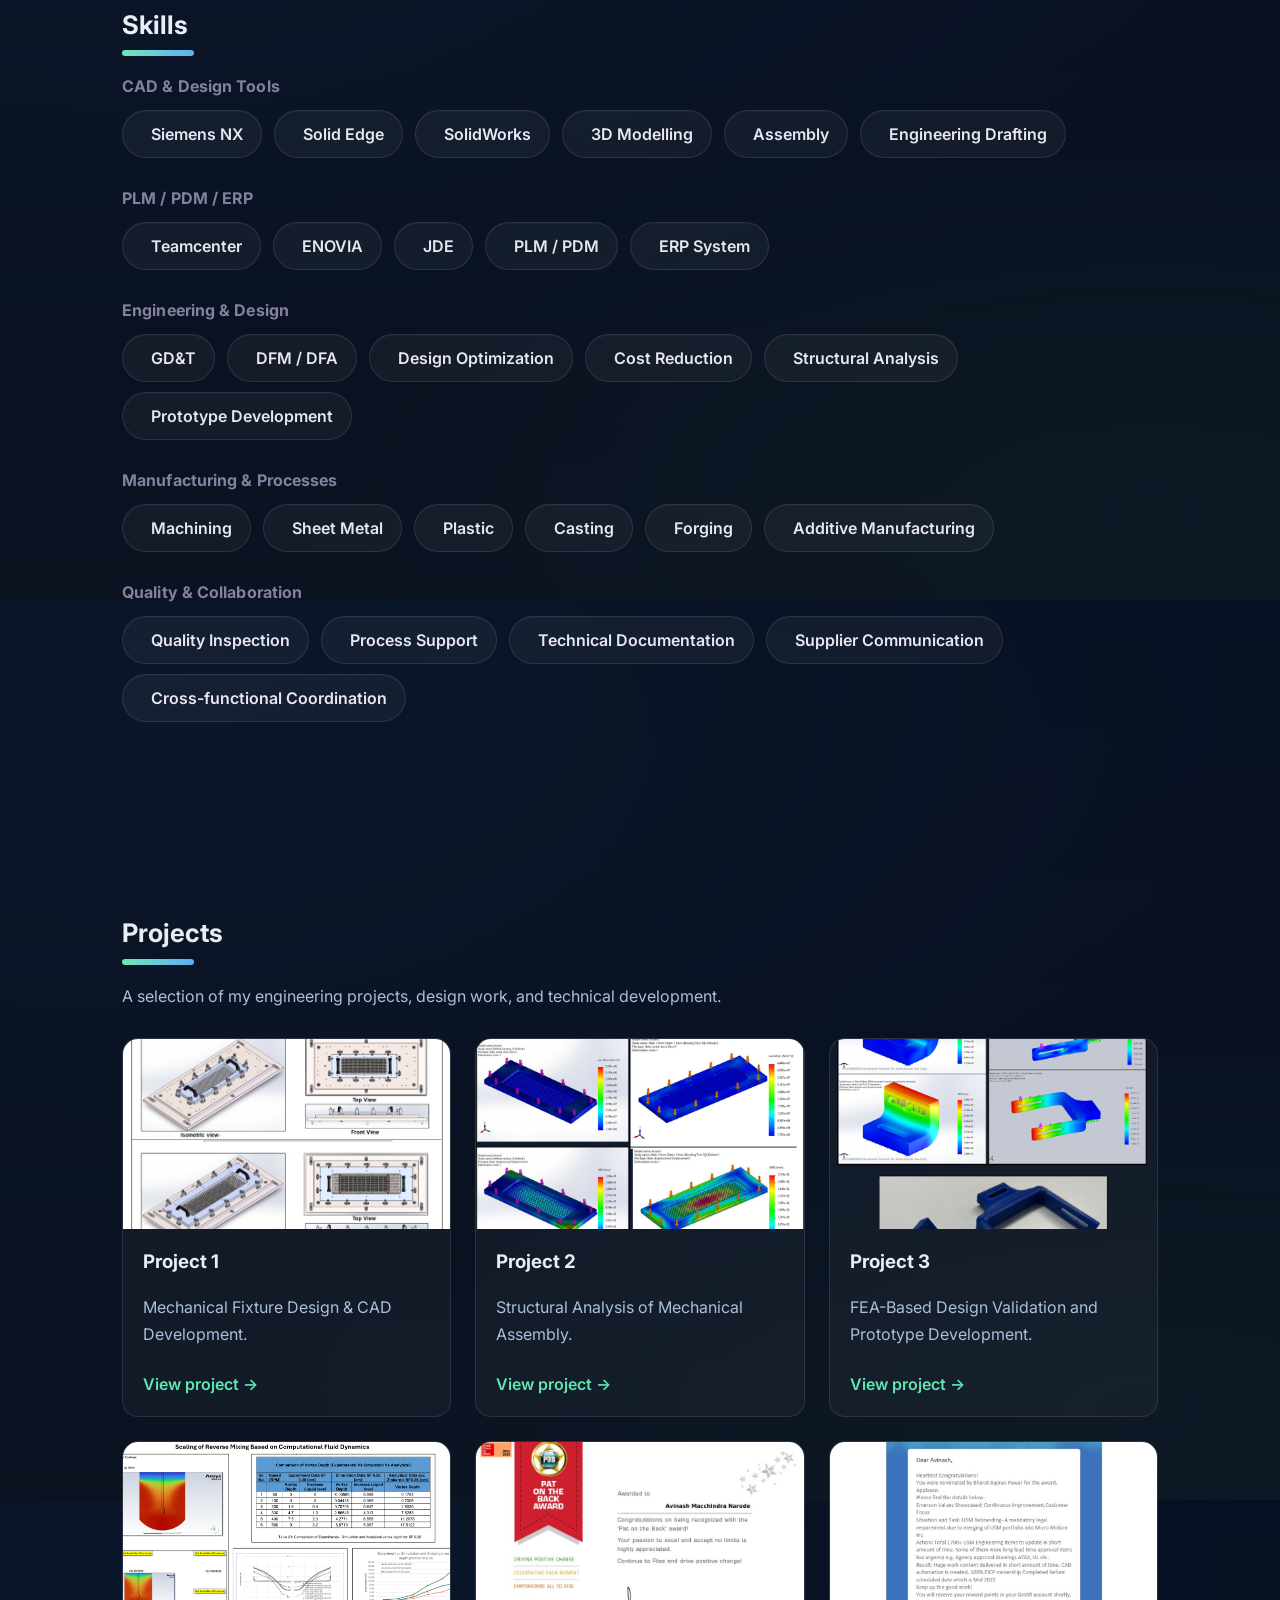
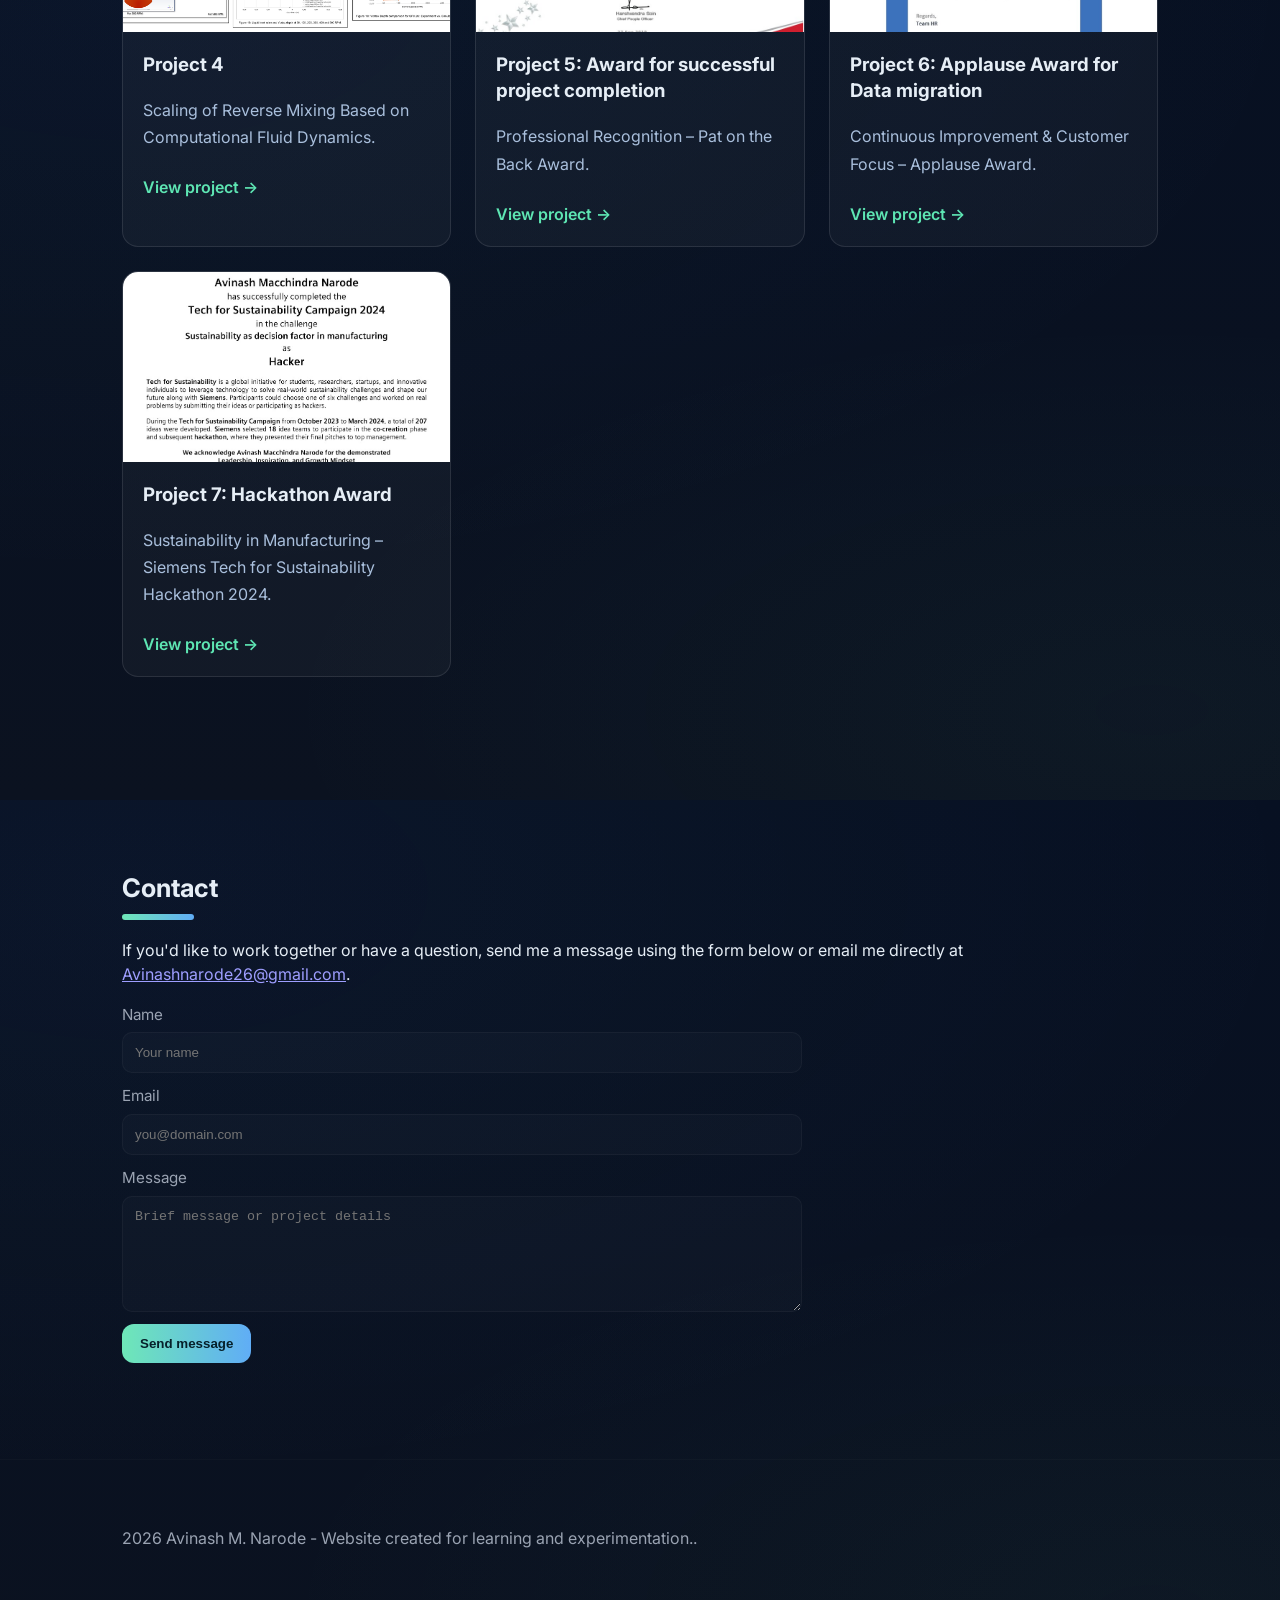
==== commit b9e97461: "CATIA" ====
--- a/index.html
+++ b/index.html
@@ -235,7 +235,7 @@
               <p class="hero-sub">Mechanical Design Engineer | CAD Engineer</p>
               <div class="hero-badges">
                   <span class="badge">Concept generation in CAD to production release</span>
-                  <span class="badge">CAD: Siemens NX | Solid Edge | SolidWorks</span>
+                  <span class="badge">CAD: Siemens NX | Solid Edge | SolidWorks | CATIA </span>
                   <span class="badge">CAM: Siemens NX CAM | MasterCAM</span>
                   <span class="badge">CAE & Simulation: SolidWorks Simulation (FEA) | ANSYS Fluent (CFD) — Thesis Experience</span>
                   <span class="badge">3D Modelling | Assembly | 2D Drawing</span>
@@ -350,7 +350,7 @@
         <h3>Knowledge Podium Systems Private Limited, Dehradun (India)</h3>
         <p class="muted">Jun. 2016 – Oct. 2017</p>
         <ul>
-          <li>Created 3D models and assemblies in Solid Edge and NX using part, surfacing, sheet-metal, harness, Mechanism concept generation and tubing modules.</li>
+          <li>Created 3D models and assemblies in Solid Edge and CATIA using part, surfacing, sheet-metal, harness, Mechanism concept generation and tubing modules.</li>
           <li>Worked in bottom-up and top-down assembly, reverse engineering, and developing CAD models from customer drawings.</li>
           <li>Knowledge of GD&T, engineering drawing interpretation, mechanical concept development, and Bill of Materials (BOM) preparation.</li>
           <li>Experienced in Teamcenter, JIRA, PLM, and PDM processes for product data and lifecycle management.</li>
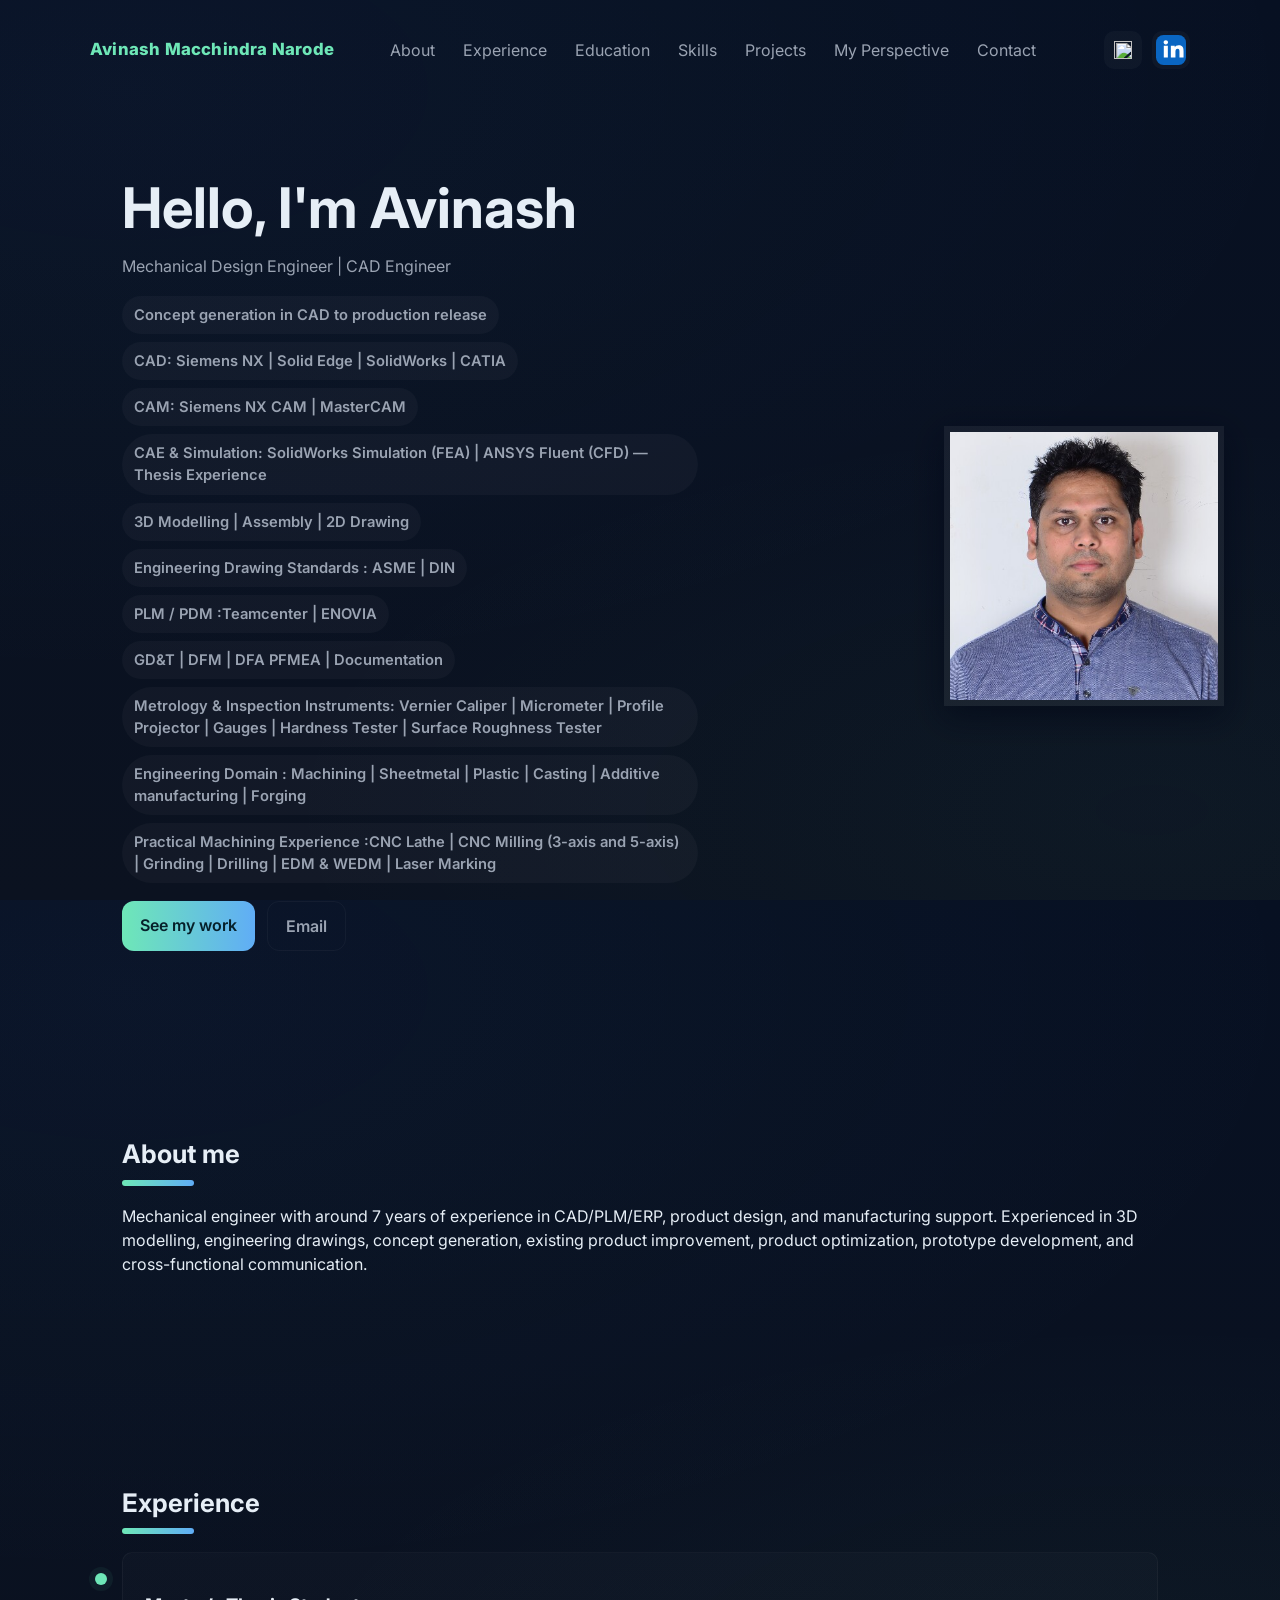
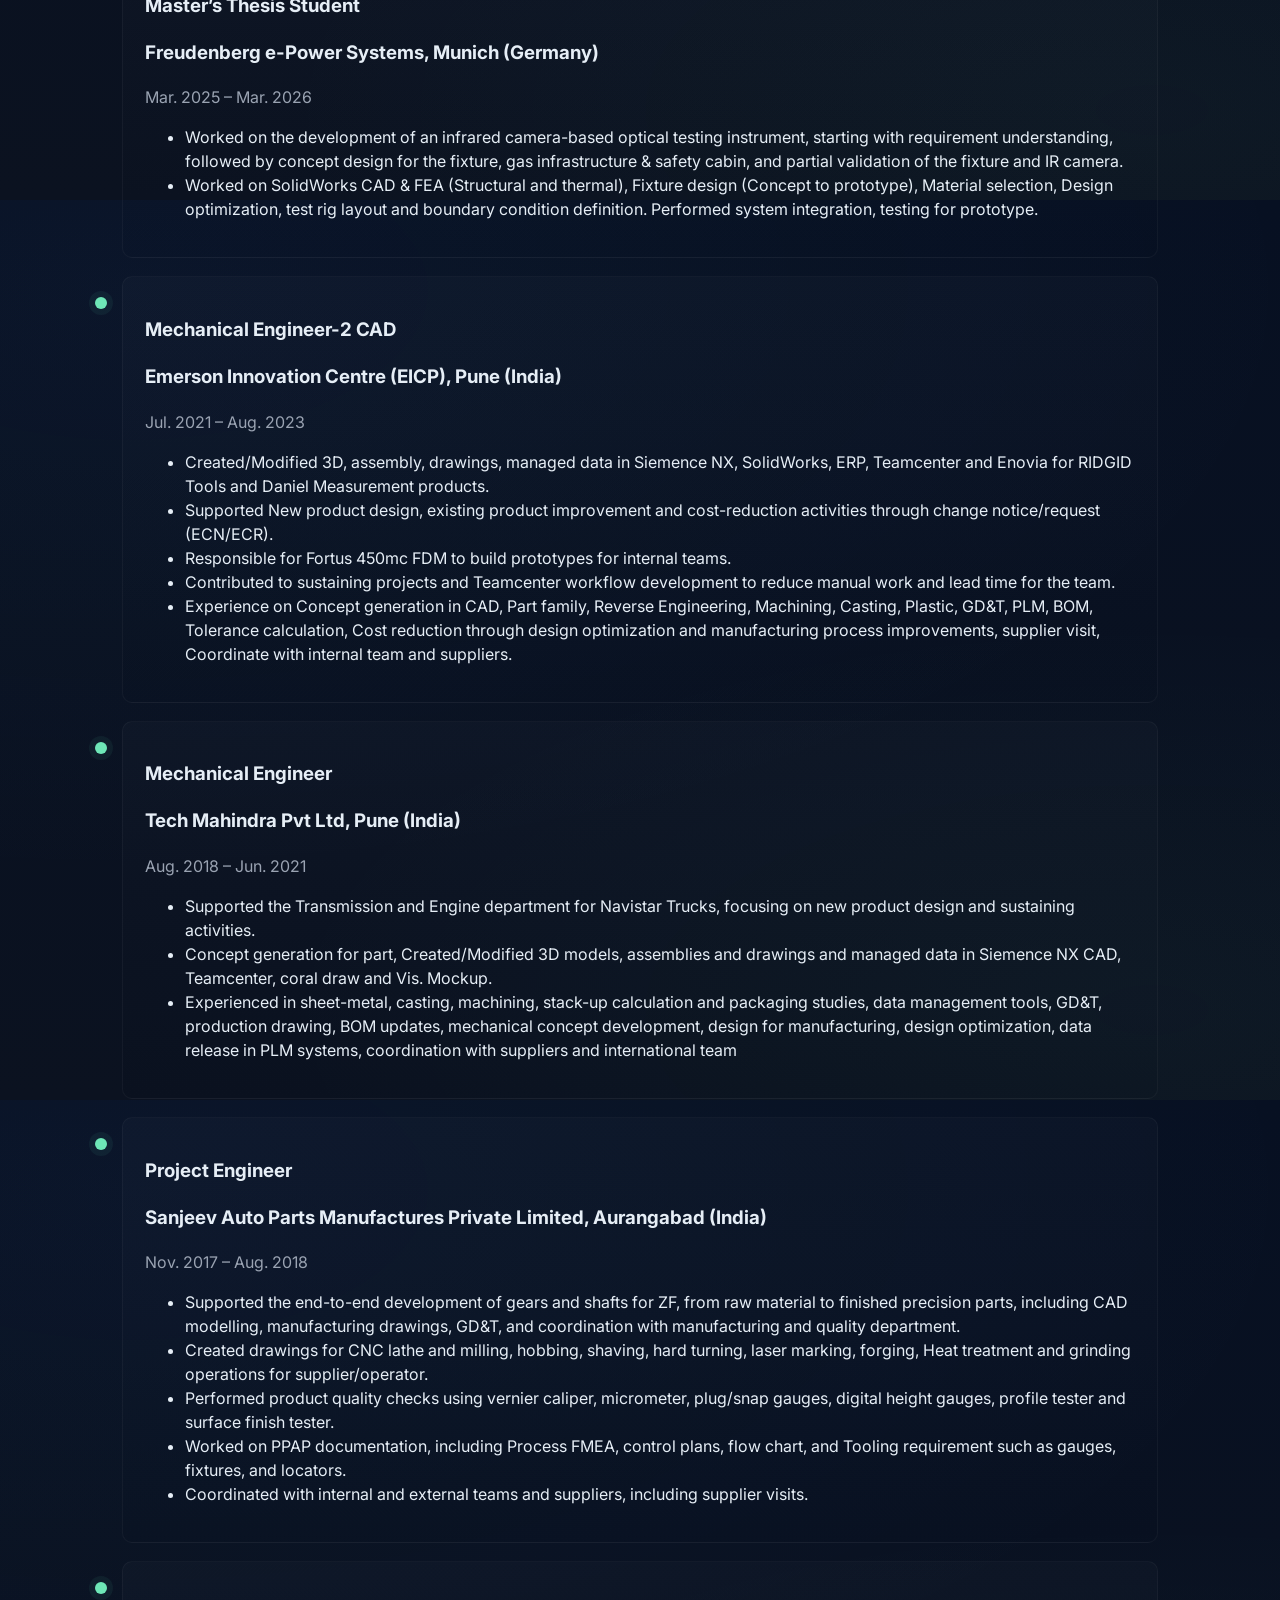
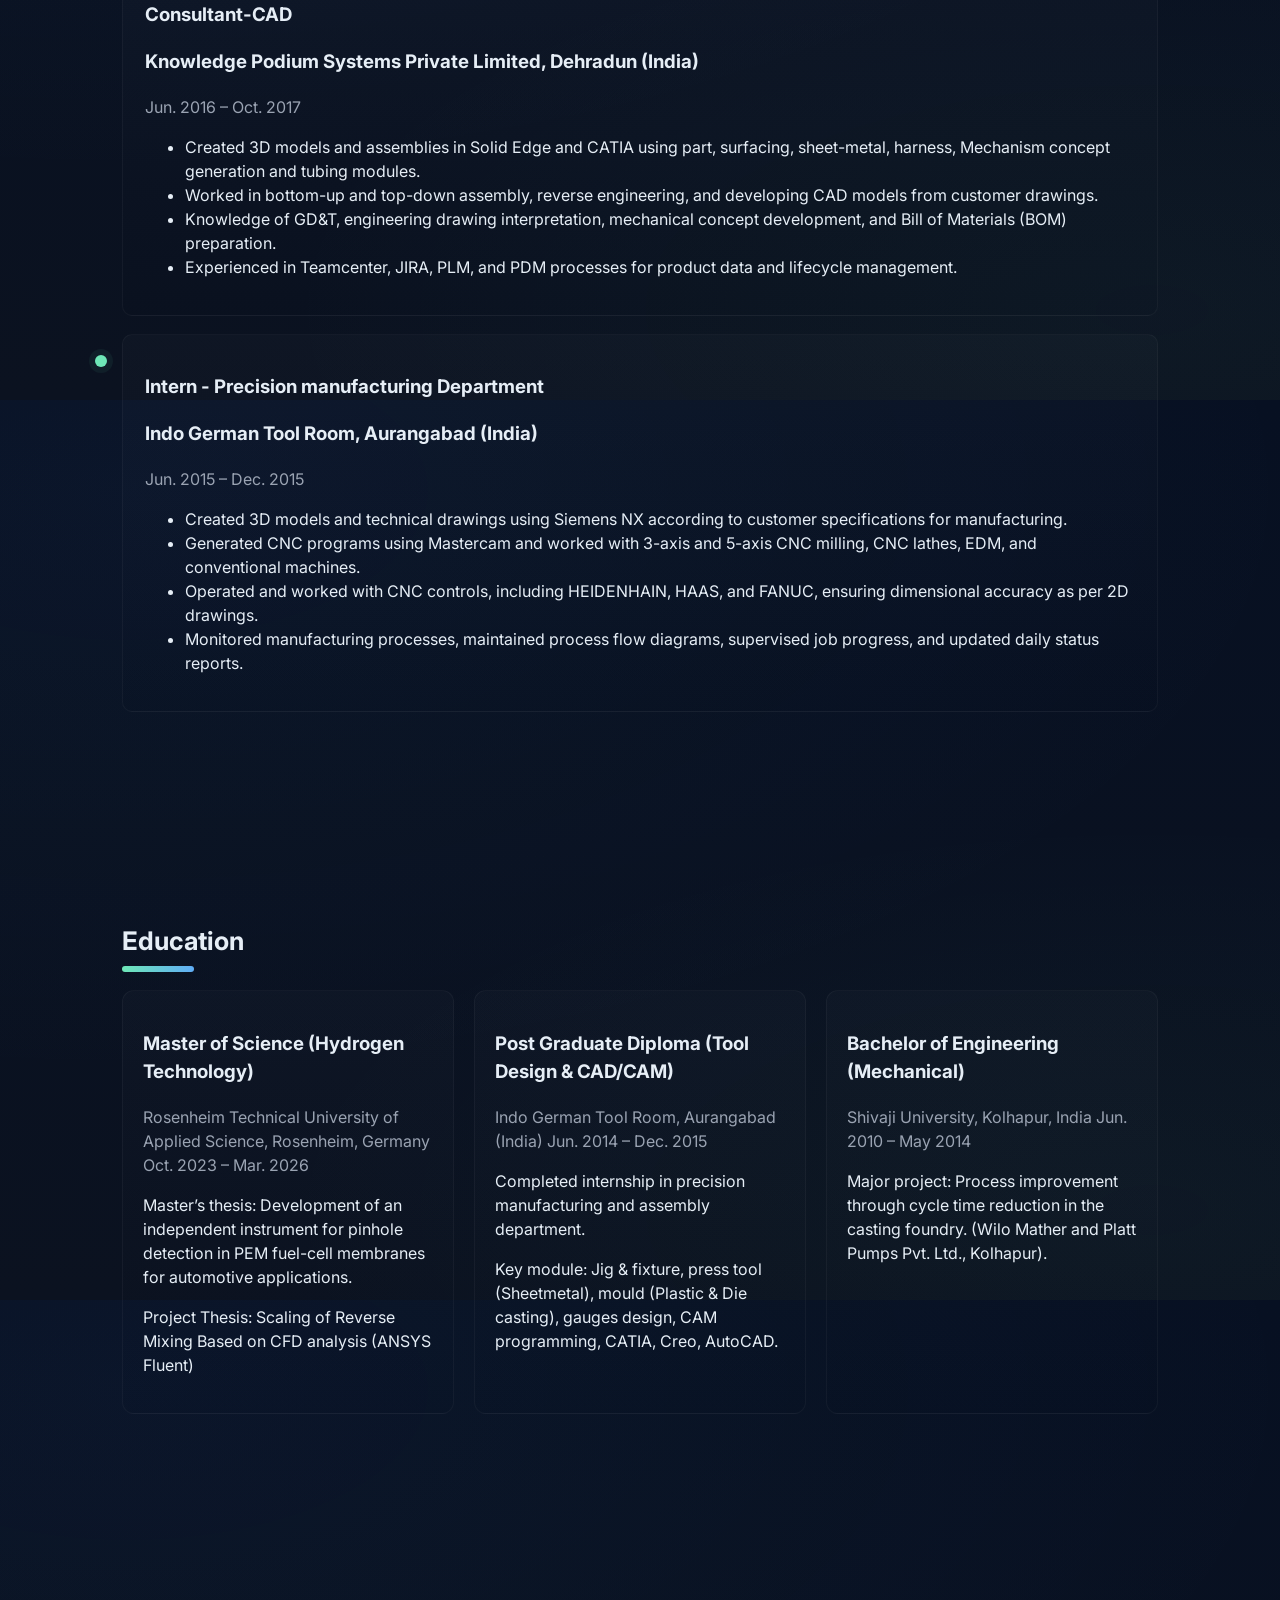
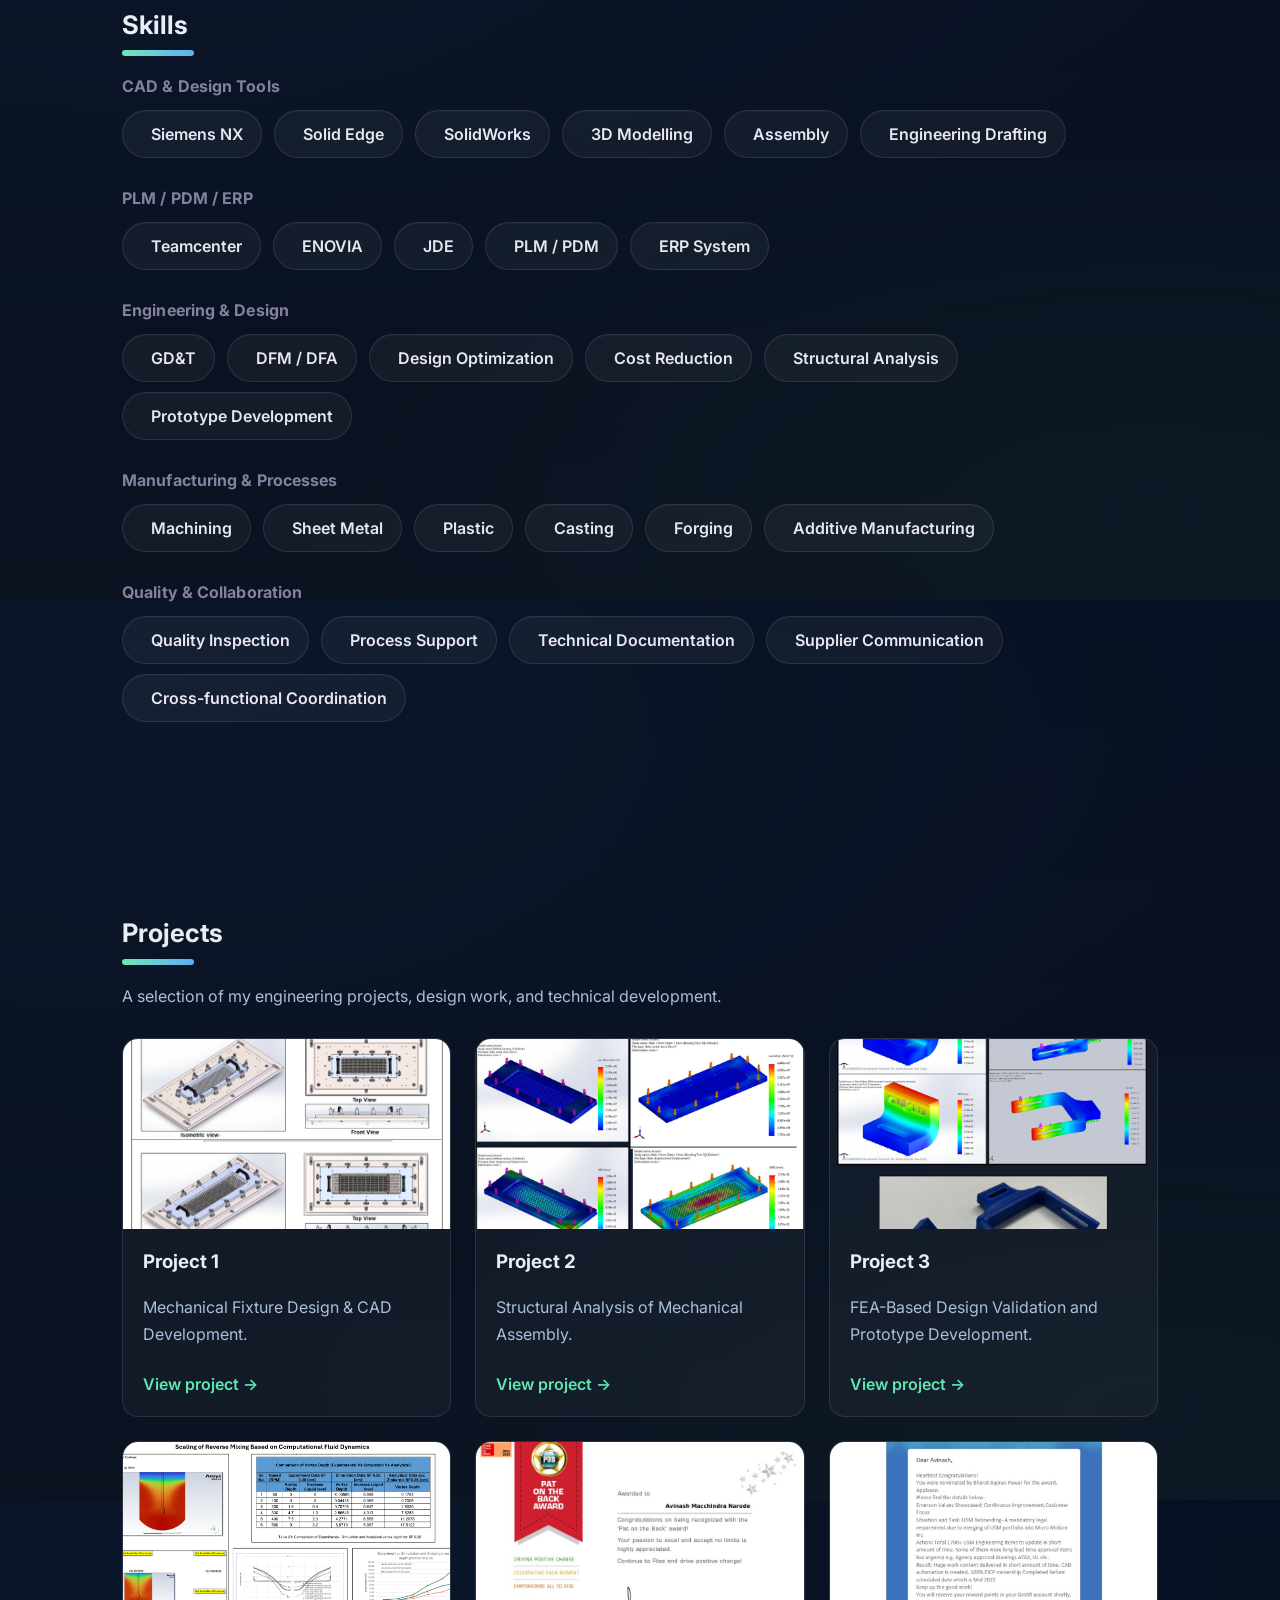
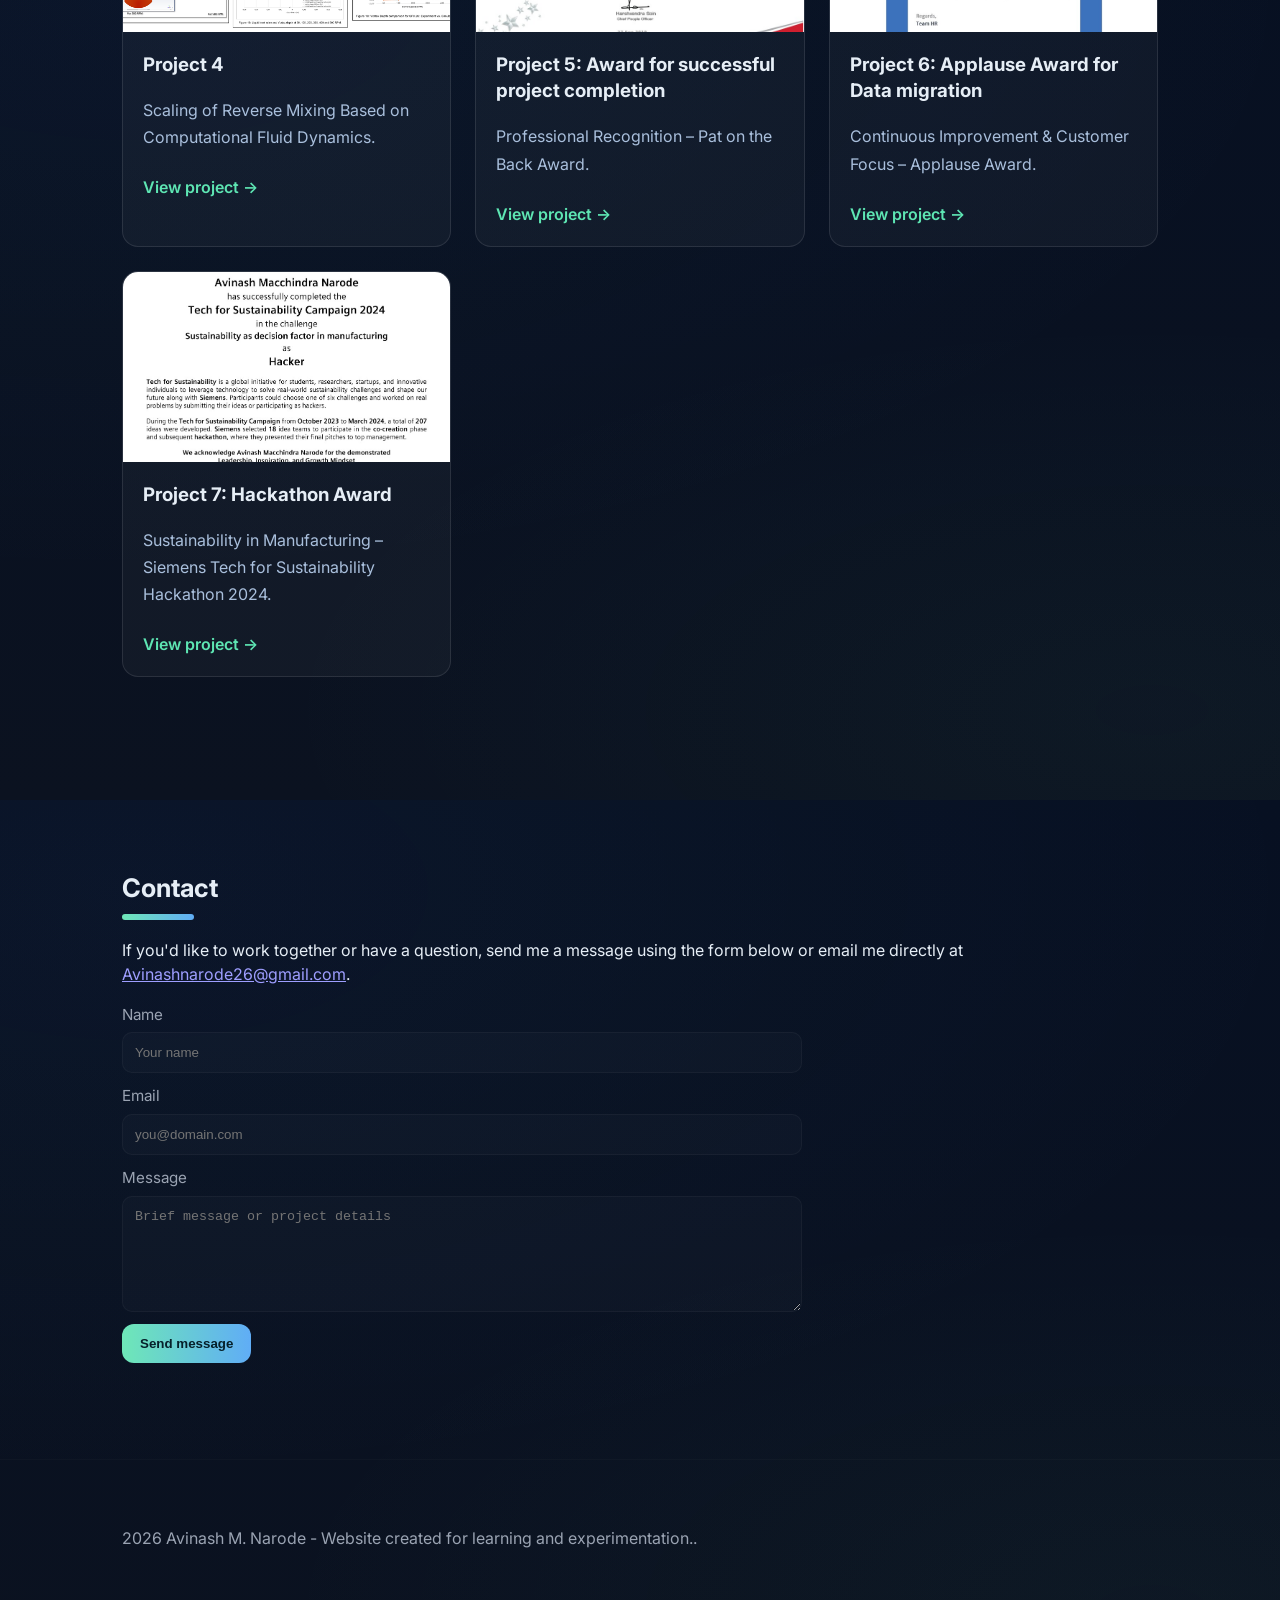
==== commit 9f4ccad7: "added "My"" ====
--- a/index.html
+++ b/index.html
@@ -198,7 +198,7 @@
           <a href="#education">Education</a>
           <a href="#skills">Skills</a>
           <a href="#projects">Projects</a>
-          <a href="perspective.html">Perspective</a>
+          <a href="perspective.html">My Perspective</a>
           <a href="#contact">Contact</a>
           <!-- Hidden during development
           <a href="#Prototype.html">AM</a>
